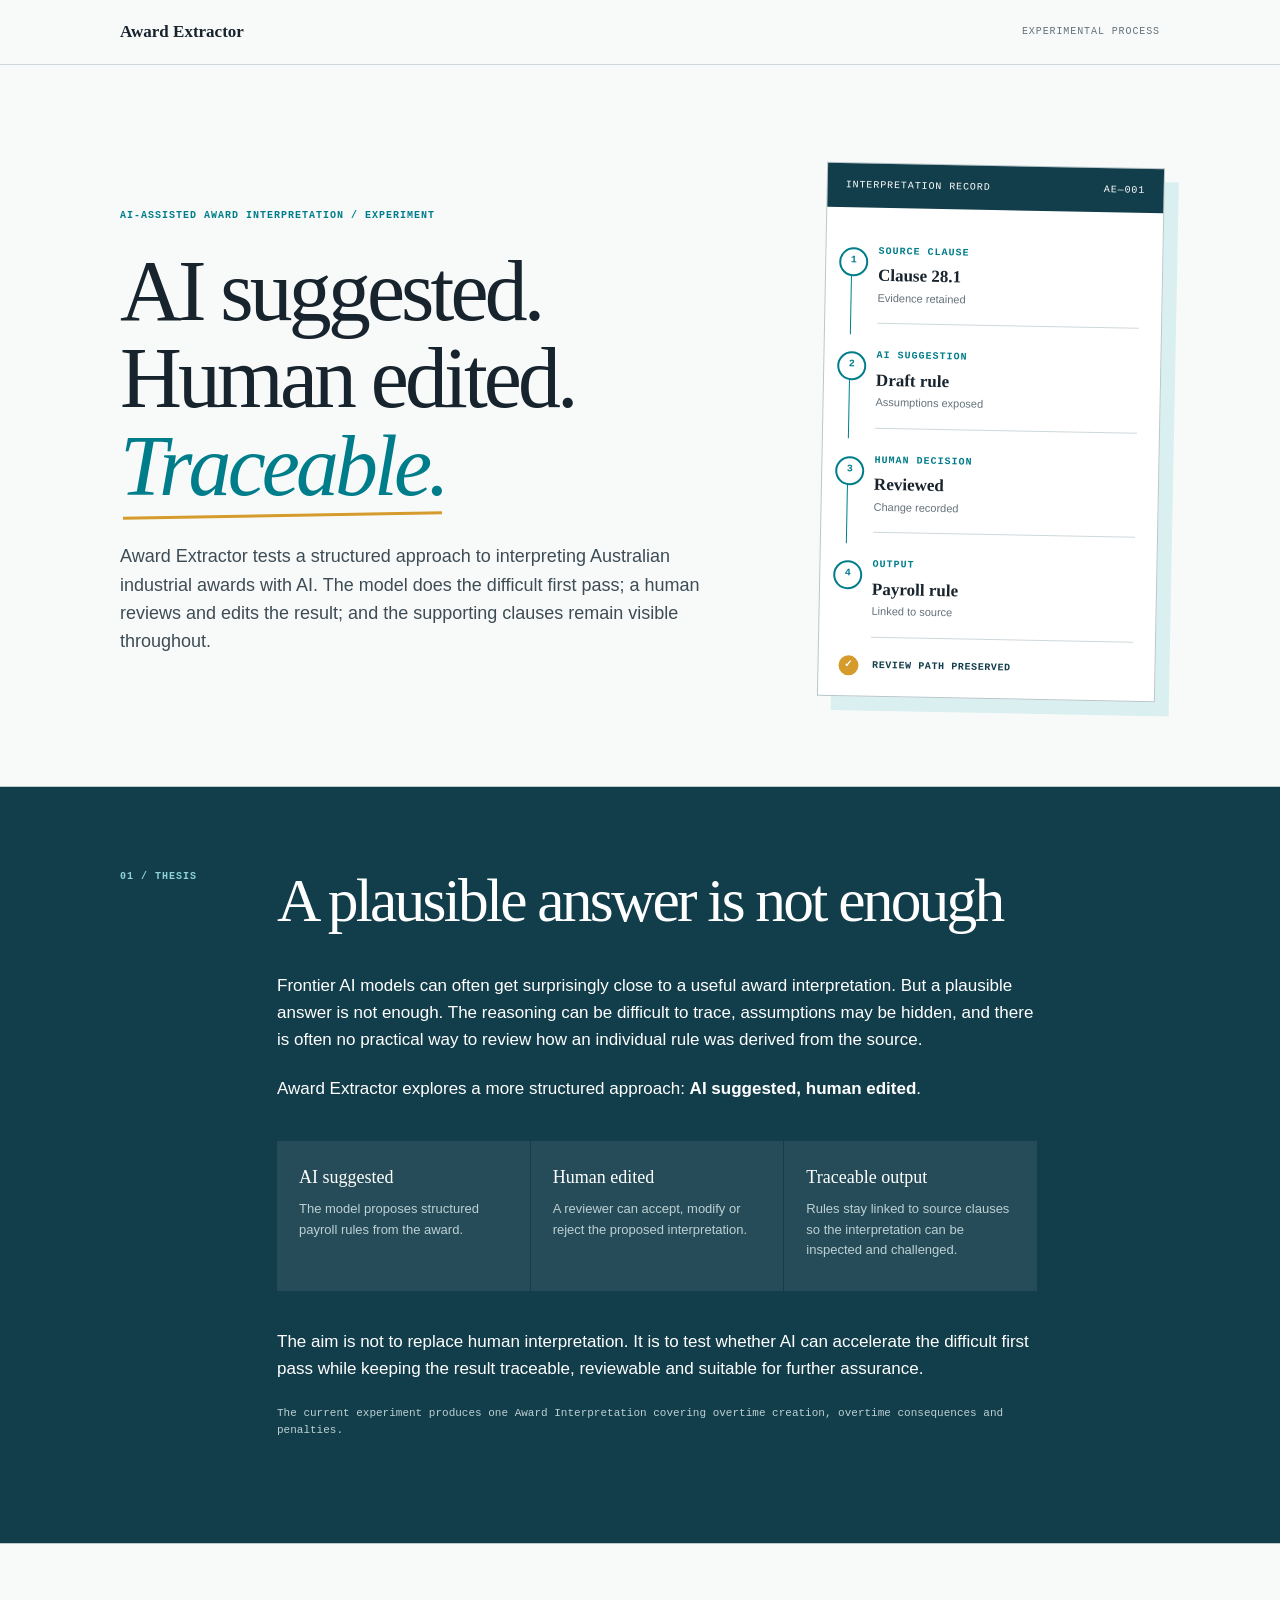
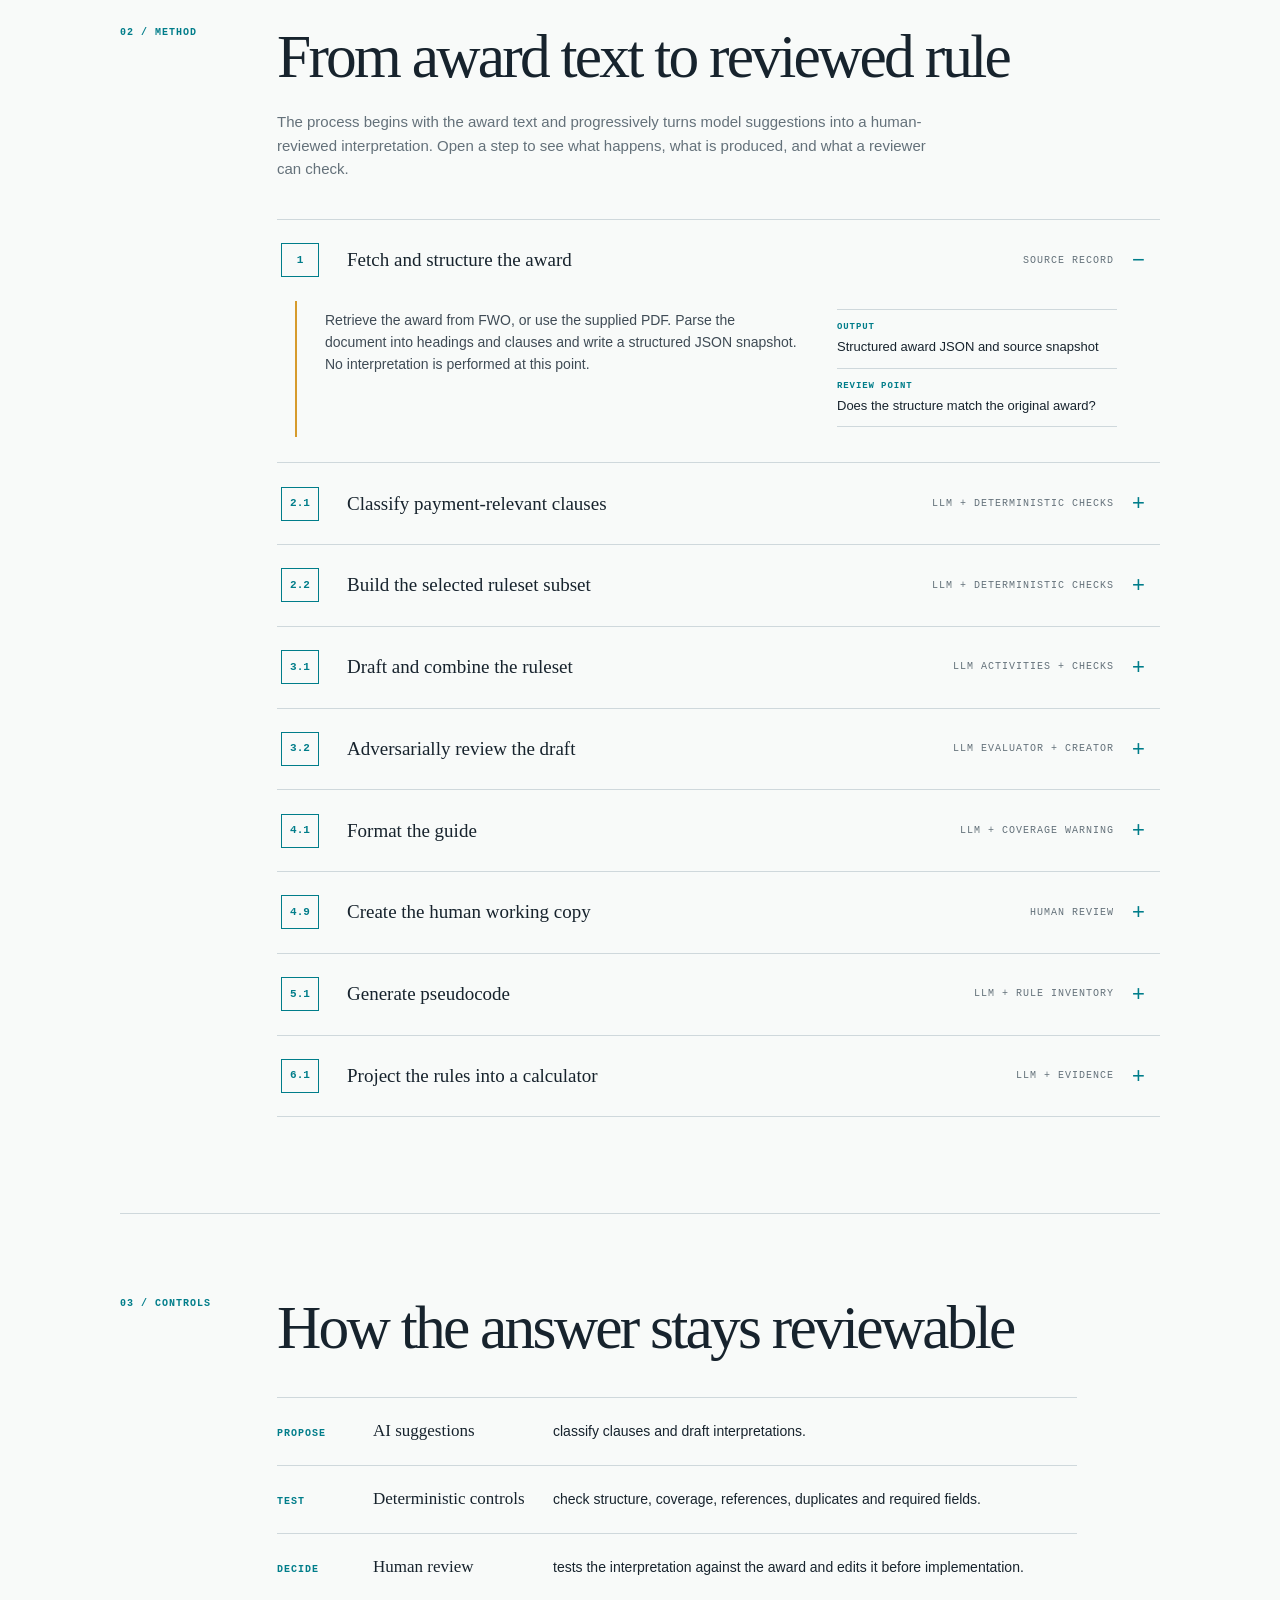
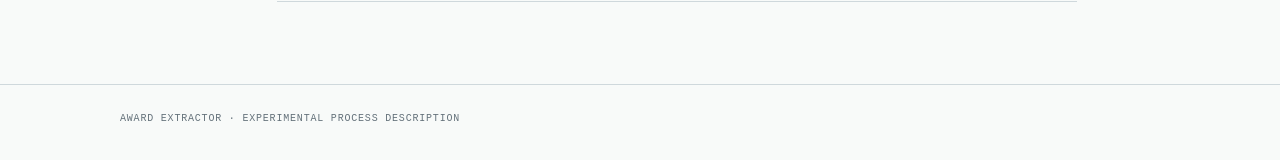
==== frontend/index.html @ 2abd6340 "tweak prompts" ====
<!doctype html>
<html lang="en">
<head>
  <meta charset="utf-8">
  <meta name="viewport" content="width=device-width, initial-scale=1">
  <meta name="description" content="An experimental, traceable approach to AI-assisted interpretation of Australian industrial awards.">
  <title>Award Extractor | AI suggested, human edited</title>
  <link rel="stylesheet" href="styles.css">
</head>
<body>
  <header class="site-header"><div class="page-width header-inner"><a class="wordmark" href="#top">Award Extractor</a><span class="header-note">Experimental process</span></div></header>
  <main id="top" class="page-width">
    <section class="intro" aria-labelledby="page-title">
      <div class="intro-copy">
        <p class="kicker">AI-assisted award interpretation / experiment</p>
        <h1 id="page-title"><span>AI suggested.</span><span>Human edited.</span><span class="trace-word">Traceable.</span></h1>
        <p class="lead">Award Extractor tests a structured approach to interpreting Australian industrial awards with AI. The model does the difficult first pass; a human reviews and edits the result; and the supporting clauses remain visible throughout.</p>
      </div>
      <aside class="trace-record" aria-label="Example of a rule traced from source to reviewed output">
        <div class="record-head"><span>Interpretation record</span><span>AE—001</span></div>
        <ol class="trace-flow">
          <li><span class="trace-label">Source clause</span><strong>Clause 28.1</strong><small>Evidence retained</small></li>
          <li><span class="trace-label">AI suggestion</span><strong>Draft rule</strong><small>Assumptions exposed</small></li>
          <li><span class="trace-label">Human decision</span><strong>Reviewed</strong><small>Change recorded</small></li>
          <li><span class="trace-label">Output</span><strong>Payroll rule</strong><small>Linked to source</small></li>
        </ol>
        <p class="record-status"><span aria-hidden="true">✓</span> Review path preserved</p>
      </aside>
    </section>
    <section class="summary" aria-labelledby="summary-title">
      <div class="section-heading"><span class="section-number">01 / Thesis</span><h2 id="summary-title">A plausible answer is not enough</h2></div>
      <div class="summary-content">
        <p>Frontier AI models can often get surprisingly close to a useful award interpretation. But a plausible answer is not enough. The reasoning can be difficult to trace, assumptions may be hidden, and there is often no practical way to review how an individual rule was derived from the source.</p>
        <p>Award Extractor explores a more structured approach: <strong>AI suggested, human edited</strong>.</p>
        <ul class="rulesets"><li><strong>AI suggested</strong><span>The model proposes structured payroll rules from the award.</span></li><li><strong>Human edited</strong><span>A reviewer can accept, modify or reject the proposed interpretation.</span></li><li><strong>Traceable output</strong><span>Rules stay linked to source clauses so the interpretation can be inspected and challenged.</span></li></ul>
        <p>The aim is not to replace human interpretation. It is to test whether AI can accelerate the difficult first pass while keeping the result traceable, reviewable and suitable for further assurance.</p>
        <p class="summary-close">The current experiment produces one Award Interpretation covering overtime creation, overtime consequences and penalties.</p>
      </div>
    </section>
    <section class="process" aria-labelledby="process-title">
      <div class="section-heading"><span class="section-number">02 / Method</span><h2 id="process-title">From award text to reviewed rule</h2></div>
      <p class="section-intro">The process begins with the award text and progressively turns model suggestions into a human-reviewed interpretation. Open a step to see what happens, what is produced, and what a reviewer can check.</p>
      <div class="steps">
        <details class="step" open><summary><span class="step-number">1</span><span class="step-name">Fetch and structure the award</span><span class="step-type">Source record</span></summary><div class="step-body"><p>Retrieve the award from FWO, or use the supplied PDF. Parse the document into headings and clauses and write a structured JSON snapshot. No interpretation is performed at this point.</p><dl><div><dt>Output</dt><dd>Structured award JSON and source snapshot</dd></div><div><dt>Review point</dt><dd>Does the structure match the original award?</dd></div></dl></div></details>
        <details class="step"><summary><span class="step-number">2.1</span><span class="step-name">Classify payment-relevant clauses</span><span class="step-type">LLM + deterministic checks</span></summary><div class="step-body"><p>Classify each top-level clause as payment-relevant, definition-relevant or not relevant. For relevant direct subclauses, identify the payment type, such as overtime, penalties, allowances, breaks or leave.</p><dl><div><dt>Output</dt><dd>Payment classification JSON</dd></div><div><dt>Review point</dt><dd>Are all clauses accounted for, including exclusions?</dd></div></dl></div></details>
        <details class="step"><summary><span class="step-number">2.2</span><span class="step-name">Build the selected ruleset subset</span><span class="step-type">LLM + deterministic checks</span></summary><div class="step-body"><p>Select clauses for the overtime and penalties rulesets. Within overtime, distinguish clauses that determine when time becomes overtime from clauses that apply after overtime has occurred. Identify the relevant employee cohort and work arrangement where the award supports it.</p><dl><div><dt>Output</dt><dd>Ruleset clause-classification JSON</dd></div><div><dt>Review point</dt><dd>Why is each clause in this ruleset, and for whom?</dd></div></dl></div></details>
        <details class="step"><summary><span class="step-number">3.1</span><span class="step-name">Draft and combine the ruleset</span><span class="step-type">LLM activities + checks</span></summary><div class="step-body"><p>Two independent LLM interpretations turn the shortlisted clauses into payroll rules. A comparison call proposes how differences should be reconciled. The drafts and comparison are combined into a draft ruleset.</p><dl><div><dt>Output</dt><dd>Expert drafts, comparison and combined ruleset files</dd></div><div><dt>Review point</dt><dd>Are disagreements, clause coverage and cohort differences visible?</dd></div></dl></div></details>
        <details class="step"><summary><span class="step-number">3.2</span><span class="step-name">Adversarially review the draft</span><span class="step-type">LLM evaluator + creator</span></summary><div class="step-body"><p>An evaluator reviews the combined ruleset against the clause evidence. A creator records whether each recommendation is kept, modified or removed, records additions, and rebuilds the revised ruleset.</p><dl><div><dt>Output</dt><dd>Evaluator findings, creator decisions and revised ruleset</dd></div><div><dt>Review point</dt><dd>Are silent removals and unsupported additions prevented?</dd></div></dl></div></details>
        <details class="step"><summary><span class="step-number">4.1</span><span class="step-name">Format the guide</span><span class="step-type">LLM + coverage warning</span></summary><div class="step-body"><p>Reorganise the reviewed ruleset into a guide that a payroll officer can read. Compare the source and formatted versions so that missing rules are flagged rather than silently lost.</p><dl><div><dt>Output</dt><dd>Formatted Markdown guide and coverage warnings</dd></div><div><dt>Review point</dt><dd>Are the key rules, thresholds, scope and citations still visible?</dd></div></dl></div></details>
        <details class="step"><summary><span class="step-number">4.9</span><span class="step-name">Create the human working copy</span><span class="step-type">Human review</span></summary><div class="step-body"><p>A reviewer can correct the guide in a Markdown working file. That reviewed file becomes the preferred source for the next stage, with the change kept visible.</p><dl><div><dt>Output</dt><dd>Human-reviewed ruleset Markdown</dd></div><div><dt>Review point</dt><dd>What did the reviewer change before implementation?</dd></div></dl></div></details>
        <details class="step"><summary><span class="step-number">5.1</span><span class="step-name">Generate pseudocode</span><span class="step-type">LLM + rule inventory</span></summary><div class="step-body"><p>Translate the latest reviewed source into pseudocode. Check that the source rules, required inputs, exclusions and clause references are represented in the implementation draft.</p><dl><div><dt>Output</dt><dd>Pseudocode and validation files</dd></div><div><dt>Review point</dt><dd>Which reviewed rule, if any, is missing from the logic?</dd></div></dl></div></details>
        <details class="step"><summary><span class="step-number">6.1</span><span class="step-name">Project the rules into a calculator</span><span class="step-type">LLM + evidence</span></summary><div class="step-body"><p>Load the three rulesets in the Award Interpretation and use them to answer a fixed calculator questionnaire and draft Python. This is a projection of the interpretation, not a replacement for it.</p><dl><div><dt>Output</dt><dd>Calculator questionnaire JSON and Python draft</dd></div><div><dt>Review point</dt><dd>What evidence supports each calculator answer?</dd></div></dl></div></details>
      </div>
    </section>
    <section class="controls" aria-labelledby="controls-title"><div class="section-heading"><span class="section-number">03 / Controls</span><h2 id="controls-title">How the answer stays reviewable</h2></div><div class="control-list"><p><span>Propose</span><strong>AI suggestions</strong> classify clauses and draft interpretations.</p><p><span>Test</span><strong>Deterministic controls</strong> check structure, coverage, references, duplicates and required fields.</p><p><span>Decide</span><strong>Human review</strong> tests the interpretation against the award and edits it before implementation.</p></div></section>
  </main>
  <footer class="site-footer"><div class="page-width">Award Extractor · experimental process description</div></footer>
</body>
</html>
---- frontend/styles.css ----
:root {
  --ink: #17232d;
  --muted: #64717a;
  --line: #cfd8dc;
  --paper: #f8faf9;
  --white: #ffffff;
  --wash: #eef3f3;
  --deep: #123d4a;
  --signal: #007d8a;
  --signal-soft: #d9eff0;
  --review: #d69b2d;
  --max-width: 1120px;
}

* { box-sizing: border-box; }
html { scroll-behavior: smooth; }
body { background: var(--paper); color: var(--ink); font-family: "Avenir Next", Avenir, "Segoe UI", sans-serif; line-height: 1.58; margin: 0; }
a { color: inherit; }
:focus-visible { outline: 3px solid var(--review); outline-offset: 4px; }
.page-width { margin: 0 auto; max-width: var(--max-width); padding-left: 40px; padding-right: 40px; }

.site-header { background: rgba(248,250,249,.94); border-bottom: 1px solid var(--line); position: sticky; top: 0; z-index: 10; }
.header-inner { align-items: center; display: flex; justify-content: space-between; min-height: 64px; }
.wordmark { font-family: Georgia, "Times New Roman", serif; font-size: 17px; font-weight: 700; text-decoration: none; }
.header-note { color: var(--muted); font-family: ui-monospace, SFMono-Regular, Menlo, monospace; font-size: 10px; letter-spacing: .09em; text-transform: uppercase; }

.intro { display: grid; gap: clamp(48px, 8vw, 104px); grid-template-columns: minmax(0, 1.28fr) minmax(300px, .72fr); padding: 100px 0 88px; }
.intro-copy { align-self: center; }
.kicker, .section-number, .step-type, dt, .trace-label, .control-list span { color: var(--signal); font-family: ui-monospace, SFMono-Regular, Menlo, monospace; font-size: 10px; font-weight: 700; letter-spacing: .1em; text-transform: uppercase; }
.kicker { margin: 0 0 24px; }
h1, h2 { font-family: Georgia, "Times New Roman", serif; font-weight: 400; letter-spacing: -.045em; line-height: 1.02; }
h1 { font-size: clamp(3.2rem, 6.7vw, 6.25rem); margin: 0 0 32px; }
h1 span { display: block; }
.trace-word { color: var(--signal); font-style: italic; position: relative; width: max-content; }
.trace-word::after { background: var(--review); bottom: -.08em; content: ""; height: 3px; left: .03em; position: absolute; transform: rotate(-1deg); width: 98%; }
.lead { color: #3d4c55; font-size: 18px; margin: 0; max-width: 650px; }

.trace-record { align-self: center; background: var(--white); border: 1px solid #b9c6ca; box-shadow: 14px 14px 0 var(--signal-soft); transform: rotate(1.1deg); }
.record-head { align-items: center; background: var(--deep); color: var(--white); display: flex; font-family: ui-monospace, SFMono-Regular, Menlo, monospace; font-size: 10px; justify-content: space-between; letter-spacing: .09em; padding: 14px 18px; text-transform: uppercase; }
.trace-flow { counter-reset: trace; list-style: none; margin: 0; padding: 12px 22px 2px 52px; }
.trace-flow li { border-bottom: 1px solid var(--line); min-height: 86px; padding: 16px 0; position: relative; }
.trace-flow li::before { background: var(--white); border: 2px solid var(--signal); border-radius: 50%; color: var(--signal); content: counter(trace); counter-increment: trace; font-family: ui-monospace, SFMono-Regular, Menlo, monospace; font-size: 10px; font-weight: 700; height: 25px; left: -39px; line-height: 21px; position: absolute; text-align: center; top: 28px; width: 25px; z-index: 2; }
.trace-flow li:not(:last-child)::after { background: var(--signal); content: ""; height: 63px; left: -27px; position: absolute; top: 52px; width: 1px; }
.trace-flow strong, .trace-flow small { display: block; }
.trace-flow strong { font-family: Georgia, "Times New Roman", serif; font-size: 17px; margin-top: 2px; }
.trace-flow small { color: var(--muted); font-size: 11px; }
.record-status { color: var(--deep); font-family: ui-monospace, SFMono-Regular, Menlo, monospace; font-size: 10px; font-weight: 700; letter-spacing: .06em; margin: 0; padding: 16px 20px 20px; text-transform: uppercase; }
.record-status span { background: var(--review); border-radius: 50%; color: var(--white); display: inline-block; height: 20px; line-height: 20px; margin-right: 7px; text-align: center; width: 20px; }

.summary, .process, .controls { padding: 82px 0; }
.summary { background: var(--deep); box-shadow: 0 0 0 100vmax var(--deep); clip-path: inset(0 -100vmax); color: var(--white); }
.section-heading { align-items: flex-start; display: grid; gap: 32px; grid-template-columns: 125px 1fr; }
h2 { font-size: clamp(2.2rem, 4.8vw, 4.25rem); margin: 0; max-width: 780px; }
.summary .section-number { color: #8fd3d7; }
.summary-content { font-size: 17px; margin-left: 157px; margin-top: 42px; max-width: 760px; }
.summary-content > p { margin: 0 0 22px; }
.rulesets { display: grid; gap: 1px; grid-template-columns: repeat(3, 1fr); list-style: none; margin: 38px 0; padding: 0; }
.rulesets li { background: rgba(255,255,255,.08); margin: 0; min-height: 150px; padding: 22px; }
.rulesets strong { display: block; font-family: Georgia, "Times New Roman", serif; font-size: 18px; font-weight: 400; margin-bottom: 8px; }
.rulesets span { color: #bdd0d4; display: block; font-size: 13px; }
.summary-close { color: #bdd0d4; font-family: ui-monospace, SFMono-Regular, Menlo, monospace; font-size: 11px; }

.process { padding-bottom: 96px; }
.section-intro { color: var(--muted); font-size: 15px; margin: 22px 0 38px 157px; max-width: 660px; }
.steps { border-top: 1px solid var(--line); margin-left: 157px; }
.step { border-bottom: 1px solid var(--line); }
.step summary { align-items: center; cursor: pointer; display: grid; gap: 18px; grid-template-columns: 48px 1fr auto 24px; list-style: none; padding: 23px 4px; }
.step summary::-webkit-details-marker { display: none; }
.step summary::after { color: var(--signal); content: "+"; font-size: 22px; font-weight: 300; grid-column: 4; }
.step[open] summary::after { content: "−"; }
.step-number { align-items: center; border: 1px solid var(--signal); color: var(--signal); display: flex; font-family: ui-monospace, SFMono-Regular, Menlo, monospace; font-size: 11px; font-weight: 700; height: 34px; justify-content: center; width: 38px; }
.step-name { font-family: Georgia, "Times New Roman", serif; font-size: 19px; }
.step-type { color: var(--muted); font-weight: 400; }
.step-body { border-left: 2px solid var(--review); display: grid; gap: 38px; grid-template-columns: 1fr 280px; margin: 0 43px 25px 18px; padding: 8px 0 10px 28px; }
.step-body p { color: #3f4b55; font-size: 14px; margin: 0; }
dl { margin: 0; }
dl > div { border-top: 1px solid var(--line); padding: 10px 0; }
dl > div:last-child { border-bottom: 1px solid var(--line); }
dt { font-size: 9px; margin-bottom: 3px; }
dd { font-size: 13px; margin: 0; }

.controls { border-top: 1px solid var(--line); }
.control-list { border-top: 1px solid var(--line); margin: 38px 0 0 157px; max-width: 800px; }
.control-list p { align-items: baseline; border-bottom: 1px solid var(--line); display: grid; font-size: 14px; gap: 20px; grid-template-columns: 76px 160px 1fr; margin: 0; padding: 20px 0; }
.control-list strong { font-family: Georgia, "Times New Roman", serif; font-size: 17px; font-weight: 400; }
.site-footer { border-top: 1px solid var(--line); color: var(--muted); font-family: ui-monospace, SFMono-Regular, Menlo, monospace; font-size: 10px; letter-spacing: .08em; padding: 26px 0 34px; text-transform: uppercase; }

@media (max-width: 820px) {
  .page-width { padding-left: 24px; padding-right: 24px; }
  .intro { grid-template-columns: 1fr; padding: 70px 0; }
  .trace-record { max-width: 430px; transform: rotate(.5deg); }
  .section-heading { gap: 18px; grid-template-columns: 1fr; }
  .summary-content, .section-intro, .steps, .control-list { margin-left: 0; }
}

@media (max-width: 620px) {
  .page-width { padding-left: 18px; padding-right: 18px; }
  .header-note { display: none; }
  .intro { gap: 48px; padding: 54px 0 62px; }
  h1 { font-size: clamp(2.8rem, 14vw, 4.1rem); }
  .lead { font-size: 16px; }
  .summary, .process, .controls { padding-bottom: 62px; padding-top: 62px; }
  .summary-content { font-size: 15px; }
  .rulesets { grid-template-columns: 1fr; }
  .rulesets li { min-height: 0; }
  .step summary { gap: 11px; grid-template-columns: 42px 1fr 18px; }
  .step-type { grid-column: 2; grid-row: 2; }
  .step summary::after { grid-column: 3; grid-row: 1; }
  .step-body { display: block; margin-left: 10px; margin-right: 10px; padding-left: 17px; }
  .step-body dl { margin-top: 20px; }
  .control-list p { gap: 6px; grid-template-columns: 1fr; }
}

@media (prefers-reduced-motion: reduce) { html { scroll-behavior: auto; } }
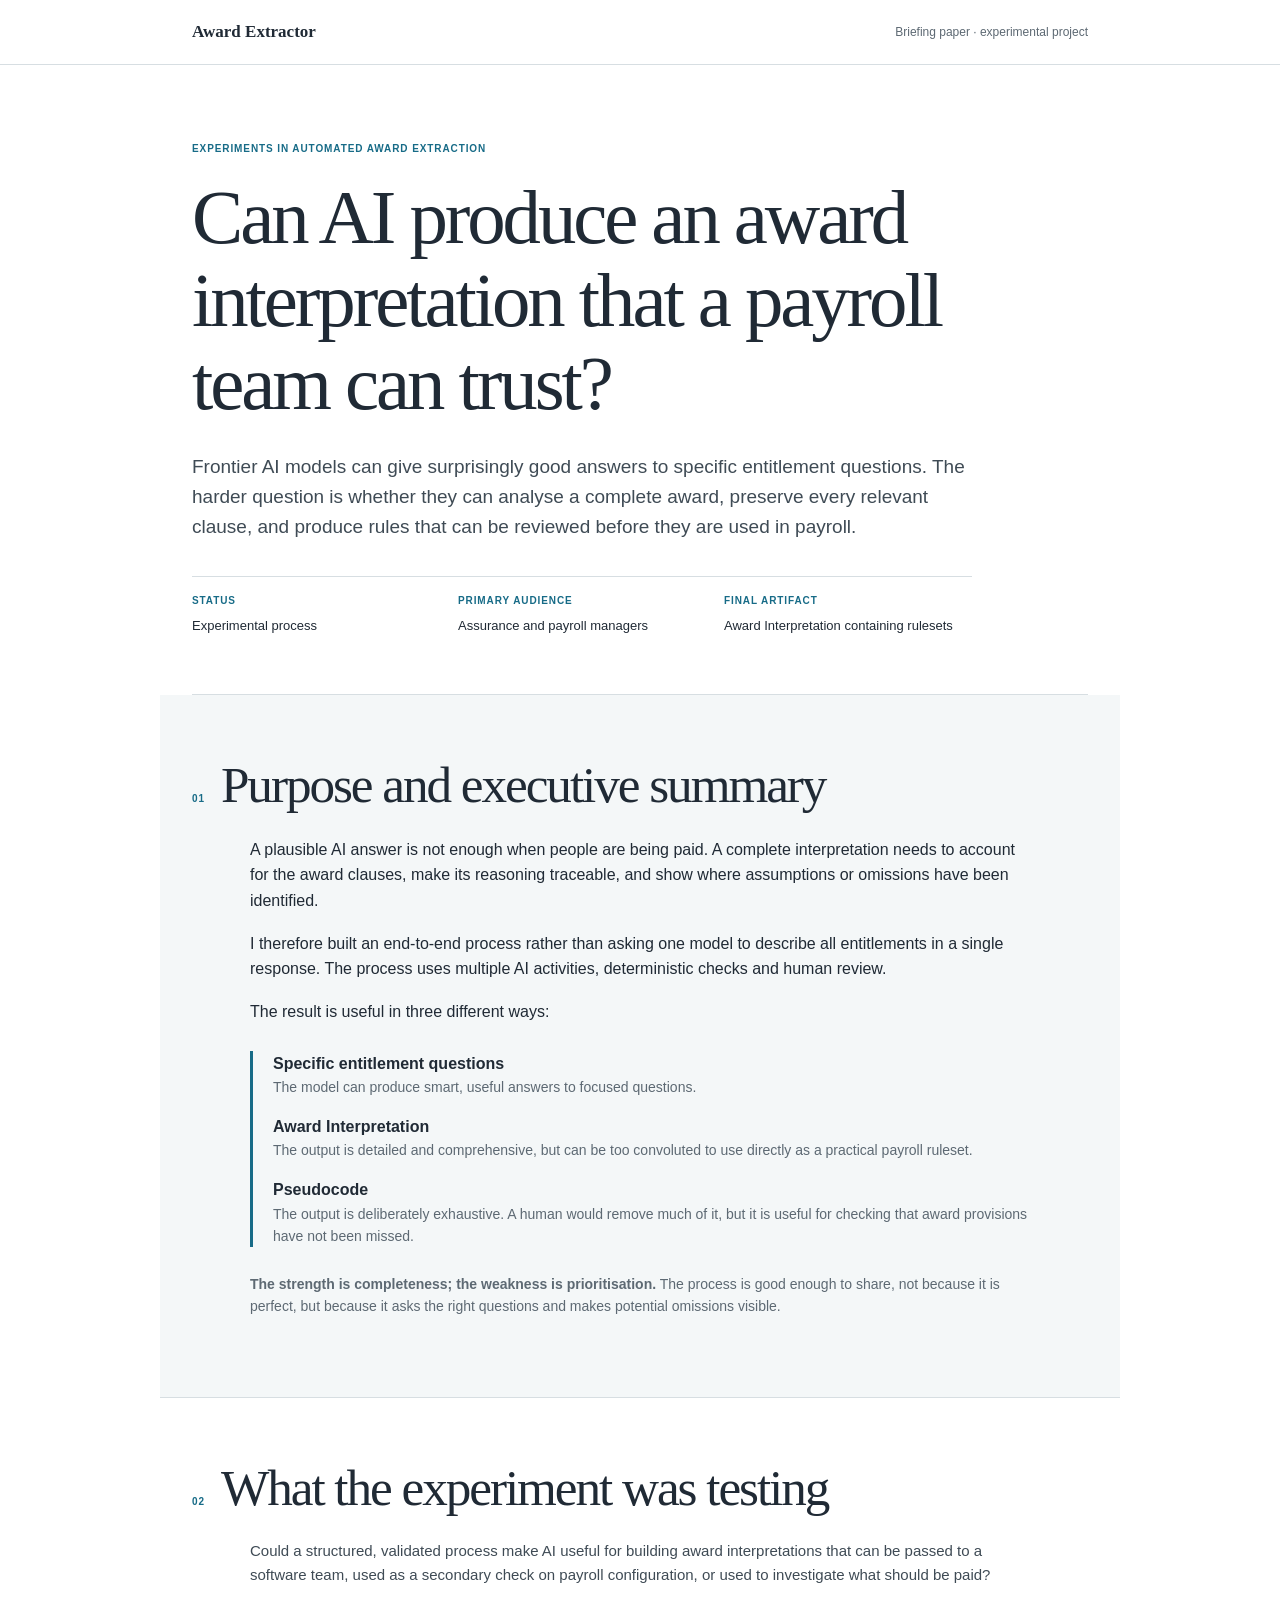
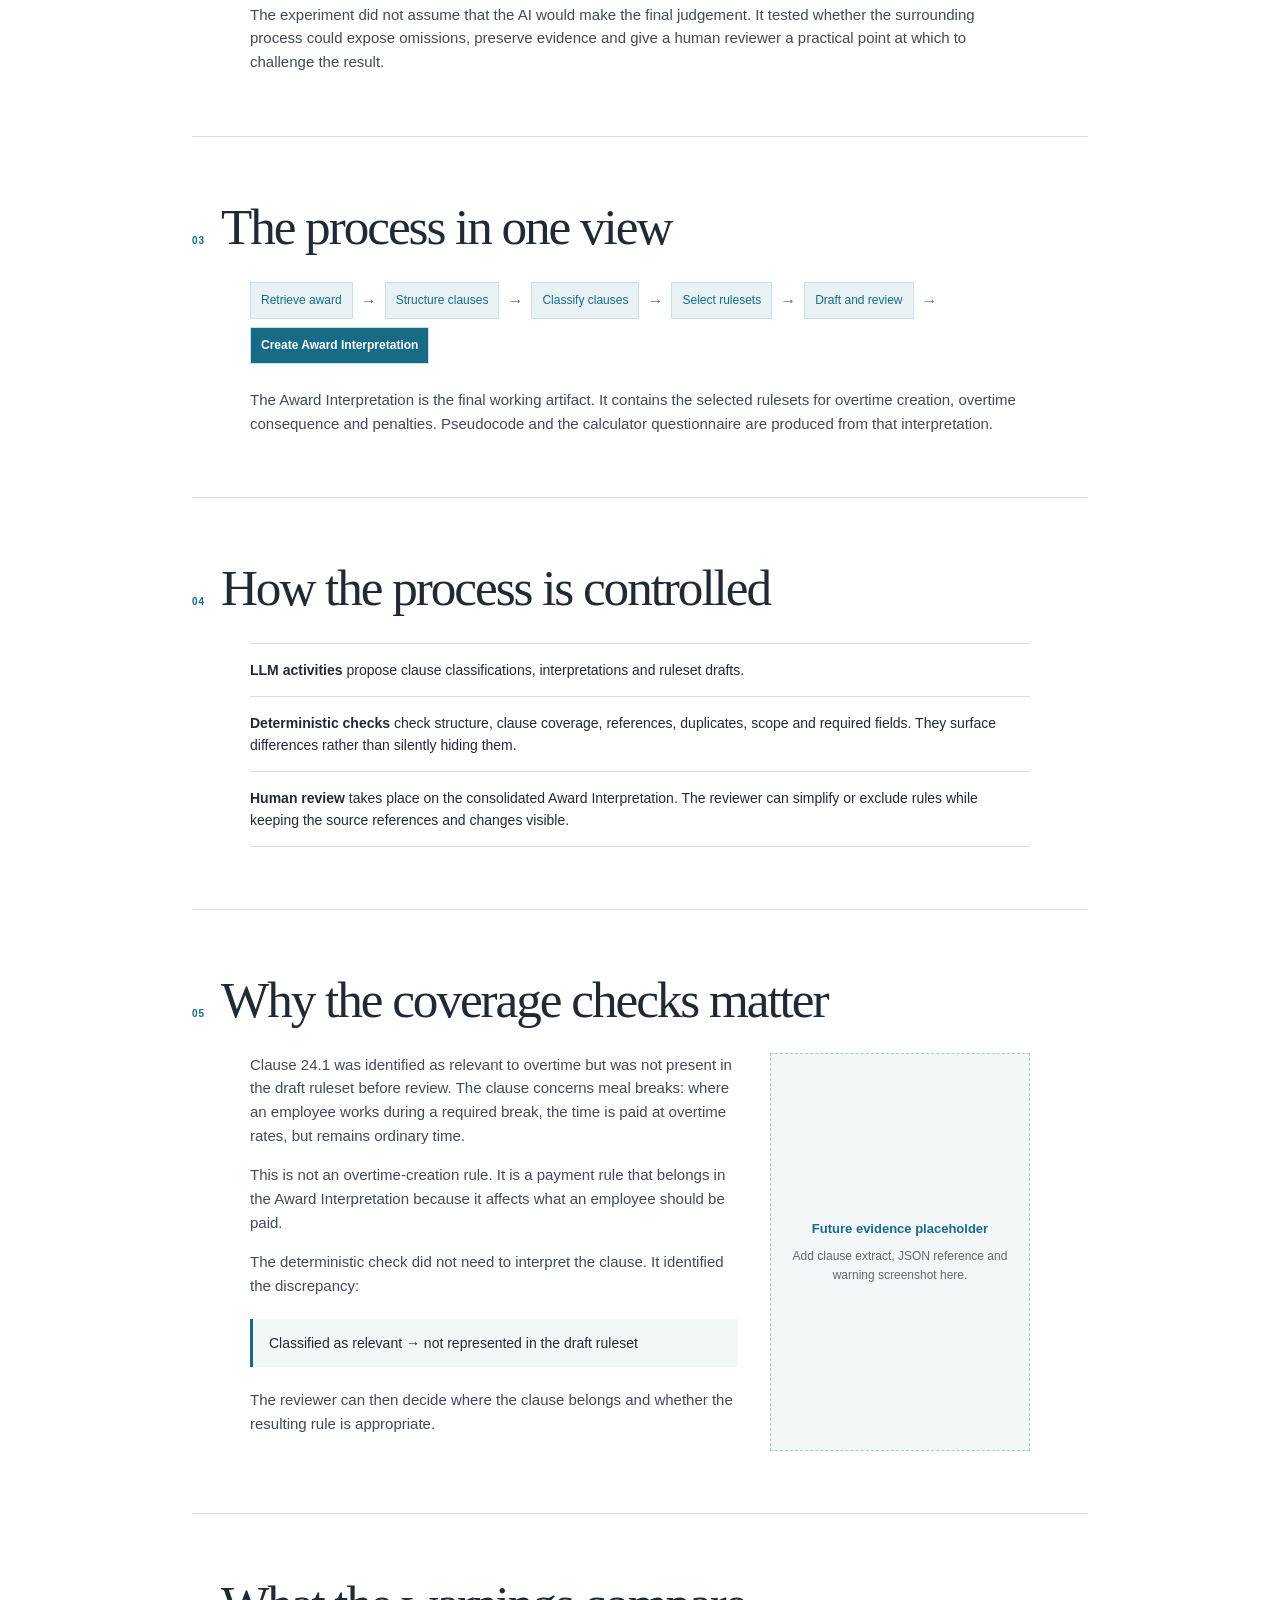
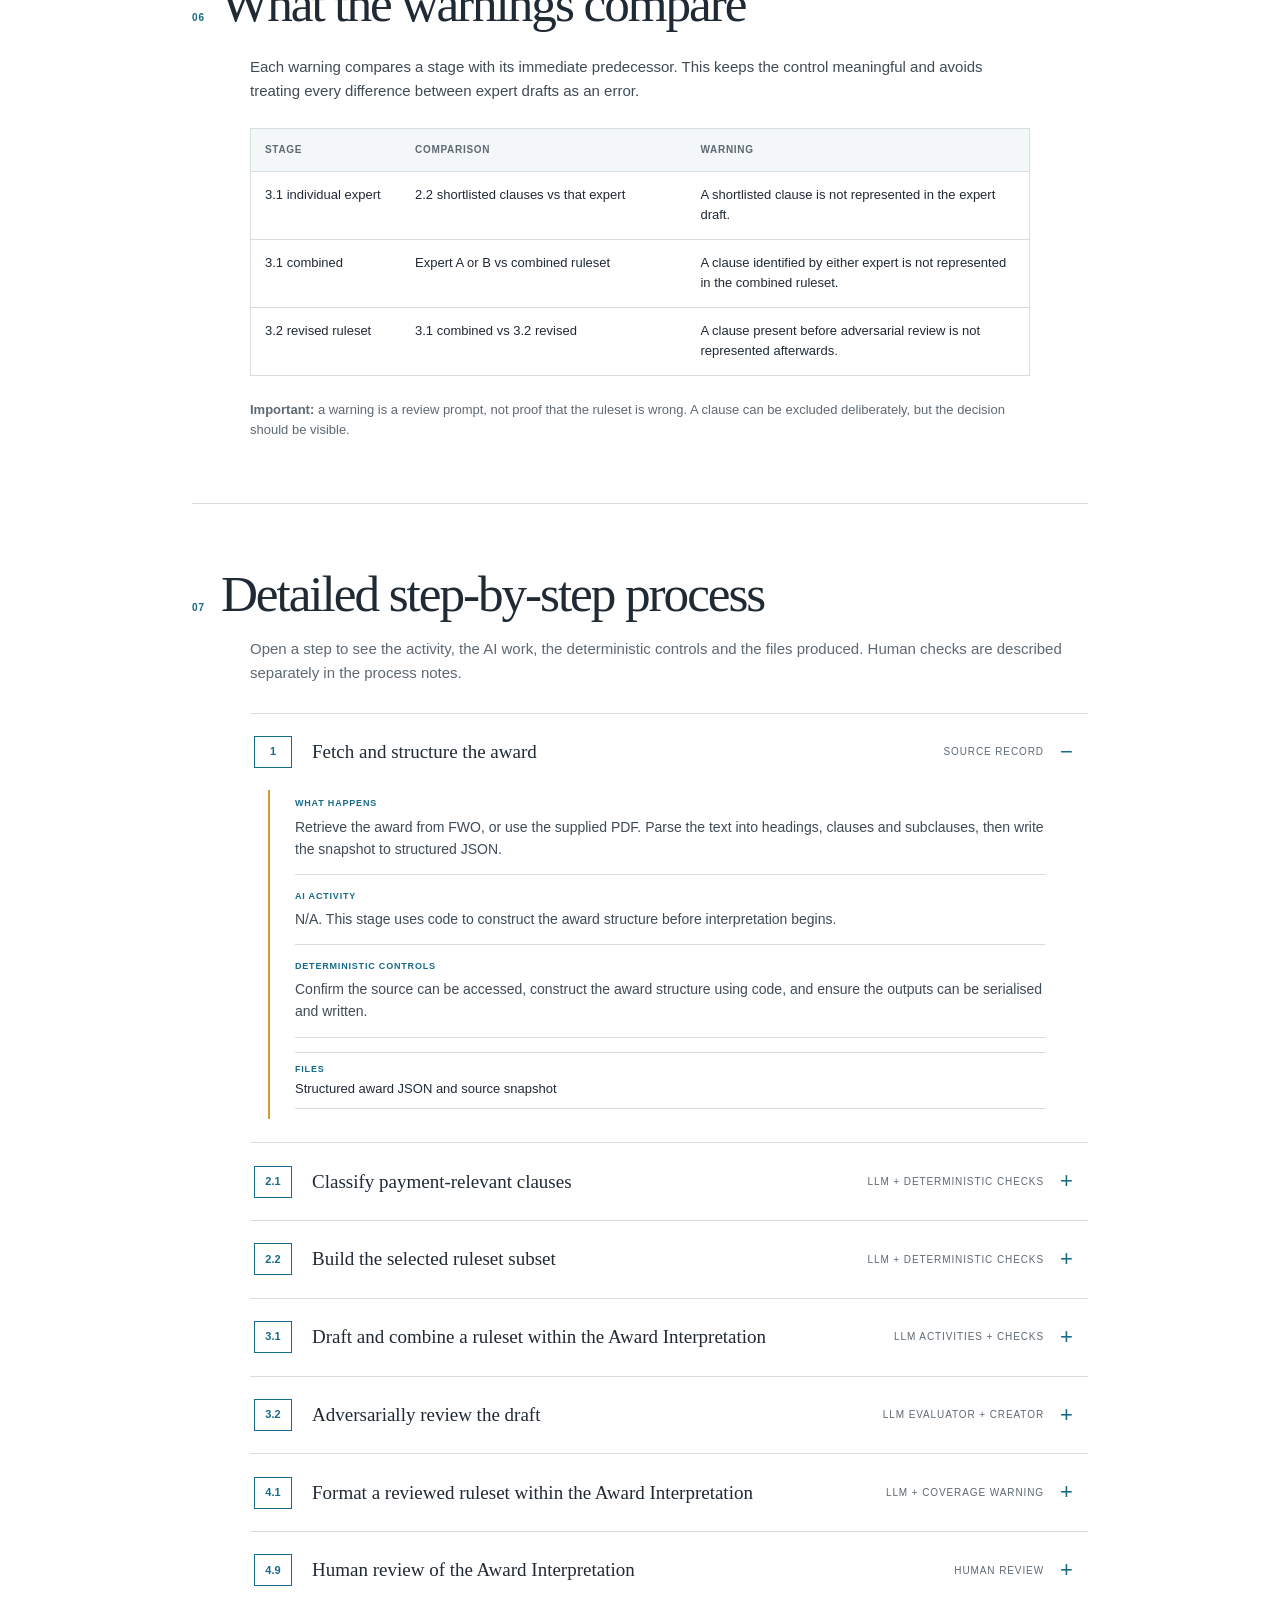
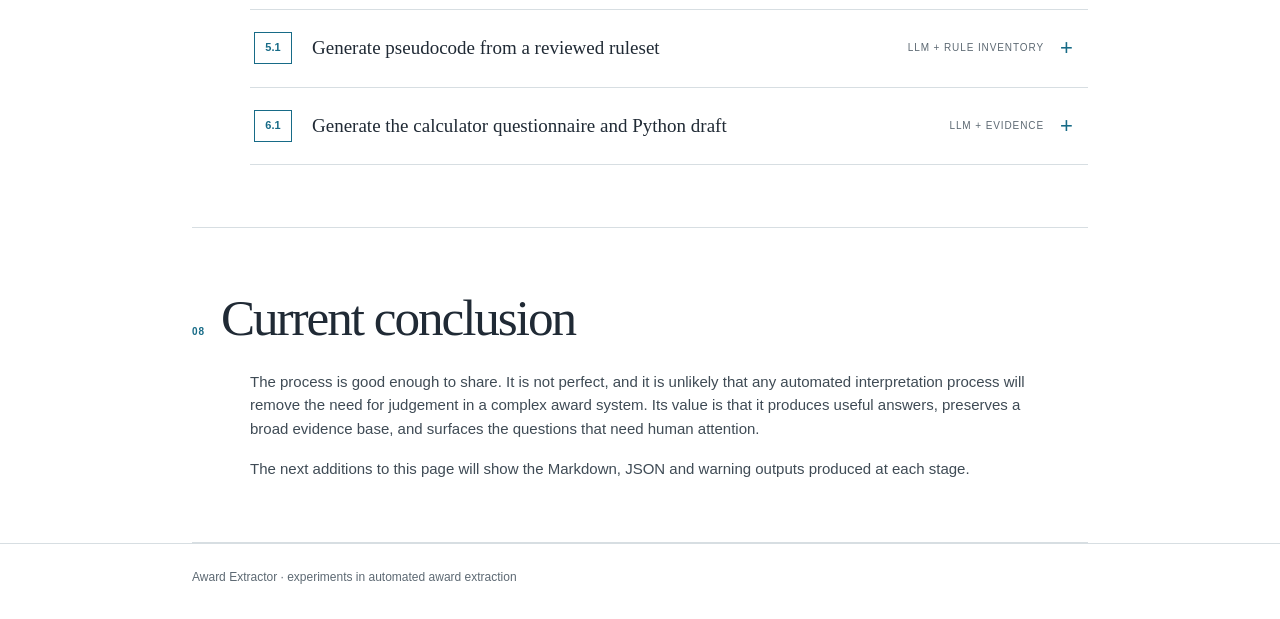
==== commit 829154ff: "update warnings" ====
--- a/frontend/index.html
+++ b/frontend/index.html
@@ -3,57 +3,78 @@
 <head>
   <meta charset="utf-8">
   <meta name="viewport" content="width=device-width, initial-scale=1">
-  <meta name="description" content="An experimental, traceable approach to AI-assisted interpretation of Australian industrial awards.">
-  <title>Award Extractor | AI suggested, human edited</title>
+  <meta name="description" content="A briefing paper on experiments in automated award extraction.">
+  <title>Experiments in automated award extraction | Award Extractor</title>
   <link rel="stylesheet" href="styles.css">
 </head>
 <body>
-  <header class="site-header"><div class="page-width header-inner"><a class="wordmark" href="#top">Award Extractor</a><span class="header-note">Experimental process</span></div></header>
+  <header class="site-header"><div class="page-width header-inner"><a class="wordmark" href="#top">Award Extractor</a><span class="header-note">Briefing paper · experimental project</span></div></header>
+
   <main id="top" class="page-width">
     <section class="intro" aria-labelledby="page-title">
-      <div class="intro-copy">
-        <p class="kicker">AI-assisted award interpretation / experiment</p>
-        <h1 id="page-title"><span>AI suggested.</span><span>Human edited.</span><span class="trace-word">Traceable.</span></h1>
-        <p class="lead">Award Extractor tests a structured approach to interpreting Australian industrial awards with AI. The model does the difficult first pass; a human reviews and edits the result; and the supporting clauses remain visible throughout.</p>
-      </div>
-      <aside class="trace-record" aria-label="Example of a rule traced from source to reviewed output">
-        <div class="record-head"><span>Interpretation record</span><span>AE—001</span></div>
-        <ol class="trace-flow">
-          <li><span class="trace-label">Source clause</span><strong>Clause 28.1</strong><small>Evidence retained</small></li>
-          <li><span class="trace-label">AI suggestion</span><strong>Draft rule</strong><small>Assumptions exposed</small></li>
-          <li><span class="trace-label">Human decision</span><strong>Reviewed</strong><small>Change recorded</small></li>
-          <li><span class="trace-label">Output</span><strong>Payroll rule</strong><small>Linked to source</small></li>
-        </ol>
-        <p class="record-status"><span aria-hidden="true">✓</span> Review path preserved</p>
-      </aside>
+      <p class="kicker">Experiments in automated award extraction</p>
+      <h1 id="page-title">Can AI produce an award interpretation that a payroll team can trust?</h1>
+      <p class="lead">Frontier AI models can give surprisingly good answers to specific entitlement questions. The harder question is whether they can analyse a complete award, preserve every relevant clause, and produce rules that can be reviewed before they are used in payroll.</p>
+      <div class="briefing-meta"><div><span class="meta-label">Status</span><span>Experimental process</span></div><div><span class="meta-label">Primary audience</span><span>Assurance and payroll managers</span></div><div><span class="meta-label">Final artifact</span><span>Award Interpretation containing rulesets</span></div></div>
     </section>
+
     <section class="summary" aria-labelledby="summary-title">
-      <div class="section-heading"><span class="section-number">01 / Thesis</span><h2 id="summary-title">A plausible answer is not enough</h2></div>
+      <div class="section-heading"><span class="section-number">01</span><h2 id="summary-title">Purpose and executive summary</h2></div>
       <div class="summary-content">
-        <p>Frontier AI models can often get surprisingly close to a useful award interpretation. But a plausible answer is not enough. The reasoning can be difficult to trace, assumptions may be hidden, and there is often no practical way to review how an individual rule was derived from the source.</p>
-        <p>Award Extractor explores a more structured approach: <strong>AI suggested, human edited</strong>.</p>
-        <ul class="rulesets"><li><strong>AI suggested</strong><span>The model proposes structured payroll rules from the award.</span></li><li><strong>Human edited</strong><span>A reviewer can accept, modify or reject the proposed interpretation.</span></li><li><strong>Traceable output</strong><span>Rules stay linked to source clauses so the interpretation can be inspected and challenged.</span></li></ul>
-        <p>The aim is not to replace human interpretation. It is to test whether AI can accelerate the difficult first pass while keeping the result traceable, reviewable and suitable for further assurance.</p>
-        <p class="summary-close">The current experiment produces one Award Interpretation covering overtime creation, overtime consequences and penalties.</p>
+        <p>A plausible AI answer is not enough when people are being paid. A complete interpretation needs to account for the award clauses, make its reasoning traceable, and show where assumptions or omissions have been identified.</p>
+        <p>I therefore built an end-to-end process rather than asking one model to describe all entitlements in a single response. The process uses multiple AI activities, deterministic checks and human review.</p>
+        <p>The result is useful in three different ways:</p>
+        <ul class="rulesets"><li><strong>Specific entitlement questions</strong><span>The model can produce smart, useful answers to focused questions.</span></li><li><strong>Award Interpretation</strong><span>The output is detailed and comprehensive, but can be too convoluted to use directly as a practical payroll ruleset.</span></li><li><strong>Pseudocode</strong><span>The output is deliberately exhaustive. A human would remove much of it, but it is useful for checking that award provisions have not been missed.</span></li></ul>
+        <p class="summary-close"><strong>The strength is completeness; the weakness is prioritisation.</strong> The process is good enough to share, not because it is perfect, but because it asks the right questions and makes potential omissions visible.</p>
       </div>
     </section>
+
+    <section class="section-block" aria-labelledby="question-title">
+      <div class="section-heading"><span class="section-number">02</span><h2 id="question-title">What the experiment was testing</h2></div>
+      <div class="section-copy"><p>Could a structured, validated process make AI useful for building award interpretations that can be passed to a software team, used as a secondary check on payroll configuration, or used to investigate what should be paid?</p><p>The experiment did not assume that the AI would make the final judgement. It tested whether the surrounding process could expose omissions, preserve evidence and give a human reviewer a practical point at which to challenge the result.</p></div>
+    </section>
+
+    <section class="section-block" aria-labelledby="flow-title">
+      <div class="section-heading"><span class="section-number">03</span><h2 id="flow-title">The process in one view</h2></div>
+      <div class="process-line" aria-label="Award process sequence"><span>Retrieve award</span><i>→</i><span>Structure clauses</span><i>→</i><span>Classify clauses</span><i>→</i><span>Select rulesets</span><i>→</i><span>Draft and review</span><i>→</i><strong>Create Award Interpretation</strong></div>
+      <p class="section-copy">The Award Interpretation is the final working artifact. It contains the selected rulesets for overtime creation, overtime consequence and penalties. Pseudocode and the calculator questionnaire are produced from that interpretation.</p>
+    </section>
+
+    <section class="section-block" aria-labelledby="controls-title">
+      <div class="section-heading"><span class="section-number">04</span><h2 id="controls-title">How the process is controlled</h2></div>
+      <div class="control-list"><p><strong>LLM activities</strong> propose clause classifications, interpretations and ruleset drafts.</p><p><strong>Deterministic checks</strong> check structure, clause coverage, references, duplicates, scope and required fields. They surface differences rather than silently hiding them.</p><p><strong>Human review</strong> takes place on the consolidated Award Interpretation. The reviewer can simplify or exclude rules while keeping the source references and changes visible.</p></div>
+    </section>
+
+    <section class="section-block" aria-labelledby="example-title">
+      <div class="section-heading"><span class="section-number">05</span><h2 id="example-title">Why the coverage checks matter</h2></div>
+      <div class="example-grid"><div class="example-copy"><p>Clause 24.1 was identified as relevant to overtime but was not present in the draft ruleset before review. The clause concerns meal breaks: where an employee works during a required break, the time is paid at overtime rates, but remains ordinary time.</p><p>This is not an overtime-creation rule. It is a payment rule that belongs in the Award Interpretation because it affects what an employee should be paid.</p><p>The deterministic check did not need to interpret the clause. It identified the discrepancy:</p><blockquote>Classified as relevant → not represented in the draft ruleset</blockquote><p>The reviewer can then decide where the clause belongs and whether the resulting rule is appropriate.</p></div><div class="placeholder" aria-label="Placeholder for future clause evidence screenshot"><span>Future evidence placeholder</span><small>Add clause extract, JSON reference and warning screenshot here.</small></div></div>
+    </section>
+
+    <section class="section-block" aria-labelledby="warnings-title">
+      <div class="section-heading"><span class="section-number">06</span><h2 id="warnings-title">What the warnings compare</h2></div>
+      <p class="section-copy">Each warning compares a stage with its immediate predecessor. This keeps the control meaningful and avoids treating every difference between expert drafts as an error.</p>
+      <div class="comparison-table" role="table" aria-label="Coverage warning comparisons"><div class="comparison-row comparison-head" role="row"><span role="columnheader">Stage</span><span role="columnheader">Comparison</span><span role="columnheader">Warning</span></div><div class="comparison-row" role="row"><span role="cell">3.1 individual expert</span><span role="cell">2.2 shortlisted clauses vs that expert</span><span role="cell">A shortlisted clause is not represented in the expert draft.</span></div><div class="comparison-row" role="row"><span role="cell">3.1 combined</span><span role="cell">Expert A or B vs combined ruleset</span><span role="cell">A clause identified by either expert is not represented in the combined ruleset.</span></div><div class="comparison-row" role="row"><span role="cell">3.2 revised ruleset</span><span role="cell">3.1 combined vs 3.2 revised</span><span role="cell">A clause present before adversarial review is not represented afterwards.</span></div></div>
+      <p class="section-copy note"><strong>Important:</strong> a warning is a review prompt, not proof that the ruleset is wrong. A clause can be excluded deliberately, but the decision should be visible.</p>
+    </section>
+
     <section class="process" aria-labelledby="process-title">
-      <div class="section-heading"><span class="section-number">02 / Method</span><h2 id="process-title">From award text to reviewed rule</h2></div>
-      <p class="section-intro">The process begins with the award text and progressively turns model suggestions into a human-reviewed interpretation. Open a step to see what happens, what is produced, and what a reviewer can check.</p>
+      <div class="section-heading"><span class="section-number">07</span><h2 id="process-title">Detailed step-by-step process</h2></div>
+      <p class="section-intro">Open a step to see the activity, the AI work, the deterministic controls and the files produced. Human checks are described separately in the process notes.</p>
       <div class="steps">
-        <details class="step" open><summary><span class="step-number">1</span><span class="step-name">Fetch and structure the award</span><span class="step-type">Source record</span></summary><div class="step-body"><p>Retrieve the award from FWO, or use the supplied PDF. Parse the document into headings and clauses and write a structured JSON snapshot. No interpretation is performed at this point.</p><dl><div><dt>Output</dt><dd>Structured award JSON and source snapshot</dd></div><div><dt>Review point</dt><dd>Does the structure match the original award?</dd></div></dl></div></details>
-        <details class="step"><summary><span class="step-number">2.1</span><span class="step-name">Classify payment-relevant clauses</span><span class="step-type">LLM + deterministic checks</span></summary><div class="step-body"><p>Classify each top-level clause as payment-relevant, definition-relevant or not relevant. For relevant direct subclauses, identify the payment type, such as overtime, penalties, allowances, breaks or leave.</p><dl><div><dt>Output</dt><dd>Payment classification JSON</dd></div><div><dt>Review point</dt><dd>Are all clauses accounted for, including exclusions?</dd></div></dl></div></details>
-        <details class="step"><summary><span class="step-number">2.2</span><span class="step-name">Build the selected ruleset subset</span><span class="step-type">LLM + deterministic checks</span></summary><div class="step-body"><p>Select clauses for the overtime and penalties rulesets. Within overtime, distinguish clauses that determine when time becomes overtime from clauses that apply after overtime has occurred. Identify the relevant employee cohort and work arrangement where the award supports it.</p><dl><div><dt>Output</dt><dd>Ruleset clause-classification JSON</dd></div><div><dt>Review point</dt><dd>Why is each clause in this ruleset, and for whom?</dd></div></dl></div></details>
-        <details class="step"><summary><span class="step-number">3.1</span><span class="step-name">Draft and combine the ruleset</span><span class="step-type">LLM activities + checks</span></summary><div class="step-body"><p>Two independent LLM interpretations turn the shortlisted clauses into payroll rules. A comparison call proposes how differences should be reconciled. The drafts and comparison are combined into a draft ruleset.</p><dl><div><dt>Output</dt><dd>Expert drafts, comparison and combined ruleset files</dd></div><div><dt>Review point</dt><dd>Are disagreements, clause coverage and cohort differences visible?</dd></div></dl></div></details>
-        <details class="step"><summary><span class="step-number">3.2</span><span class="step-name">Adversarially review the draft</span><span class="step-type">LLM evaluator + creator</span></summary><div class="step-body"><p>An evaluator reviews the combined ruleset against the clause evidence. A creator records whether each recommendation is kept, modified or removed, records additions, and rebuilds the revised ruleset.</p><dl><div><dt>Output</dt><dd>Evaluator findings, creator decisions and revised ruleset</dd></div><div><dt>Review point</dt><dd>Are silent removals and unsupported additions prevented?</dd></div></dl></div></details>
-        <details class="step"><summary><span class="step-number">4.1</span><span class="step-name">Format the guide</span><span class="step-type">LLM + coverage warning</span></summary><div class="step-body"><p>Reorganise the reviewed ruleset into a guide that a payroll officer can read. Compare the source and formatted versions so that missing rules are flagged rather than silently lost.</p><dl><div><dt>Output</dt><dd>Formatted Markdown guide and coverage warnings</dd></div><div><dt>Review point</dt><dd>Are the key rules, thresholds, scope and citations still visible?</dd></div></dl></div></details>
-        <details class="step"><summary><span class="step-number">4.9</span><span class="step-name">Create the human working copy</span><span class="step-type">Human review</span></summary><div class="step-body"><p>A reviewer can correct the guide in a Markdown working file. That reviewed file becomes the preferred source for the next stage, with the change kept visible.</p><dl><div><dt>Output</dt><dd>Human-reviewed ruleset Markdown</dd></div><div><dt>Review point</dt><dd>What did the reviewer change before implementation?</dd></div></dl></div></details>
-        <details class="step"><summary><span class="step-number">5.1</span><span class="step-name">Generate pseudocode</span><span class="step-type">LLM + rule inventory</span></summary><div class="step-body"><p>Translate the latest reviewed source into pseudocode. Check that the source rules, required inputs, exclusions and clause references are represented in the implementation draft.</p><dl><div><dt>Output</dt><dd>Pseudocode and validation files</dd></div><div><dt>Review point</dt><dd>Which reviewed rule, if any, is missing from the logic?</dd></div></dl></div></details>
-        <details class="step"><summary><span class="step-number">6.1</span><span class="step-name">Project the rules into a calculator</span><span class="step-type">LLM + evidence</span></summary><div class="step-body"><p>Load the three rulesets in the Award Interpretation and use them to answer a fixed calculator questionnaire and draft Python. This is a projection of the interpretation, not a replacement for it.</p><dl><div><dt>Output</dt><dd>Calculator questionnaire JSON and Python draft</dd></div><div><dt>Review point</dt><dd>What evidence supports each calculator answer?</dd></div></dl></div></details>
+        <details class="step" open><summary><span class="step-number">1</span><span class="step-name">Fetch and structure the award</span><span class="step-type">Source record</span></summary><div class="step-body"><div class="detail-block"><dt>What happens</dt><p>Retrieve the award from FWO, or use the supplied PDF. Parse the text into headings, clauses and subclauses, then write the snapshot to structured JSON.</p></div><div class="detail-block"><dt>AI activity</dt><p>N/A. This stage uses code to construct the award structure before interpretation begins.</p></div><div class="detail-block"><dt>Deterministic controls</dt><p>Confirm the source can be accessed, construct the award structure using code, and ensure the outputs can be serialised and written.</p></div><dl><div><dt>Files</dt><dd>Structured award JSON and source snapshot</dd></div></dl></div></details>
+        <details class="step"><summary><span class="step-number">2.1</span><span class="step-name">Classify payment-relevant clauses</span><span class="step-type">LLM + deterministic checks</span></summary><div class="step-body"><div class="detail-block"><dt>What happens</dt><p>Segment the award into top-level clause groups and direct subclauses. Classify each clause as payment-relevant, definition-relevant or not relevant. For relevant payment clauses, identify categories including overtime, penalties, allowances, breaks and leave. Omit subclauses that are not relevant from the classified results.</p></div><div class="detail-block"><dt>AI activity</dt><p>An LLM reviews each top-level clause and records whether it is payment- and/or definition-relevant. It reviews each direct subclause to classify the payment type.</p></div><div class="detail-block"><dt>Deterministic controls</dt><p>Check that every top-level clause group supplied to the classifier appears in the output. Check that each direct subclause is classified, marked not relevant or excluded by a documented filtering rule. Reclassify clear missed wording, detect duplicates, and record classifications, exclusions, corrections and edits.</p></div><dl><div><dt>Files</dt><dd>Payment classification JSON</dd></div></dl></div></details>
+        <details class="step"><summary><span class="step-number">2.2</span><span class="step-name">Build the selected ruleset subset</span><span class="step-type">LLM + deterministic checks</span></summary><div class="step-body"><div class="detail-block"><dt>What happens</dt><p>Review each clause for the selected ruleset: overtime or penalties. Within overtime, distinguish clauses that determine when worked time becomes overtime from clauses that apply after overtime has occurred. Identify the employee cohort and work arrangement where the award text supports it.</p></div><div class="detail-block"><dt>AI activity</dt><p>For overtime clauses, an LLM classifies each shortlisted clause by its overtime role and proposes the relevant employee cohort and work arrangement.</p></div><div class="detail-block"><dt>Deterministic controls</dt><p>Confirm every shortlisted clause is classified into an applicable category. Reject duplicate or invented references, validate classification and scope fields, check that cohort and work arrangement are supported by the clause text, and normalise unsupported scope to all. For penalties, apply predefined code rules to select clauses, assign the penalty classification and set the scope.</p></div><dl><div><dt>Files</dt><dd>Ruleset clause-classification JSON</dd></div></dl></div></details>
+        <details class="step"><summary><span class="step-number">3.1</span><span class="step-name">Draft and combine a ruleset within the Award Interpretation</span><span class="step-type">LLM activities + checks</span></summary><div class="step-body"><div class="detail-block"><dt>What happens</dt><p>Convert selected clauses into explicit payroll rules designed to be read by a payroll officer. Prepare two independent drafts, compare them and combine them into one draft ruleset component within the Award Interpretation.</p></div><div class="detail-block"><dt>AI activity</dt><p>An LLM runs two independent expert interpretations. Expert A and Expert B each produce a structured ruleset from Step 2.2. A further LLM comparison call proposes how the drafts should be reconciled.</p></div><div class="detail-block"><dt>Deterministic controls</dt><p>Validate both expert rule lists and the comparison output. Confirm that every rule from either expert is accounted for in the comparison and combined ruleset, allowing for similar rules to be combined. Confirm shortlisted clauses remain represented and identify employee-cohort mismatches.</p></div><dl><div><dt>Files</dt><dd>Expert A and B drafts, comparison output and combined ruleset component</dd></div></dl></div></details>
+        <details class="step"><summary><span class="step-number">3.2</span><span class="step-name">Adversarially review the draft</span><span class="step-type">LLM evaluator + creator</span></summary><div class="step-body"><div class="detail-block"><dt>What happens</dt><p>Review the Step 3.1 combined ruleset against the clause evidence and classifications from Steps 2.1 and 2.2. The evaluator records rule-by-rule recommendations, including proposed new rules. The creator records decisions and rebuilds the revised ruleset component.</p></div><div class="detail-block"><dt>AI activity</dt><p>An LLM evaluator reviews the combined ruleset against clause evidence. A separate LLM creator records keep, modify, remove and add decisions and produces the revised ruleset.</p></div><div class="detail-block"><dt>Deterministic controls</dt><p>Require every original rule to be addressed. Prevent silent removals and additions, require tracked evaluator and creator records for additions, rebuild from structured decisions, and surface reductions in clause coverage.</p></div><dl><div><dt>Files</dt><dd>Evaluator feedback, creator response, revised ruleset and clause-coverage warnings</dd></div></dl></div></details>
+        <details class="step"><summary><span class="step-number">4.1</span><span class="step-name">Format a reviewed ruleset within the Award Interpretation</span><span class="step-type">LLM + coverage warning</span></summary><div class="step-body"><div class="detail-block"><dt>What happens</dt><p>Select the revised ruleset component and transform it into a cleaner, reviewer-facing guide using the appropriate headings and formatting template.</p></div><div class="detail-block"><dt>AI activity</dt><p>An LLM reorganises and rewrites the reviewed component into the required presentation format. This is a formatting activity, not a new interpretation.</p></div><div class="detail-block"><dt>Deterministic controls</dt><p>Compare the reviewed component with the formatted output and flag rules that appear to have been omitted during formatting. Produce warnings rather than automatic repairs.</p></div><dl><div><dt>Files</dt><dd>Formatted ruleset guide and coverage-warning output</dd></div></dl></div></details>
+        <details class="step"><summary><span class="step-number">4.9</span><span class="step-name">Human review of the Award Interpretation</span><span class="step-type">Human review</span></summary><div class="step-body"><div class="detail-block"><dt>What happens</dt><p>Optionally edit the formatted ruleset component and save a separate human-reviewed working copy. The reviewed file becomes the preferred source for Step 5.1.</p></div><dl><div><dt>Files</dt><dd>Human-reviewed Markdown ruleset working file</dd></div></dl></div></details>
+        <details class="step"><summary><span class="step-number">5.1</span><span class="step-name">Generate pseudocode from a reviewed ruleset</span><span class="step-type">LLM + rule inventory</span></summary><div class="step-body"><div class="detail-block"><dt>What happens</dt><p>Select the best available reviewed ruleset component, build an inventory of its rules, and generate implementation-oriented pseudocode for technical teams.</p></div><div class="detail-block"><dt>AI activity</dt><p>An LLM translates the reviewed ruleset and rule inventory into pseudocode, required inputs, decision logic and outputs.</p></div><div class="detail-block"><dt>Deterministic controls</dt><p>Compare the pseudocode against the source-rule inventory. Identify missing rule coverage and check required inputs, exclusions, reasons and clause references. Write validation JSON and Markdown reports.</p></div><dl><div><dt>Files</dt><dd>Pseudocode Markdown and validation JSON/Markdown</dd></div></dl></div></details>
+        <details class="step"><summary><span class="step-number">6.1</span><span class="step-name">Generate the calculator questionnaire and Python draft</span><span class="step-type">LLM + evidence</span></summary><div class="step-body"><div class="detail-block"><dt>What happens</dt><p>Load the three reviewed rulesets contained in the Award Interpretation—overtime creation, overtime consequence and penalties. Answer a fixed calculator questionnaire and generate a Python draft for the PayGuide calculator.</p></div><div class="detail-block"><dt>AI activity</dt><p>An LLM interprets the three reviewed rulesets to answer the structured questionnaire with supporting evidence, then generates a Python draft from that questionnaire.</p></div><div class="detail-block"><dt>Deterministic controls</dt><p>Validate questionnaire values, normalise the response, retain evidence, identify unsupported or missing fields, and generate Python from the structured questionnaire.</p></div><dl><div><dt>Files</dt><dd>Calculator questionnaire JSON and calculator Python draft</dd></div></dl></div></details>
       </div>
     </section>
-    <section class="controls" aria-labelledby="controls-title"><div class="section-heading"><span class="section-number">03 / Controls</span><h2 id="controls-title">How the answer stays reviewable</h2></div><div class="control-list"><p><span>Propose</span><strong>AI suggestions</strong> classify clauses and draft interpretations.</p><p><span>Test</span><strong>Deterministic controls</strong> check structure, coverage, references, duplicates and required fields.</p><p><span>Decide</span><strong>Human review</strong> tests the interpretation against the award and edits it before implementation.</p></div></section>
+
+    <section class="section-block" aria-labelledby="conclusion-title"><div class="section-heading"><span class="section-number">08</span><h2 id="conclusion-title">Current conclusion</h2></div><div class="section-copy"><p>The process is good enough to share. It is not perfect, and it is unlikely that any automated interpretation process will remove the need for judgement in a complex award system. Its value is that it produces useful answers, preserves a broad evidence base, and surfaces the questions that need human attention.</p><p>The next additions to this page will show the Markdown, JSON and warning outputs produced at each stage.</p></div></section>
   </main>
-  <footer class="site-footer"><div class="page-width">Award Extractor · experimental process description</div></footer>
+  <footer class="site-footer"><div class="page-width">Award Extractor · experiments in automated award extraction</div></footer>
 </body>
 </html>
--- a/frontend/styles.css
+++ b/frontend/styles.css
@@ -1,114 +1,98 @@
-:root {
-  --ink: #17232d;
-  --muted: #64717a;
-  --line: #cfd8dc;
-  --paper: #f8faf9;
-  --white: #ffffff;
-  --wash: #eef3f3;
-  --deep: #123d4a;
-  --signal: #007d8a;
-  --signal-soft: #d9eff0;
-  --review: #d69b2d;
-  --max-width: 1120px;
+:root { --ink:#202a35; --muted:#5d6973; --line:#d7dee2; --paper:#fff; --wash:#f4f7f8; --accent:#176b87; --accent-light:#e8f2f5; --review:#d69b2d; --max-width:960px; }
+* { box-sizing:border-box; }
+html { scroll-behavior:smooth; }
+body { background:var(--paper); color:var(--ink); font-family:Arial,Helvetica,sans-serif; line-height:1.58; margin:0; }
+a { color:inherit; }
+:focus-visible { outline:3px solid var(--review); outline-offset:3px; }
+.page-width { margin:0 auto; max-width:var(--max-width); padding-left:32px; padding-right:32px; }
+.site-header { border-bottom:1px solid var(--line); }
+.header-inner { align-items:center; display:flex; justify-content:space-between; min-height:64px; }
+.wordmark { font-family:Georgia,"Times New Roman",serif; font-size:17px; font-weight:700; text-decoration:none; }
+.header-note { color:var(--muted); font-size:12px; }
+.intro { border-bottom:1px solid var(--line); padding:76px 0 56px; }
+.kicker,.section-number,.step-type,dt { color:var(--accent); font-size:10px; font-weight:700; letter-spacing:.09em; text-transform:uppercase; }
+.kicker { margin:0 0 20px; }
+h1,h2 { font-family:Georgia,"Times New Roman",serif; letter-spacing:-.04em; line-height:1.08; }
+h1 { font-size:clamp(2.8rem,6vw,5.2rem); font-weight:400; margin:0 0 26px; max-width:780px; }
+h2 { font-size:clamp(2rem,4vw,3.2rem); font-weight:400; margin:0; }
+.lead { color:#3f4b55; font-size:19px; margin:0; max-width:780px; }
+.briefing-meta { border-top:1px solid var(--line); display:grid; gap:18px; grid-template-columns:repeat(3,1fr); margin-top:34px; max-width:780px; padding-top:16px; }
+.briefing-meta .meta-label { color:var(--accent); display:block; font-size:10px; font-weight:700; letter-spacing:.09em; margin-bottom:4px; text-transform:uppercase; }
+.briefing-meta>div>span:last-child { font-size:13px; }
+.summary,.section-block,.process { border-bottom:1px solid var(--line); padding:62px 0; }
+.summary { background:var(--wash); margin-left:-32px; margin-right:-32px; padding-left:32px; padding-right:32px; }
+.section-heading { align-items:baseline; display:flex; gap:16px; }
+.section-number { flex:0 0 auto; }
+.summary-content { margin:25px 0 0 58px; max-width:780px; }
+.summary-content>p { margin:0 0 18px; }
+.rulesets { border-left:3px solid var(--accent); list-style:none; margin:26px 0; padding:0 0 0 20px; }
+.rulesets li { margin:0 0 16px; }
+.rulesets li:last-child { margin-bottom:0; }
+.rulesets strong { display:block; font-size:16px; }
+.rulesets span { color:var(--muted); display:block; font-size:14px; }
+.summary-close { color:var(--muted); font-size:14px; }
+.section-copy { color:#3f4b55; font-size:15px; margin:24px 0 0 58px; max-width:780px; }
+.section-copy p { margin:0 0 16px; }
+.section-copy p:last-child { margin-bottom:0; }
+.process-line { align-items:center; display:flex; flex-wrap:wrap; gap:8px; margin:28px 0 0 58px; max-width:800px; }
+.process-line span,.process-line strong { background:var(--accent-light); border:1px solid #c8e0e7; color:var(--accent); font-size:12px; padding:8px 10px; }
+.process-line strong { background:var(--accent); color:#fff; }
+.process-line i { color:var(--muted); font-style:normal; }
+.control-list { border-top:1px solid var(--line); margin:27px 0 0 58px; max-width:780px; }
+.control-list p { border-bottom:1px solid var(--line); font-size:14px; margin:0; padding:15px 0; }
+.example-grid { display:grid; gap:32px; grid-template-columns:1fr 260px; margin:25px 0 0 58px; max-width:780px; }
+.example-copy { color:#3f4b55; font-size:15px; }
+.example-copy p { margin:0 0 16px; }
+blockquote { background:var(--wash); border-left:3px solid var(--accent); color:var(--ink); font-size:14px; margin:21px 0; padding:13px 16px; }
+.placeholder { align-items:center; background:var(--wash); border:1px dashed #aacbd4; color:var(--accent); display:flex; flex-direction:column; justify-content:center; min-height:210px; padding:18px; text-align:center; }
+.placeholder span { font-size:13px; font-weight:700; }
+.placeholder small { color:var(--muted); font-size:12px; margin-top:8px; }
+.comparison-table { border:1px solid var(--line); margin:25px 0 0 58px; max-width:780px; }
+.comparison-row { display:grid; grid-template-columns:150px 1fr 1.2fr; }
+.comparison-row span { border-bottom:1px solid var(--line); font-size:13px; padding:13px 14px; }
+.comparison-row:last-child span { border-bottom:0; }
+.comparison-head { background:var(--wash); }
+.comparison-head span { color:var(--muted); font-size:10px; font-weight:700; letter-spacing:.07em; text-transform:uppercase; }
+.note { color:var(--muted); font-size:13px; }
+.section-intro { color:var(--muted); font-size:15px; margin:16px 0 28px 58px; }
+.steps { border-top:1px solid var(--line); margin-left:58px; }
+.step { border-bottom:1px solid var(--line); }
+.step summary { align-items:center; cursor:pointer; display:grid; gap:16px; grid-template-columns:42px 1fr auto 24px; list-style:none; padding:21px 4px; }
+.step summary::-webkit-details-marker { display:none; }
+.step summary::after { color:var(--accent); content:"+"; font-size:22px; grid-column:4; }
+.step[open] summary::after { content:"−"; }
+.step-number { align-items:center; border:1px solid var(--accent); color:var(--accent); display:flex; font-size:11px; font-weight:700; height:32px; justify-content:center; width:38px; }
+.step-name { font-family:Georgia,"Times New Roman",serif; font-size:19px; }
+.step-type { color:var(--muted); font-size:10px; font-weight:400; }
+.step-body { border-left:2px solid var(--review); margin:0 43px 23px 18px; padding:6px 0 10px 25px; }
+.step-body p { color:#3f4b55; font-size:14px; margin:0; }
+.detail-block { border-bottom:1px solid var(--line); padding:0 0 14px; margin:0 0 14px; }
+.detail-block dt { margin-bottom:5px; }
+dl { margin:0; }
+dl>div { border-top:1px solid var(--line); padding:9px 0; }
+dl>div:last-child { border-bottom:1px solid var(--line); }
+dt { font-size:9px; margin-bottom:3px; }
+dd { font-size:13px; margin:0; }
+.site-footer { border-top:1px solid var(--line); color:var(--muted); font-size:12px; padding:24px 0 32px; }
+@media (max-width:760px) {
+  .page-width { padding-left:20px; padding-right:20px; }
+  .summary { margin-left:-20px; margin-right:-20px; padding-left:20px; padding-right:20px; }
+  .summary-content,.section-copy,.process-line,.control-list,.example-grid,.comparison-table,.section-intro,.steps { margin-left:0; }
+  .briefing-meta { grid-template-columns:1fr; gap:12px; }
+  .example-grid { grid-template-columns:1fr; }
+  .comparison-row { display:block; }
+  .comparison-row span { display:block; }
+  .comparison-head { display:none; }
 }
-
-* { box-sizing: border-box; }
-html { scroll-behavior: smooth; }
-body { background: var(--paper); color: var(--ink); font-family: "Avenir Next", Avenir, "Segoe UI", sans-serif; line-height: 1.58; margin: 0; }
-a { color: inherit; }
-:focus-visible { outline: 3px solid var(--review); outline-offset: 4px; }
-.page-width { margin: 0 auto; max-width: var(--max-width); padding-left: 40px; padding-right: 40px; }
-
-.site-header { background: rgba(248,250,249,.94); border-bottom: 1px solid var(--line); position: sticky; top: 0; z-index: 10; }
-.header-inner { align-items: center; display: flex; justify-content: space-between; min-height: 64px; }
-.wordmark { font-family: Georgia, "Times New Roman", serif; font-size: 17px; font-weight: 700; text-decoration: none; }
-.header-note { color: var(--muted); font-family: ui-monospace, SFMono-Regular, Menlo, monospace; font-size: 10px; letter-spacing: .09em; text-transform: uppercase; }
-
-.intro { display: grid; gap: clamp(48px, 8vw, 104px); grid-template-columns: minmax(0, 1.28fr) minmax(300px, .72fr); padding: 100px 0 88px; }
-.intro-copy { align-self: center; }
-.kicker, .section-number, .step-type, dt, .trace-label, .control-list span { color: var(--signal); font-family: ui-monospace, SFMono-Regular, Menlo, monospace; font-size: 10px; font-weight: 700; letter-spacing: .1em; text-transform: uppercase; }
-.kicker { margin: 0 0 24px; }
-h1, h2 { font-family: Georgia, "Times New Roman", serif; font-weight: 400; letter-spacing: -.045em; line-height: 1.02; }
-h1 { font-size: clamp(3.2rem, 6.7vw, 6.25rem); margin: 0 0 32px; }
-h1 span { display: block; }
-.trace-word { color: var(--signal); font-style: italic; position: relative; width: max-content; }
-.trace-word::after { background: var(--review); bottom: -.08em; content: ""; height: 3px; left: .03em; position: absolute; transform: rotate(-1deg); width: 98%; }
-.lead { color: #3d4c55; font-size: 18px; margin: 0; max-width: 650px; }
-
-.trace-record { align-self: center; background: var(--white); border: 1px solid #b9c6ca; box-shadow: 14px 14px 0 var(--signal-soft); transform: rotate(1.1deg); }
-.record-head { align-items: center; background: var(--deep); color: var(--white); display: flex; font-family: ui-monospace, SFMono-Regular, Menlo, monospace; font-size: 10px; justify-content: space-between; letter-spacing: .09em; padding: 14px 18px; text-transform: uppercase; }
-.trace-flow { counter-reset: trace; list-style: none; margin: 0; padding: 12px 22px 2px 52px; }
-.trace-flow li { border-bottom: 1px solid var(--line); min-height: 86px; padding: 16px 0; position: relative; }
-.trace-flow li::before { background: var(--white); border: 2px solid var(--signal); border-radius: 50%; color: var(--signal); content: counter(trace); counter-increment: trace; font-family: ui-monospace, SFMono-Regular, Menlo, monospace; font-size: 10px; font-weight: 700; height: 25px; left: -39px; line-height: 21px; position: absolute; text-align: center; top: 28px; width: 25px; z-index: 2; }
-.trace-flow li:not(:last-child)::after { background: var(--signal); content: ""; height: 63px; left: -27px; position: absolute; top: 52px; width: 1px; }
-.trace-flow strong, .trace-flow small { display: block; }
-.trace-flow strong { font-family: Georgia, "Times New Roman", serif; font-size: 17px; margin-top: 2px; }
-.trace-flow small { color: var(--muted); font-size: 11px; }
-.record-status { color: var(--deep); font-family: ui-monospace, SFMono-Regular, Menlo, monospace; font-size: 10px; font-weight: 700; letter-spacing: .06em; margin: 0; padding: 16px 20px 20px; text-transform: uppercase; }
-.record-status span { background: var(--review); border-radius: 50%; color: var(--white); display: inline-block; height: 20px; line-height: 20px; margin-right: 7px; text-align: center; width: 20px; }
-
-.summary, .process, .controls { padding: 82px 0; }
-.summary { background: var(--deep); box-shadow: 0 0 0 100vmax var(--deep); clip-path: inset(0 -100vmax); color: var(--white); }
-.section-heading { align-items: flex-start; display: grid; gap: 32px; grid-template-columns: 125px 1fr; }
-h2 { font-size: clamp(2.2rem, 4.8vw, 4.25rem); margin: 0; max-width: 780px; }
-.summary .section-number { color: #8fd3d7; }
-.summary-content { font-size: 17px; margin-left: 157px; margin-top: 42px; max-width: 760px; }
-.summary-content > p { margin: 0 0 22px; }
-.rulesets { display: grid; gap: 1px; grid-template-columns: repeat(3, 1fr); list-style: none; margin: 38px 0; padding: 0; }
-.rulesets li { background: rgba(255,255,255,.08); margin: 0; min-height: 150px; padding: 22px; }
-.rulesets strong { display: block; font-family: Georgia, "Times New Roman", serif; font-size: 18px; font-weight: 400; margin-bottom: 8px; }
-.rulesets span { color: #bdd0d4; display: block; font-size: 13px; }
-.summary-close { color: #bdd0d4; font-family: ui-monospace, SFMono-Regular, Menlo, monospace; font-size: 11px; }
-
-.process { padding-bottom: 96px; }
-.section-intro { color: var(--muted); font-size: 15px; margin: 22px 0 38px 157px; max-width: 660px; }
-.steps { border-top: 1px solid var(--line); margin-left: 157px; }
-.step { border-bottom: 1px solid var(--line); }
-.step summary { align-items: center; cursor: pointer; display: grid; gap: 18px; grid-template-columns: 48px 1fr auto 24px; list-style: none; padding: 23px 4px; }
-.step summary::-webkit-details-marker { display: none; }
-.step summary::after { color: var(--signal); content: "+"; font-size: 22px; font-weight: 300; grid-column: 4; }
-.step[open] summary::after { content: "−"; }
-.step-number { align-items: center; border: 1px solid var(--signal); color: var(--signal); display: flex; font-family: ui-monospace, SFMono-Regular, Menlo, monospace; font-size: 11px; font-weight: 700; height: 34px; justify-content: center; width: 38px; }
-.step-name { font-family: Georgia, "Times New Roman", serif; font-size: 19px; }
-.step-type { color: var(--muted); font-weight: 400; }
-.step-body { border-left: 2px solid var(--review); display: grid; gap: 38px; grid-template-columns: 1fr 280px; margin: 0 43px 25px 18px; padding: 8px 0 10px 28px; }
-.step-body p { color: #3f4b55; font-size: 14px; margin: 0; }
-dl { margin: 0; }
-dl > div { border-top: 1px solid var(--line); padding: 10px 0; }
-dl > div:last-child { border-bottom: 1px solid var(--line); }
-dt { font-size: 9px; margin-bottom: 3px; }
-dd { font-size: 13px; margin: 0; }
-
-.controls { border-top: 1px solid var(--line); }
-.control-list { border-top: 1px solid var(--line); margin: 38px 0 0 157px; max-width: 800px; }
-.control-list p { align-items: baseline; border-bottom: 1px solid var(--line); display: grid; font-size: 14px; gap: 20px; grid-template-columns: 76px 160px 1fr; margin: 0; padding: 20px 0; }
-.control-list strong { font-family: Georgia, "Times New Roman", serif; font-size: 17px; font-weight: 400; }
-.site-footer { border-top: 1px solid var(--line); color: var(--muted); font-family: ui-monospace, SFMono-Regular, Menlo, monospace; font-size: 10px; letter-spacing: .08em; padding: 26px 0 34px; text-transform: uppercase; }
-
-@media (max-width: 820px) {
-  .page-width { padding-left: 24px; padding-right: 24px; }
-  .intro { grid-template-columns: 1fr; padding: 70px 0; }
-  .trace-record { max-width: 430px; transform: rotate(.5deg); }
-  .section-heading { gap: 18px; grid-template-columns: 1fr; }
-  .summary-content, .section-intro, .steps, .control-list { margin-left: 0; }
+@media (max-width:560px) {
+  .header-note { display:none; }
+  .intro { padding:54px 0 46px; }
+  .lead { font-size:16px; }
+  .summary,.section-block,.process { padding-bottom:50px; padding-top:50px; }
+  .step summary { gap:11px; grid-template-columns:42px 1fr 18px; }
+  .step-type { grid-column:2; grid-row:2; }
+  .step summary::after { grid-column:3; grid-row:1; }
+  .step-body { margin-left:10px; margin-right:10px; padding-left:17px; }
+  .step-body dl { margin-top:20px; }
 }
-
-@media (max-width: 620px) {
-  .page-width { padding-left: 18px; padding-right: 18px; }
-  .header-note { display: none; }
-  .intro { gap: 48px; padding: 54px 0 62px; }
-  h1 { font-size: clamp(2.8rem, 14vw, 4.1rem); }
-  .lead { font-size: 16px; }
-  .summary, .process, .controls { padding-bottom: 62px; padding-top: 62px; }
-  .summary-content { font-size: 15px; }
-  .rulesets { grid-template-columns: 1fr; }
-  .rulesets li { min-height: 0; }
-  .step summary { gap: 11px; grid-template-columns: 42px 1fr 18px; }
-  .step-type { grid-column: 2; grid-row: 2; }
-  .step summary::after { grid-column: 3; grid-row: 1; }
-  .step-body { display: block; margin-left: 10px; margin-right: 10px; padding-left: 17px; }
-  .step-body dl { margin-top: 20px; }
-  .control-list p { gap: 6px; grid-template-columns: 1fr; }
-}
-
-@media (prefers-reduced-motion: reduce) { html { scroll-behavior: auto; } }
+@media (prefers-reduced-motion:reduce) { html { scroll-behavior:auto; } }
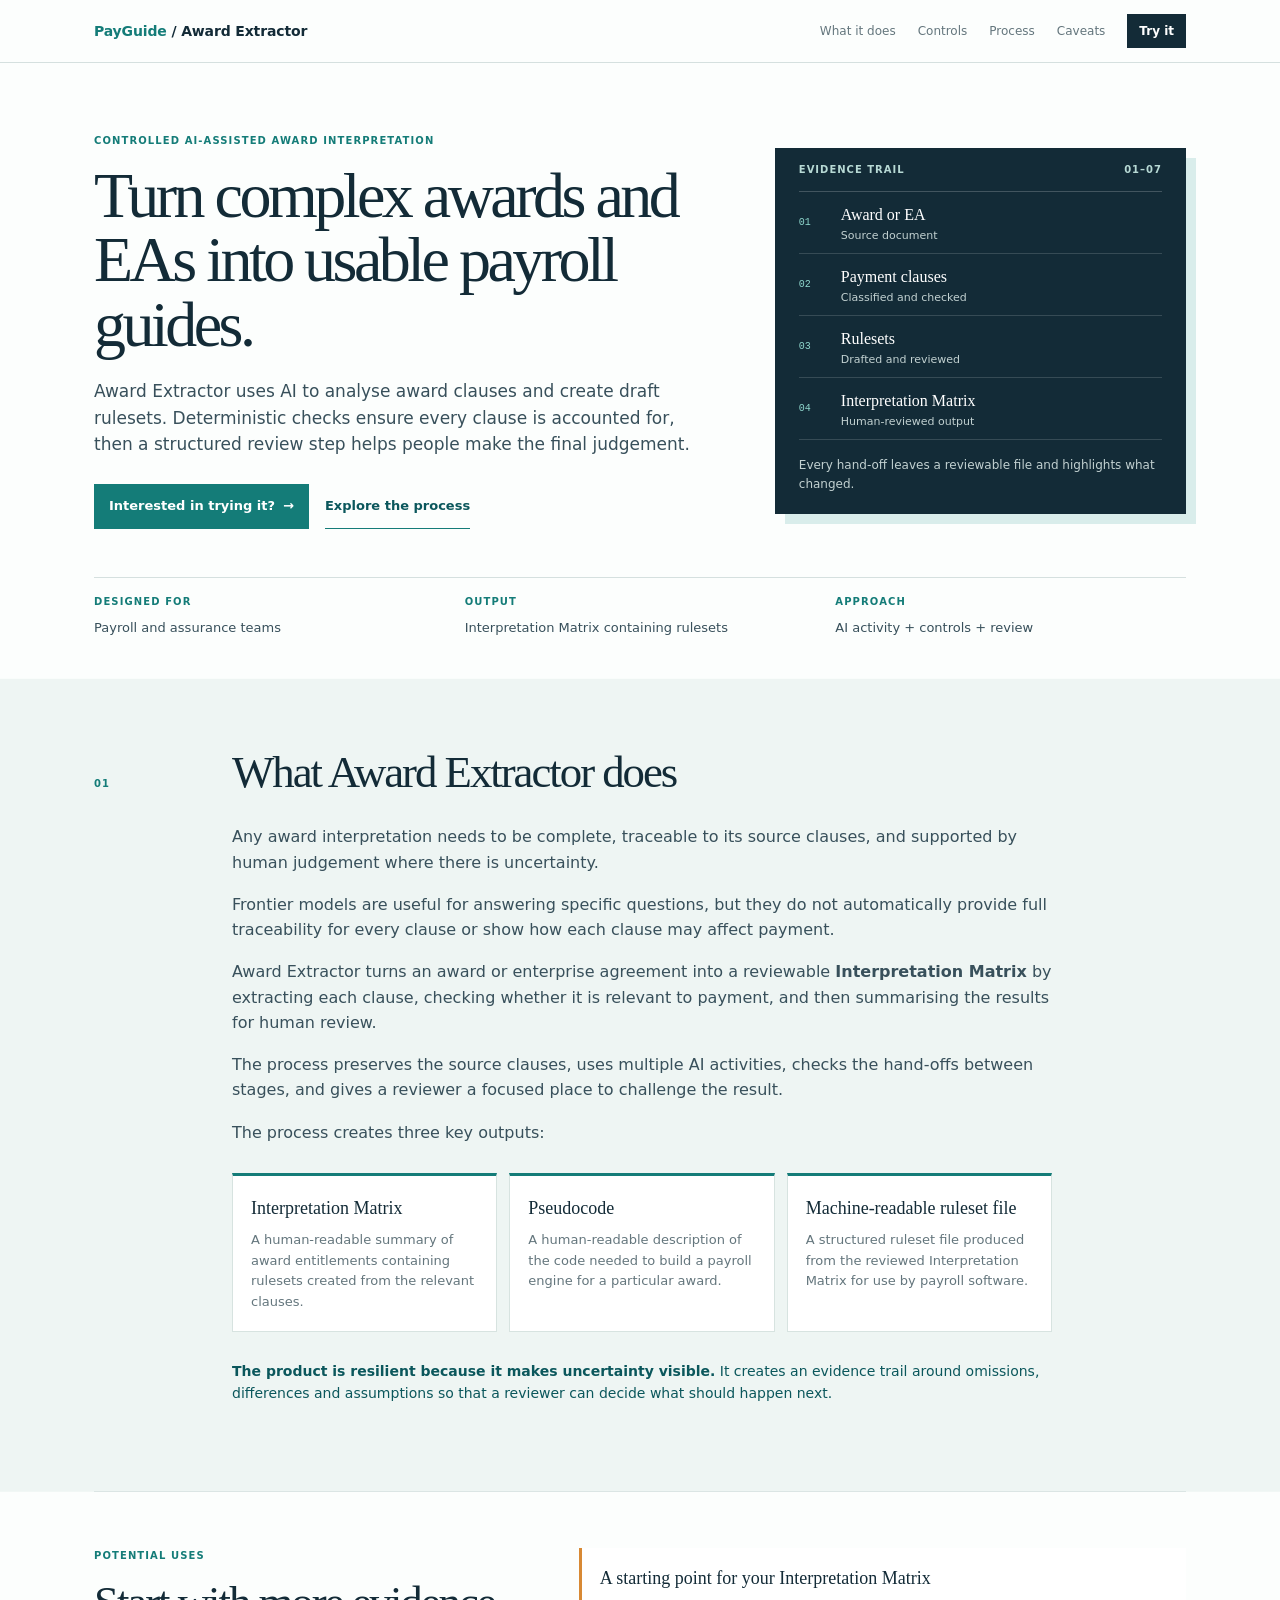
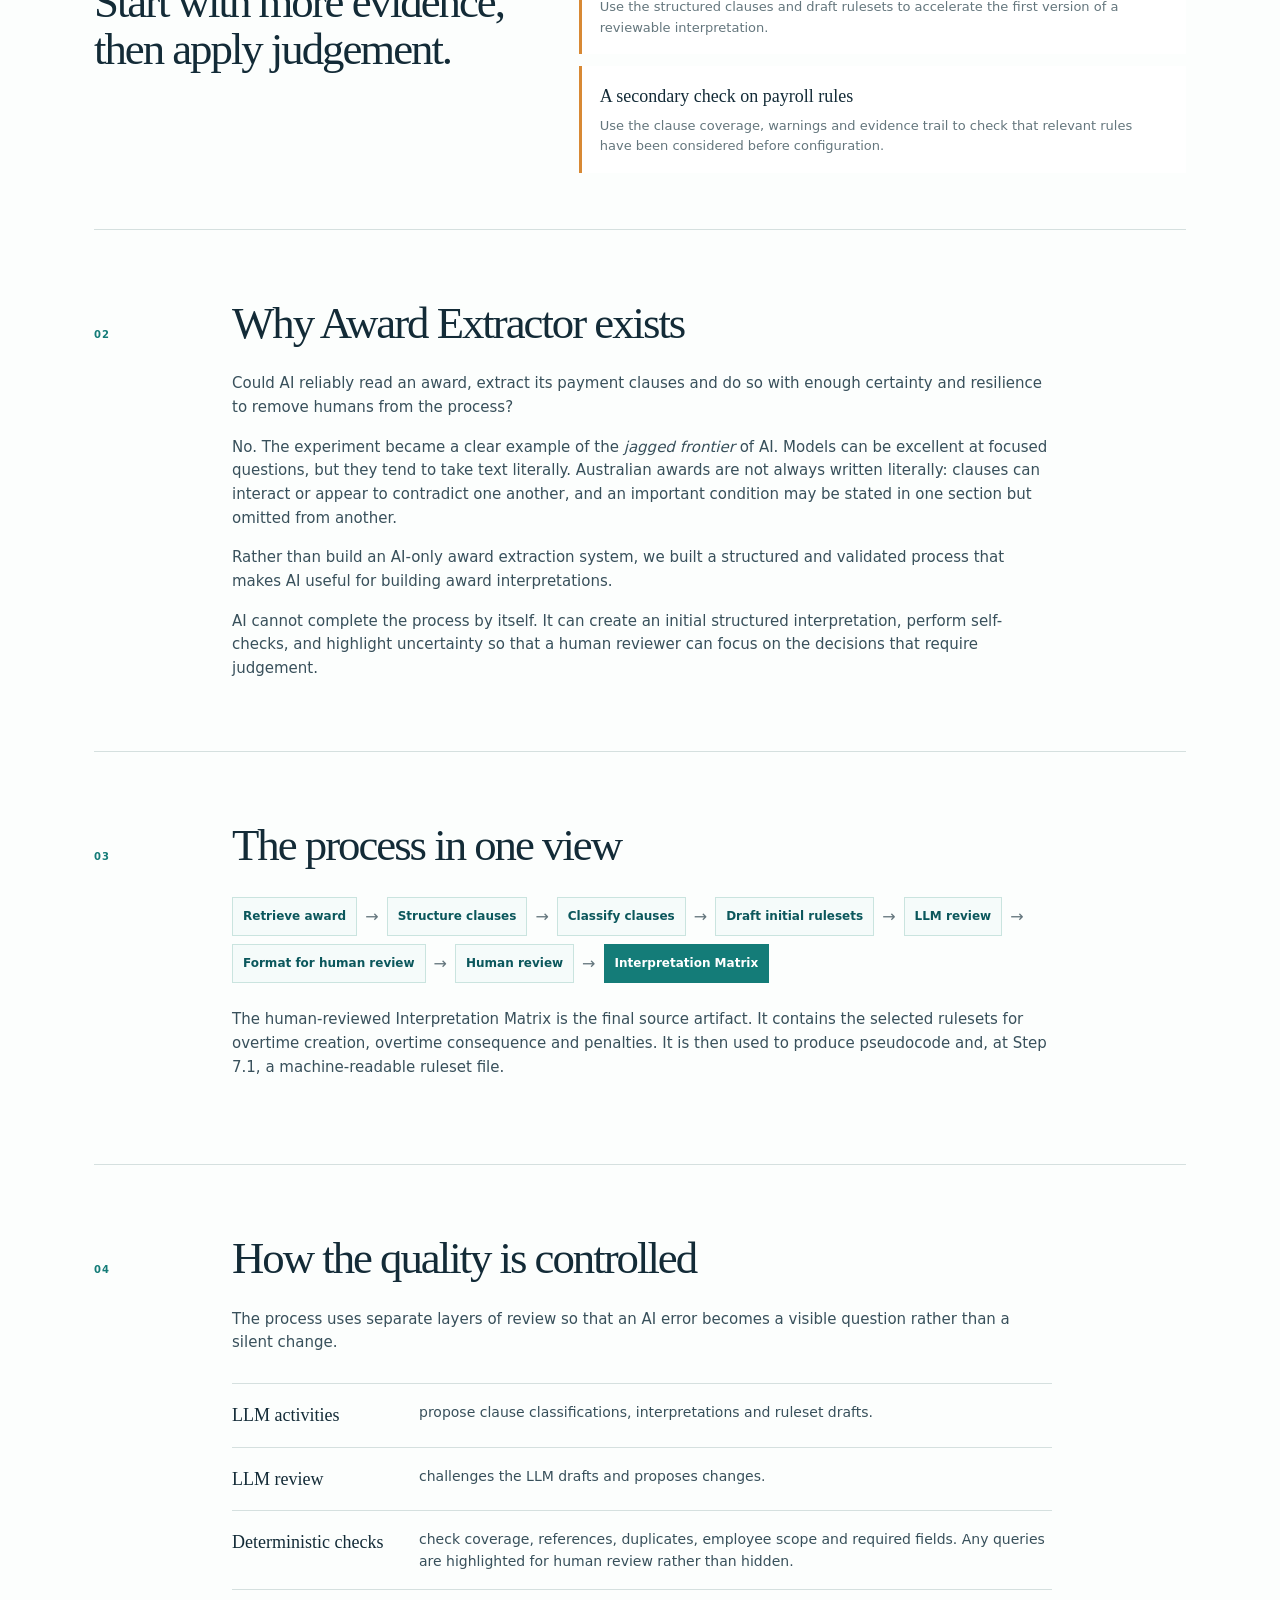
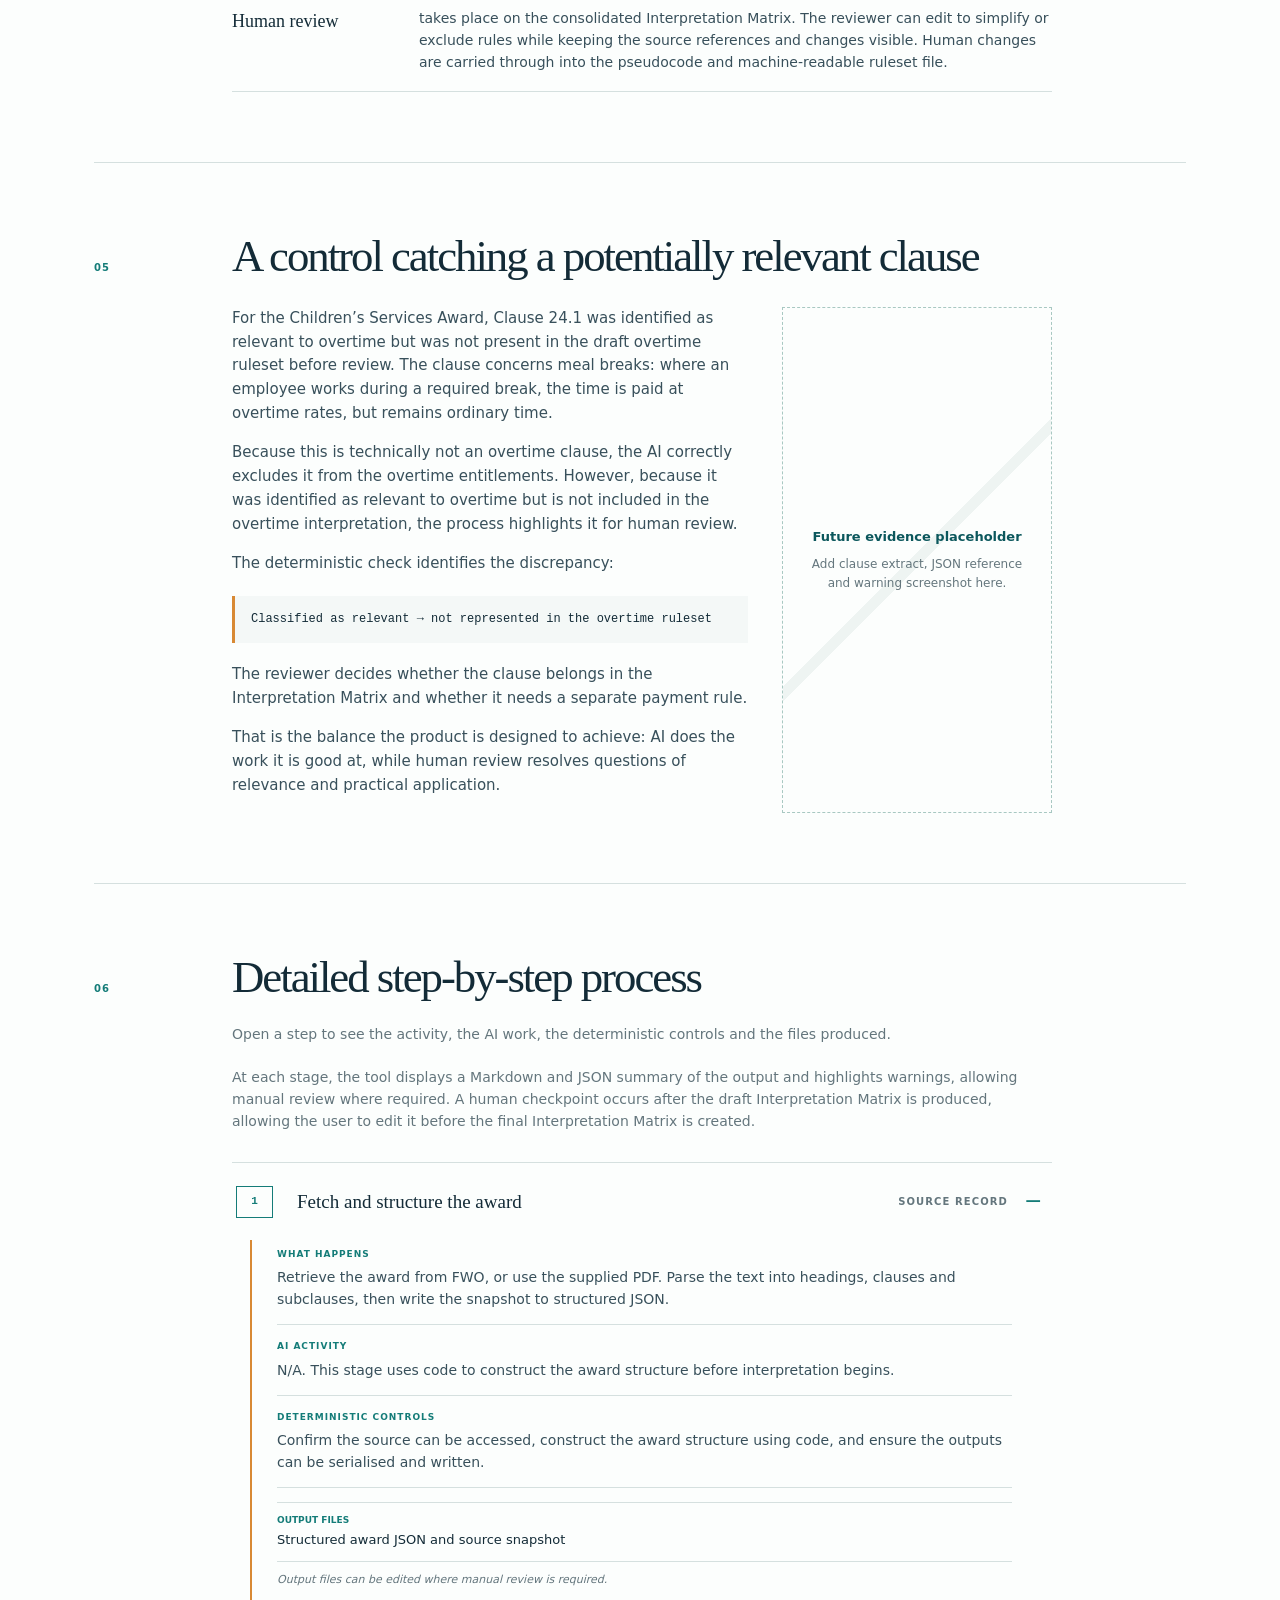
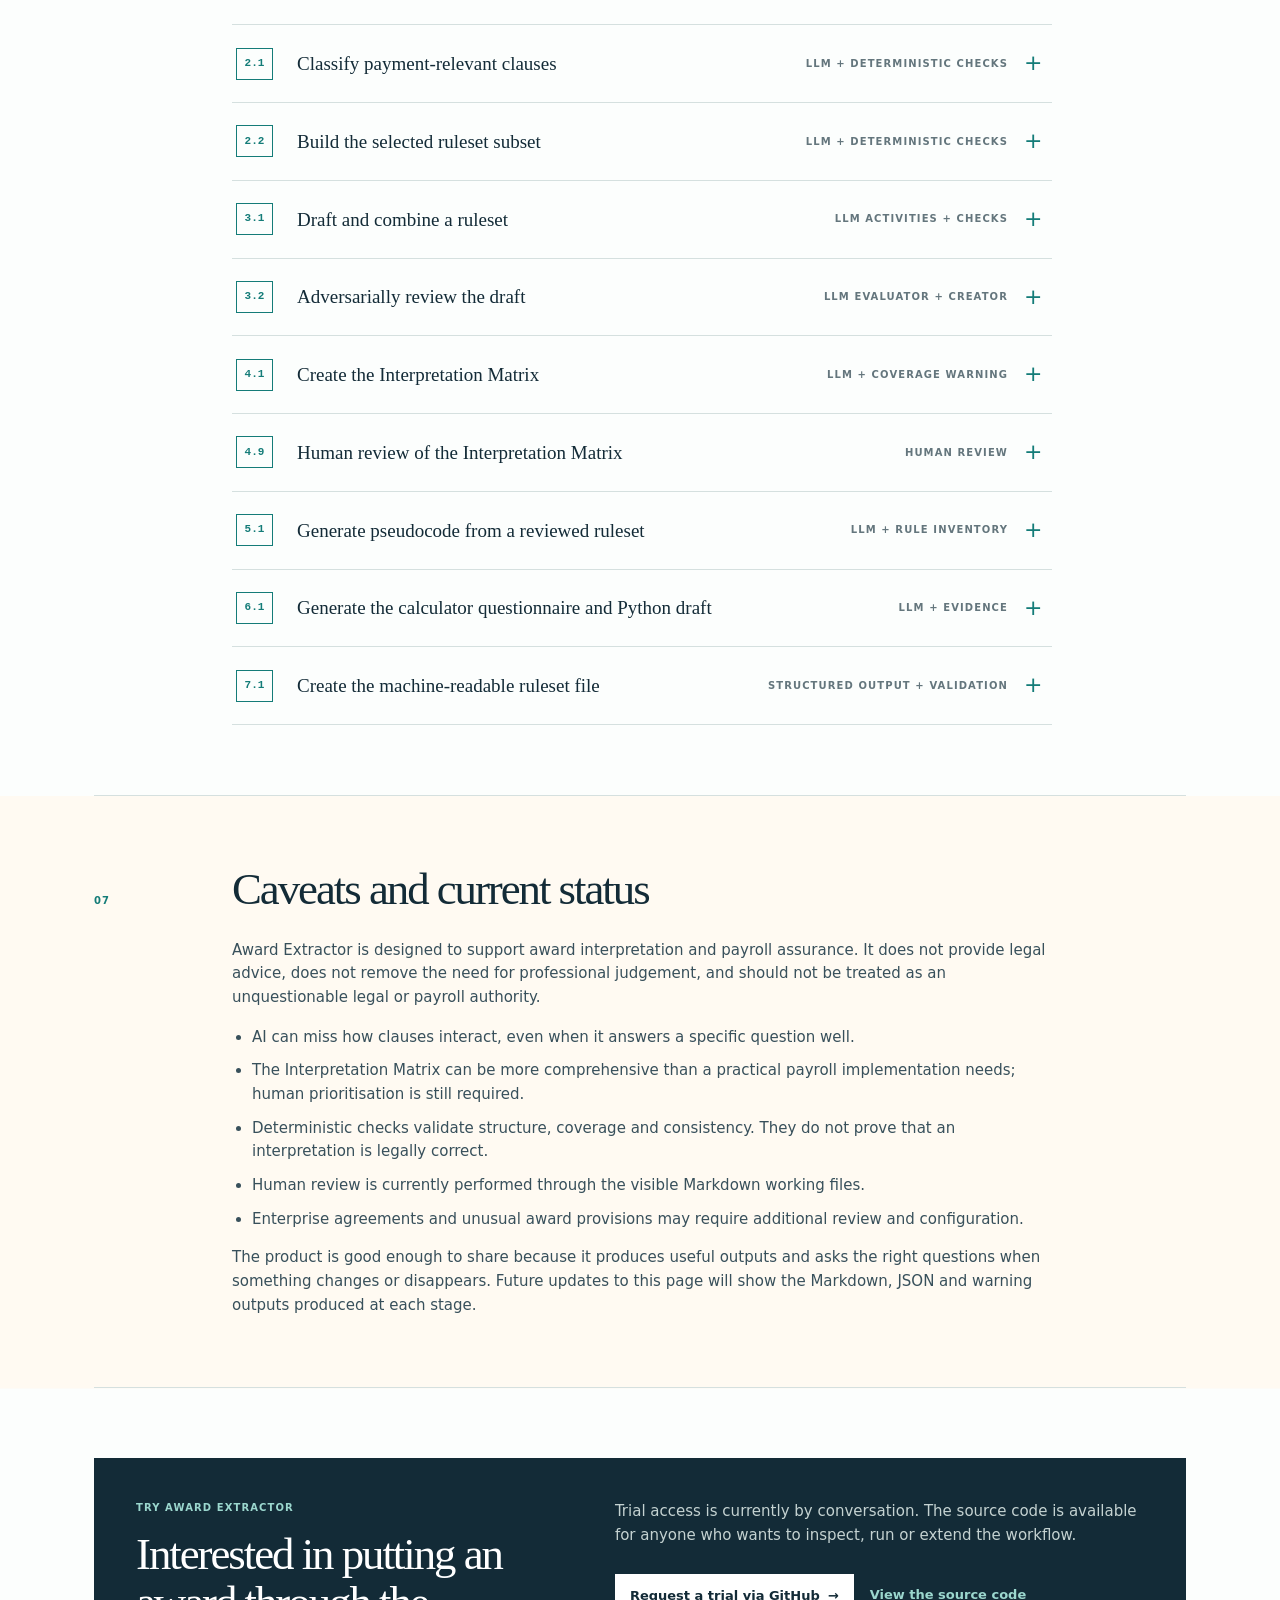
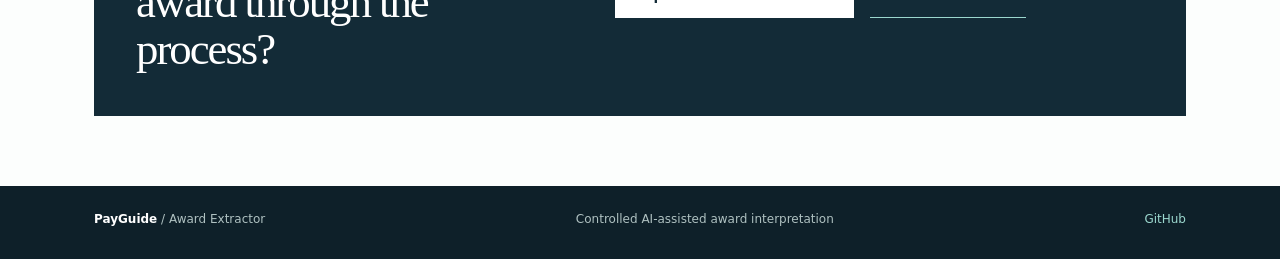
==== commit 8ad44a27: "tidy up" ====
--- a/frontend/index.html
+++ b/frontend/index.html
@@ -1,80 +1,506 @@
 <!doctype html>
 <html lang="en">
+
 <head>
   <meta charset="utf-8">
   <meta name="viewport" content="width=device-width, initial-scale=1">
-  <meta name="description" content="A briefing paper on experiments in automated award extraction.">
-  <title>Experiments in automated award extraction | Award Extractor</title>
+  <meta name="description"
+    content="Award Extractor turns complex awards into reviewable payroll rules with evidence and controls.">
+  <title>Award Extractor | Reviewable payroll rules from complex awards</title>
   <link rel="stylesheet" href="styles.css">
 </head>
+
 <body>
-  <header class="site-header"><div class="page-width header-inner"><a class="wordmark" href="#top">Award Extractor</a><span class="header-note">Briefing paper · experimental project</span></div></header>
+  <header class="site-header">
+    <div class="page-width header-inner"><a class="wordmark" href="#top"><span>PayGuide</span> / Award Extractor</a>
+      <nav class="product-nav" aria-label="Page navigation"><a href="#summary">What it does</a><a
+          href="#controls">Controls</a><a href="#process-title">Process</a><a href="#caveats-title">Caveats</a><a
+          class="nav-cta" href="#try">Try it</a></nav>
+    </div>
+  </header>
 
   <main id="top" class="page-width">
     <section class="intro" aria-labelledby="page-title">
-      <p class="kicker">Experiments in automated award extraction</p>
-      <h1 id="page-title">Can AI produce an award interpretation that a payroll team can trust?</h1>
-      <p class="lead">Frontier AI models can give surprisingly good answers to specific entitlement questions. The harder question is whether they can analyse a complete award, preserve every relevant clause, and produce rules that can be reviewed before they are used in payroll.</p>
-      <div class="briefing-meta"><div><span class="meta-label">Status</span><span>Experimental process</span></div><div><span class="meta-label">Primary audience</span><span>Assurance and payroll managers</span></div><div><span class="meta-label">Final artifact</span><span>Award Interpretation containing rulesets</span></div></div>
-    </section>
-
-    <section class="summary" aria-labelledby="summary-title">
-      <div class="section-heading"><span class="section-number">01</span><h2 id="summary-title">Purpose and executive summary</h2></div>
+      <div class="hero-copy">
+        <p class="kicker">Controlled AI-assisted award interpretation</p>
+        <h1 id="page-title">Turn complex awards and EAs into usable payroll guides.</h1>
+        <p class="lead">Award Extractor uses AI to analyse award clauses and create draft rulesets. Deterministic
+          checks ensure every clause is accounted for, then a structured review step helps people make the final
+          judgement.</p>
+        <div class="hero-actions"><a class="primary-link" href="#try">Interested in trying it? <span
+              aria-hidden="true">→</span></a><a class="secondary-link" href="#process-title">Explore the process</a></div>
+      </div>
+      <aside class="trace-card" aria-label="Award Extractor evidence trail">
+        <div class="trace-card-head"><span>Evidence trail</span><span>01–07</span></div>
+        <ol class="trace-list">
+          <li><span>01</span><div><strong>Award or EA</strong><small>Source document</small></div></li>
+          <li><span>02</span><div><strong>Payment clauses</strong><small>Classified and checked</small></div></li>
+          <li><span>03</span><div><strong>Rulesets</strong><small>Drafted and reviewed</small></div></li>
+          <li><span>04</span><div><strong>Interpretation Matrix</strong><small>Human-reviewed output</small></div></li>
+        </ol>
+        <p>Every hand-off leaves a reviewable file and highlights what changed.</p>
+      </aside>
+      <div class="briefing-meta">
+        <div><span class="meta-label">Designed for</span><span>Payroll and assurance teams</span></div>
+        <div><span class="meta-label">Output</span><span>Interpretation Matrix containing rulesets</span></div>
+        <div><span class="meta-label">Approach</span><span>AI activity + controls + review</span></div>
+      </div>
+    </section>
+
+    <section id="summary" class="summary" aria-labelledby="summary-title">
+      <div class="section-heading"><span class="section-number">01</span>
+        <h2 id="summary-title">What Award Extractor does</h2>
+      </div>
       <div class="summary-content">
-        <p>A plausible AI answer is not enough when people are being paid. A complete interpretation needs to account for the award clauses, make its reasoning traceable, and show where assumptions or omissions have been identified.</p>
-        <p>I therefore built an end-to-end process rather than asking one model to describe all entitlements in a single response. The process uses multiple AI activities, deterministic checks and human review.</p>
-        <p>The result is useful in three different ways:</p>
-        <ul class="rulesets"><li><strong>Specific entitlement questions</strong><span>The model can produce smart, useful answers to focused questions.</span></li><li><strong>Award Interpretation</strong><span>The output is detailed and comprehensive, but can be too convoluted to use directly as a practical payroll ruleset.</span></li><li><strong>Pseudocode</strong><span>The output is deliberately exhaustive. A human would remove much of it, but it is useful for checking that award provisions have not been missed.</span></li></ul>
-        <p class="summary-close"><strong>The strength is completeness; the weakness is prioritisation.</strong> The process is good enough to share, not because it is perfect, but because it asks the right questions and makes potential omissions visible.</p>
-      </div>
+        <p>Any award interpretation needs to be complete, traceable to its source clauses, and supported by human
+          judgement where there is uncertainty.</p>
+        <p>Frontier models are useful for answering specific questions, but they do not automatically provide full
+          traceability for every clause or show how each clause may affect payment.</p>
+        <p>Award Extractor turns an award or enterprise agreement into a reviewable <strong>Interpretation
+            Matrix</strong> by extracting each clause, checking whether it is relevant to payment, and then
+          summarising the results for human review.</p>
+        <p>The process preserves the source clauses, uses multiple AI activities, checks the hand-offs between stages,
+          and gives a reviewer a focused place to challenge the result.</p>
+        <p>The process creates three key outputs:</p>
+        <ul class="rulesets">
+          <li><strong>Interpretation Matrix</strong><span>A human-readable summary of award entitlements containing rulesets created from the relevant clauses.</span></li>
+          <li><strong>Pseudocode</strong><span>A human-readable description of the code needed to build a payroll engine
+              for a particular award.</span></li>
+          <li><strong>Machine-readable ruleset file</strong><span>A structured ruleset file produced from the reviewed
+              Interpretation Matrix for use by payroll software.</span></li>
+        </ul>
+        <p class="summary-close"><strong>The product is resilient because it makes uncertainty visible.</strong> It
+          creates an evidence trail around omissions, differences and assumptions so that a reviewer can decide what
+          should happen next.</p>
+      </div>
+    </section>
+
+    <section class="uses" aria-labelledby="uses-title">
+      <div>
+        <p class="kicker">Potential uses</p>
+        <h2 id="uses-title">Start with more evidence, then apply judgement.</h2>
+      </div>
+      <ul class="use-list">
+        <li><strong>A starting point for your Interpretation Matrix</strong><span>Use the structured clauses and draft rulesets to accelerate the first version of a reviewable interpretation.</span></li>
+        <li><strong>A secondary check on payroll rules</strong><span>Use the clause coverage, warnings and evidence trail to check that relevant rules have been considered before configuration.</span></li>
+      </ul>
     </section>
 
     <section class="section-block" aria-labelledby="question-title">
-      <div class="section-heading"><span class="section-number">02</span><h2 id="question-title">What the experiment was testing</h2></div>
-      <div class="section-copy"><p>Could a structured, validated process make AI useful for building award interpretations that can be passed to a software team, used as a secondary check on payroll configuration, or used to investigate what should be paid?</p><p>The experiment did not assume that the AI would make the final judgement. It tested whether the surrounding process could expose omissions, preserve evidence and give a human reviewer a practical point at which to challenge the result.</p></div>
+      <div class="section-heading"><span class="section-number">02</span>
+        <h2 id="question-title">Why Award Extractor exists</h2>
+      </div>
+      <div class="section-copy">
+        <p>Could AI reliably read an award, extract its payment clauses and do so with enough certainty and resilience
+          to remove humans from the process?</p>
+        <p>No. The experiment became a clear example of the <em>jagged frontier</em> of AI. Models can be excellent at
+          focused questions, but they tend to take text literally. Australian awards are not always written literally:
+          clauses can interact or appear to contradict one another, and an important condition may be stated in one
+          section but omitted from another.</p>
+        <p>Rather than build an AI-only award extraction system, we built a structured and validated process that makes
+          AI useful for building award interpretations.</p>
+        <p>AI cannot complete the process by itself. It can create an initial structured interpretation, perform
+          self-checks, and highlight uncertainty so that a human reviewer can focus on the decisions that require
+          judgement.</p>
+      </div>
     </section>
 
     <section class="section-block" aria-labelledby="flow-title">
-      <div class="section-heading"><span class="section-number">03</span><h2 id="flow-title">The process in one view</h2></div>
-      <div class="process-line" aria-label="Award process sequence"><span>Retrieve award</span><i>→</i><span>Structure clauses</span><i>→</i><span>Classify clauses</span><i>→</i><span>Select rulesets</span><i>→</i><span>Draft and review</span><i>→</i><strong>Create Award Interpretation</strong></div>
-      <p class="section-copy">The Award Interpretation is the final working artifact. It contains the selected rulesets for overtime creation, overtime consequence and penalties. Pseudocode and the calculator questionnaire are produced from that interpretation.</p>
-    </section>
-
-    <section class="section-block" aria-labelledby="controls-title">
-      <div class="section-heading"><span class="section-number">04</span><h2 id="controls-title">How the process is controlled</h2></div>
-      <div class="control-list"><p><strong>LLM activities</strong> propose clause classifications, interpretations and ruleset drafts.</p><p><strong>Deterministic checks</strong> check structure, clause coverage, references, duplicates, scope and required fields. They surface differences rather than silently hiding them.</p><p><strong>Human review</strong> takes place on the consolidated Award Interpretation. The reviewer can simplify or exclude rules while keeping the source references and changes visible.</p></div>
+      <div class="section-heading"><span class="section-number">03</span>
+        <h2 id="flow-title">The process in one view</h2>
+      </div>
+      <div class="process-line" aria-label="Award process sequence"><span>Retrieve award</span><i>→</i><span>Structure
+          clauses</span><i>→</i><span>Classify clauses</span><i>→</i><span>Draft initial
+          rulesets</span><i>→</i><span>LLM review</span><i>→</i><span>Format for human
+          review</span><i>→</i><span>Human review</span><i>→</i><strong>Interpretation Matrix</strong></div>
+      <p class="section-copy">The human-reviewed Interpretation Matrix is the final source artifact. It contains the
+        selected rulesets for overtime creation, overtime consequence and penalties. It is then used to produce
+        pseudocode and, at Step 7.1, a machine-readable ruleset file.</p>
+    </section>
+
+    <section id="controls" class="section-block" aria-labelledby="controls-title">
+      <div class="section-heading"><span class="section-number">04</span>
+        <h2 id="controls-title">How the quality is controlled</h2>
+      </div>
+      <div class="section-copy">
+        <p>The process uses separate layers of review so that an AI error becomes a visible question rather than a
+          silent change.</p>
+      </div>
+      <div class="control-list">
+        <p><strong>LLM activities</strong> propose clause classifications, interpretations and ruleset drafts.</p>
+        <p><strong>LLM review</strong> challenges the LLM drafts and proposes changes.</p>
+        <p><strong>Deterministic checks</strong> check coverage, references, duplicates, employee scope and required
+          fields. Any queries are highlighted for human review rather than hidden.</p>
+        <p><strong>Human review</strong> takes place on the consolidated Interpretation Matrix. The reviewer can edit
+          to simplify or exclude rules while keeping the source references and changes visible. Human changes are
+          carried through into the pseudocode and machine-readable ruleset file.</p>
+      </div>
     </section>
 
     <section class="section-block" aria-labelledby="example-title">
-      <div class="section-heading"><span class="section-number">05</span><h2 id="example-title">Why the coverage checks matter</h2></div>
-      <div class="example-grid"><div class="example-copy"><p>Clause 24.1 was identified as relevant to overtime but was not present in the draft ruleset before review. The clause concerns meal breaks: where an employee works during a required break, the time is paid at overtime rates, but remains ordinary time.</p><p>This is not an overtime-creation rule. It is a payment rule that belongs in the Award Interpretation because it affects what an employee should be paid.</p><p>The deterministic check did not need to interpret the clause. It identified the discrepancy:</p><blockquote>Classified as relevant → not represented in the draft ruleset</blockquote><p>The reviewer can then decide where the clause belongs and whether the resulting rule is appropriate.</p></div><div class="placeholder" aria-label="Placeholder for future clause evidence screenshot"><span>Future evidence placeholder</span><small>Add clause extract, JSON reference and warning screenshot here.</small></div></div>
-    </section>
-
-    <section class="section-block" aria-labelledby="warnings-title">
-      <div class="section-heading"><span class="section-number">06</span><h2 id="warnings-title">What the warnings compare</h2></div>
-      <p class="section-copy">Each warning compares a stage with its immediate predecessor. This keeps the control meaningful and avoids treating every difference between expert drafts as an error.</p>
-      <div class="comparison-table" role="table" aria-label="Coverage warning comparisons"><div class="comparison-row comparison-head" role="row"><span role="columnheader">Stage</span><span role="columnheader">Comparison</span><span role="columnheader">Warning</span></div><div class="comparison-row" role="row"><span role="cell">3.1 individual expert</span><span role="cell">2.2 shortlisted clauses vs that expert</span><span role="cell">A shortlisted clause is not represented in the expert draft.</span></div><div class="comparison-row" role="row"><span role="cell">3.1 combined</span><span role="cell">Expert A or B vs combined ruleset</span><span role="cell">A clause identified by either expert is not represented in the combined ruleset.</span></div><div class="comparison-row" role="row"><span role="cell">3.2 revised ruleset</span><span role="cell">3.1 combined vs 3.2 revised</span><span role="cell">A clause present before adversarial review is not represented afterwards.</span></div></div>
-      <p class="section-copy note"><strong>Important:</strong> a warning is a review prompt, not proof that the ruleset is wrong. A clause can be excluded deliberately, but the decision should be visible.</p>
+      <div class="section-heading"><span class="section-number">05</span>
+        <h2 id="example-title">A control catching a potentially relevant clause</h2>
+      </div>
+      <div class="example-grid">
+        <div class="example-copy">
+          <p>For the Children’s Services Award, Clause 24.1 was identified as relevant to overtime but was not present
+            in the draft overtime ruleset before review. The clause concerns meal breaks: where an employee works during
+            a required break, the time is paid at overtime rates, but remains ordinary time.</p>
+          <p>Because this is technically not an overtime clause, the AI correctly excludes it from the overtime
+            entitlements. However, because it was identified as relevant to overtime but is not included in the overtime
+            interpretation, the process highlights it for human review.</p>
+          <p>The deterministic check identifies the discrepancy:</p>
+          <blockquote>Classified as relevant → not represented in the overtime ruleset</blockquote>
+          <p>The reviewer decides whether the clause belongs in the Interpretation Matrix and whether it needs a separate
+            payment rule.</p>
+          <p>That is the balance the product is designed to achieve: AI does the work it is good at, while human review
+            resolves questions of relevance and practical application.</p>
+        </div>
+        <div class="placeholder" aria-label="Placeholder for future clause evidence screenshot"><span>Future evidence
+            placeholder</span><small>Add clause extract, JSON reference and warning screenshot here.</small></div>
+      </div>
     </section>
 
     <section class="process" aria-labelledby="process-title">
-      <div class="section-heading"><span class="section-number">07</span><h2 id="process-title">Detailed step-by-step process</h2></div>
-      <p class="section-intro">Open a step to see the activity, the AI work, the deterministic controls and the files produced. Human checks are described separately in the process notes.</p>
+      <div class="section-heading"><span class="section-number">06</span>
+        <h2 id="process-title">Detailed step-by-step process</h2>
+      </div>
+      <p class="section-intro">Open a step to see the activity, the AI work, the deterministic controls and the files
+        produced.</p>
+      <p class="section-intro">At each stage, the tool displays a Markdown and JSON summary of the output and highlights
+        warnings, allowing manual review where required. A human checkpoint occurs after the draft Interpretation Matrix
+        is produced, allowing the user to edit it before the final Interpretation Matrix is created.</p>
       <div class="steps">
-        <details class="step" open><summary><span class="step-number">1</span><span class="step-name">Fetch and structure the award</span><span class="step-type">Source record</span></summary><div class="step-body"><div class="detail-block"><dt>What happens</dt><p>Retrieve the award from FWO, or use the supplied PDF. Parse the text into headings, clauses and subclauses, then write the snapshot to structured JSON.</p></div><div class="detail-block"><dt>AI activity</dt><p>N/A. This stage uses code to construct the award structure before interpretation begins.</p></div><div class="detail-block"><dt>Deterministic controls</dt><p>Confirm the source can be accessed, construct the award structure using code, and ensure the outputs can be serialised and written.</p></div><dl><div><dt>Files</dt><dd>Structured award JSON and source snapshot</dd></div></dl></div></details>
-        <details class="step"><summary><span class="step-number">2.1</span><span class="step-name">Classify payment-relevant clauses</span><span class="step-type">LLM + deterministic checks</span></summary><div class="step-body"><div class="detail-block"><dt>What happens</dt><p>Segment the award into top-level clause groups and direct subclauses. Classify each clause as payment-relevant, definition-relevant or not relevant. For relevant payment clauses, identify categories including overtime, penalties, allowances, breaks and leave. Omit subclauses that are not relevant from the classified results.</p></div><div class="detail-block"><dt>AI activity</dt><p>An LLM reviews each top-level clause and records whether it is payment- and/or definition-relevant. It reviews each direct subclause to classify the payment type.</p></div><div class="detail-block"><dt>Deterministic controls</dt><p>Check that every top-level clause group supplied to the classifier appears in the output. Check that each direct subclause is classified, marked not relevant or excluded by a documented filtering rule. Reclassify clear missed wording, detect duplicates, and record classifications, exclusions, corrections and edits.</p></div><dl><div><dt>Files</dt><dd>Payment classification JSON</dd></div></dl></div></details>
-        <details class="step"><summary><span class="step-number">2.2</span><span class="step-name">Build the selected ruleset subset</span><span class="step-type">LLM + deterministic checks</span></summary><div class="step-body"><div class="detail-block"><dt>What happens</dt><p>Review each clause for the selected ruleset: overtime or penalties. Within overtime, distinguish clauses that determine when worked time becomes overtime from clauses that apply after overtime has occurred. Identify the employee cohort and work arrangement where the award text supports it.</p></div><div class="detail-block"><dt>AI activity</dt><p>For overtime clauses, an LLM classifies each shortlisted clause by its overtime role and proposes the relevant employee cohort and work arrangement.</p></div><div class="detail-block"><dt>Deterministic controls</dt><p>Confirm every shortlisted clause is classified into an applicable category. Reject duplicate or invented references, validate classification and scope fields, check that cohort and work arrangement are supported by the clause text, and normalise unsupported scope to all. For penalties, apply predefined code rules to select clauses, assign the penalty classification and set the scope.</p></div><dl><div><dt>Files</dt><dd>Ruleset clause-classification JSON</dd></div></dl></div></details>
-        <details class="step"><summary><span class="step-number">3.1</span><span class="step-name">Draft and combine a ruleset within the Award Interpretation</span><span class="step-type">LLM activities + checks</span></summary><div class="step-body"><div class="detail-block"><dt>What happens</dt><p>Convert selected clauses into explicit payroll rules designed to be read by a payroll officer. Prepare two independent drafts, compare them and combine them into one draft ruleset component within the Award Interpretation.</p></div><div class="detail-block"><dt>AI activity</dt><p>An LLM runs two independent expert interpretations. Expert A and Expert B each produce a structured ruleset from Step 2.2. A further LLM comparison call proposes how the drafts should be reconciled.</p></div><div class="detail-block"><dt>Deterministic controls</dt><p>Validate both expert rule lists and the comparison output. Confirm that every rule from either expert is accounted for in the comparison and combined ruleset, allowing for similar rules to be combined. Confirm shortlisted clauses remain represented and identify employee-cohort mismatches.</p></div><dl><div><dt>Files</dt><dd>Expert A and B drafts, comparison output and combined ruleset component</dd></div></dl></div></details>
-        <details class="step"><summary><span class="step-number">3.2</span><span class="step-name">Adversarially review the draft</span><span class="step-type">LLM evaluator + creator</span></summary><div class="step-body"><div class="detail-block"><dt>What happens</dt><p>Review the Step 3.1 combined ruleset against the clause evidence and classifications from Steps 2.1 and 2.2. The evaluator records rule-by-rule recommendations, including proposed new rules. The creator records decisions and rebuilds the revised ruleset component.</p></div><div class="detail-block"><dt>AI activity</dt><p>An LLM evaluator reviews the combined ruleset against clause evidence. A separate LLM creator records keep, modify, remove and add decisions and produces the revised ruleset.</p></div><div class="detail-block"><dt>Deterministic controls</dt><p>Require every original rule to be addressed. Prevent silent removals and additions, require tracked evaluator and creator records for additions, rebuild from structured decisions, and surface reductions in clause coverage.</p></div><dl><div><dt>Files</dt><dd>Evaluator feedback, creator response, revised ruleset and clause-coverage warnings</dd></div></dl></div></details>
-        <details class="step"><summary><span class="step-number">4.1</span><span class="step-name">Format a reviewed ruleset within the Award Interpretation</span><span class="step-type">LLM + coverage warning</span></summary><div class="step-body"><div class="detail-block"><dt>What happens</dt><p>Select the revised ruleset component and transform it into a cleaner, reviewer-facing guide using the appropriate headings and formatting template.</p></div><div class="detail-block"><dt>AI activity</dt><p>An LLM reorganises and rewrites the reviewed component into the required presentation format. This is a formatting activity, not a new interpretation.</p></div><div class="detail-block"><dt>Deterministic controls</dt><p>Compare the reviewed component with the formatted output and flag rules that appear to have been omitted during formatting. Produce warnings rather than automatic repairs.</p></div><dl><div><dt>Files</dt><dd>Formatted ruleset guide and coverage-warning output</dd></div></dl></div></details>
-        <details class="step"><summary><span class="step-number">4.9</span><span class="step-name">Human review of the Award Interpretation</span><span class="step-type">Human review</span></summary><div class="step-body"><div class="detail-block"><dt>What happens</dt><p>Optionally edit the formatted ruleset component and save a separate human-reviewed working copy. The reviewed file becomes the preferred source for Step 5.1.</p></div><dl><div><dt>Files</dt><dd>Human-reviewed Markdown ruleset working file</dd></div></dl></div></details>
-        <details class="step"><summary><span class="step-number">5.1</span><span class="step-name">Generate pseudocode from a reviewed ruleset</span><span class="step-type">LLM + rule inventory</span></summary><div class="step-body"><div class="detail-block"><dt>What happens</dt><p>Select the best available reviewed ruleset component, build an inventory of its rules, and generate implementation-oriented pseudocode for technical teams.</p></div><div class="detail-block"><dt>AI activity</dt><p>An LLM translates the reviewed ruleset and rule inventory into pseudocode, required inputs, decision logic and outputs.</p></div><div class="detail-block"><dt>Deterministic controls</dt><p>Compare the pseudocode against the source-rule inventory. Identify missing rule coverage and check required inputs, exclusions, reasons and clause references. Write validation JSON and Markdown reports.</p></div><dl><div><dt>Files</dt><dd>Pseudocode Markdown and validation JSON/Markdown</dd></div></dl></div></details>
-        <details class="step"><summary><span class="step-number">6.1</span><span class="step-name">Generate the calculator questionnaire and Python draft</span><span class="step-type">LLM + evidence</span></summary><div class="step-body"><div class="detail-block"><dt>What happens</dt><p>Load the three reviewed rulesets contained in the Award Interpretation—overtime creation, overtime consequence and penalties. Answer a fixed calculator questionnaire and generate a Python draft for the PayGuide calculator.</p></div><div class="detail-block"><dt>AI activity</dt><p>An LLM interprets the three reviewed rulesets to answer the structured questionnaire with supporting evidence, then generates a Python draft from that questionnaire.</p></div><div class="detail-block"><dt>Deterministic controls</dt><p>Validate questionnaire values, normalise the response, retain evidence, identify unsupported or missing fields, and generate Python from the structured questionnaire.</p></div><dl><div><dt>Files</dt><dd>Calculator questionnaire JSON and calculator Python draft</dd></div></dl></div></details>
-      </div>
-    </section>
-
-    <section class="section-block" aria-labelledby="conclusion-title"><div class="section-heading"><span class="section-number">08</span><h2 id="conclusion-title">Current conclusion</h2></div><div class="section-copy"><p>The process is good enough to share. It is not perfect, and it is unlikely that any automated interpretation process will remove the need for judgement in a complex award system. Its value is that it produces useful answers, preserves a broad evidence base, and surfaces the questions that need human attention.</p><p>The next additions to this page will show the Markdown, JSON and warning outputs produced at each stage.</p></div></section>
+        <details class="step" open>
+          <summary><span class="step-number">1</span><span class="step-name">Fetch and structure the award</span><span
+              class="step-type">Source record</span></summary>
+          <div class="step-body">
+            <div class="detail-block">
+              <dt>What happens</dt>
+              <p>Retrieve the award from FWO, or use the supplied PDF. Parse the text into headings, clauses and
+                subclauses, then write the snapshot to structured JSON.</p>
+            </div>
+            <div class="detail-block">
+              <dt>AI activity</dt>
+              <p>N/A. This stage uses code to construct the award structure before interpretation begins.</p>
+            </div>
+            <div class="detail-block">
+              <dt>Deterministic controls</dt>
+              <p>Confirm the source can be accessed, construct the award structure using code, and ensure the outputs
+                can be serialised and written.</p>
+            </div>
+            <dl>
+              <div>
+                <dt>Output Files</dt>
+                <dd>Structured award JSON and source snapshot</dd>
+              </div>
+            </dl>
+          </div>
+        </details>
+        <details class="step">
+          <summary><span class="step-number">2.1</span><span class="step-name">Classify payment-relevant
+              clauses</span><span class="step-type">LLM + deterministic checks</span></summary>
+          <div class="step-body">
+            <div class="detail-block">
+              <dt>What happens</dt>
+              <p>Only payment-related clauses are relevant for this interpretation. Each clause is therefore classified
+                as payment-relevant, definition-relevant or not relevant. Clauses that are not related to payment are
+                omitted, with the classification and reason available for review. Relevant payment clauses are
+                classified by payment type, including overtime, penalties, allowances, breaks and leave. Subclauses
+                that are not relevant for payment purposes are excluded from downstream calculations.</p>
+            </div>
+            <div class="detail-block">
+              <dt>AI activity</dt>
+              <p>An LLM reviews each top-level clause and records whether it is payment- and/or definition-relevant. It
+                reviews each top-level subclause to classify the type of payment.</p>
+            </div>
+            <div class="detail-block">
+              <dt>Deterministic controls</dt>
+              <p>Check that every top-level clause group supplied to the classifier appears in the output. Check that
+                each direct subclause is classified, marked not relevant or excluded by a documented filtering rule
+                (i.e. nothing is silently excluded). Perform a deterministic sweep to identify clauses with wording
+                that may make them relevant but were excluded by the AI. Detect duplicates, and record classifications,
+                exclusions, corrections and edits.</p>
+            </div>
+            <dl>
+              <div>
+                <dt>Files</dt>
+                <dd>Payment classification JSON</dd>
+              </div>
+            </dl>
+          </div>
+        </details>
+        <details class="step">
+          <summary><span class="step-number">2.2</span><span class="step-name">Build the selected ruleset
+              subset</span><span class="step-type">LLM + deterministic checks</span></summary>
+          <div class="step-body">
+            <div class="detail-block">
+              <dt>What happens</dt>
+              <p>The model currently creates rulesets for hours worked and therefore focuses on overtime and penalties.
+                Clauses that are not related to overtime or penalties are omitted. For each overtime clause, distinguish
+                clauses that create overtime (i.e. determine when worked time becomes overtime) from clauses that
+                describe what happens when overtime is worked (overtime consequences). Identify the employee cohort and
+                work arrangement where the award text supports it.</p>
+            </div>
+            <div class="detail-block">
+              <dt>AI activity</dt>
+              <p>For overtime clauses, an LLM classifies each shortlisted clause into Overtime Creation or Overtime
+                Consequence. All penalty clauses are kept together and classified as penalties. For each clause, the
+                LLM proposes the relevant employee cohort (FT/PT/Casual/All) and work arrangement (day/shift workers or
+                all).</p>
+            </div>
+            <div class="detail-block">
+              <dt>Deterministic controls</dt>
+              <p>Confirm every shortlisted clause is classified into an applicable category. Reject duplicate or
+                invented references, validate classification and scope fields, check that cohort and work arrangement
+                are supported by the clause text, and normalise unsupported scope to all. For penalties, apply
+                predefined code rules to select clauses, assign the penalty classification and set the scope.</p>
+            </div>
+            <dl>
+              <div>
+                <dt>Files</dt>
+                <dd>Ruleset clause-classification JSON</dd>
+              </div>
+            </dl>
+          </div>
+        </details>
+        <details class="step">
+          <summary><span class="step-number">3.1</span><span class="step-name">Draft and combine a
+              ruleset</span><span class="step-type">LLM activities + checks</span></summary>
+          <div class="step-body">
+            <div class="detail-block">
+              <dt>What happens</dt>
+              <p>Convert selected clauses into explicit payroll rules designed to be read by a payroll officer. For
+                accuracy, two independent drafts are prepared by two separate LLM calls, then compared and combined
+                into one combined draft ruleset.</p>
+            </div>
+            <div class="detail-block">
+              <dt>AI activity</dt>
+              <p>An LLM runs two independent expert interpretations. Expert A and Expert B each produce a structured
+                ruleset from Step 2.2. A further LLM comparison call proposes how the drafts should be reconciled.</p>
+            </div>
+            <div class="detail-block">
+              <dt>Deterministic controls</dt>
+              <p>Validate both expert rule lists and the comparison output. Confirm that every rule from either expert
+                is accounted for in the comparison and combined ruleset. Highlight any clauses in the Step 2.2 output
+                that are not in either expert ruleset, along with any employee-cohort mismatches.</p>
+            </div>
+            <dl>
+              <div>
+                <dt>Files</dt>
+                <dd>Expert A and B drafts, comparison output and combined ruleset component</dd>
+              </div>
+            </dl>
+          </div>
+        </details>
+        <details class="step">
+          <summary><span class="step-number">3.2</span><span class="step-name">Adversarially review the
+              draft</span><span class="step-type">LLM evaluator + creator</span></summary>
+          <div class="step-body">
+            <div class="detail-block">
+              <dt>What happens</dt>
+              <p>Review the Step 3.1 combined ruleset against the clause evidence and classifications from Steps 2.1 and
+                2.2. The evaluator records rule-by-rule recommendations, including proposed new rules. The creator
+                records decisions and rebuilds the revised ruleset component.</p>
+            </div>
+            <div class="detail-block">
+              <dt>AI activity</dt>
+              <p>An LLM evaluator reviews the combined ruleset against clause evidence. A separate LLM creator records
+                keep, modify, remove and add decisions and produces the revised ruleset.</p>
+            </div>
+            <div class="detail-block">
+              <dt>Deterministic controls</dt>
+              <p>Require every original rule to be addressed. Prevent silent removals and additions (any excluded rules
+                are highlighted for human review), require tracked evaluator and creator records for additions, rebuild
+                from structured decisions, and surface reductions in clause coverage. Any rules in the combined Step
+                3.1 ruleset that are not in the revised Step 3.2 ruleset are highlighted for user review.</p>
+              <blockquote>We want the expert review to add or remove rules as applicable, but we do not want rules
+                removed without the creator being aware of and agreeing to the removal.</blockquote>
+            </div>
+            <dl>
+              <div>
+                <dt>Files</dt>
+                <dd>Evaluator feedback, creator response, revised ruleset and clause-coverage warnings</dd>
+              </div>
+            </dl>
+          </div>
+        </details>
+        <details class="step">
+          <summary><span class="step-number">4.1</span><span class="step-name">Create the Interpretation Matrix</span><span
+              class="step-type">LLM + coverage warning</span></summary>
+          <div class="step-body">
+            <div class="detail-block">
+              <dt>What happens</dt>
+              <p>Select the revised ruleset component and transform it into a cleaner, reviewer-facing Interpretation
+                Matrix using the appropriate ruleset headings and formatting template.</p>
+            </div>
+            <div class="detail-block">
+              <dt>AI activity</dt>
+              <p>An LLM reorganises and rewrites the reviewed component into the required Interpretation Matrix format.
+                This is a formatting activity, not a new interpretation.</p>
+            </div>
+            <div class="detail-block">
+              <dt>Deterministic controls</dt>
+              <p>Compare the reviewed component with the formatted output and highlight rules that appear to have been
+                omitted during formatting. Produce warnings for human review rather than proceeding with automatic
+                repairs.</p>
+            </div>
+            <dl>
+              <div>
+                <dt>Files</dt>
+                <dd>Interpretation Matrix and coverage-warning output</dd>
+              </div>
+            </dl>
+          </div>
+        </details>
+        <details class="step">
+          <summary><span class="step-number">4.9</span><span class="step-name">Human review of the Interpretation
+              Matrix</span><span class="step-type">Human review</span></summary>
+          <div class="step-body">
+            <div class="detail-block">
+              <dt>What happens</dt>
+              <p>Provide the formatted Interpretation Matrix for human review, allowing the reviewer to make any
+                required changes. This can be read alongside the evolving drafts and any warnings produced through the
+                process. Save a final human-reviewed Interpretation Matrix. It becomes the preferred source for the
+                pseudocode and machine-readable ruleset file.</p>
+            </div>
+            <dl>
+              <div>
+                <dt>Files</dt>
+                <dd>Human-reviewed Interpretation Matrix Markdown working file</dd>
+              </div>
+            </dl>
+          </div>
+        </details>
+        <details class="step">
+          <summary><span class="step-number">5.1</span><span class="step-name">Generate pseudocode from a reviewed
+              ruleset</span><span class="step-type">LLM + rule inventory</span></summary>
+          <div class="step-body">
+            <div class="detail-block">
+              <dt>What happens</dt>
+              <p>Select the best available reviewed Interpretation Matrix, build an inventory of its rulesets, and
+                generate implementation-oriented pseudocode for technical teams.</p>
+            </div>
+            <div class="detail-block">
+              <dt>AI activity</dt>
+              <p>An LLM translates the reviewed Interpretation Matrix and ruleset inventory into pseudocode, required inputs, decision
+                logic and outputs.</p>
+            </div>
+            <div class="detail-block">
+              <dt>Deterministic controls</dt>
+              <p>Compare the pseudocode against the source-rule inventory. Identify missing rule coverage and check
+                required inputs, exclusions, reasons and clause references. Write validation JSON and Markdown reports.
+              </p>
+            </div>
+            <dl>
+              <div>
+                <dt>Files</dt>
+                <dd>Pseudocode Markdown and validation JSON/Markdown</dd>
+              </div>
+            </dl>
+          </div>
+        </details>
+        <details class="step">
+          <summary><span class="step-number">6.1</span><span class="step-name">Generate the calculator questionnaire and
+              Python draft</span><span class="step-type">LLM + evidence</span></summary>
+          <div class="step-body">
+            <div class="detail-block">
+              <dt>What happens</dt>
+              <p>Load the three reviewed rulesets contained in the Interpretation Matrix—overtime creation, overtime
+                consequence and penalties. Answer a fixed calculator questionnaire and generate a Python draft for the
+                PayGuide calculator.</p>
+            </div>
+            <div class="detail-block">
+              <dt>AI activity</dt>
+              <p>An LLM interprets the three reviewed rulesets to answer the structured questionnaire with supporting
+                evidence, then generates a Python draft from that questionnaire.</p>
+            </div>
+            <div class="detail-block">
+              <dt>Deterministic controls</dt>
+              <p>Validate questionnaire values, normalise the response, retain evidence, identify unsupported or missing
+                fields, and generate Python from the structured questionnaire.</p>
+            </div>
+            <dl>
+              <div>
+                <dt>Files</dt>
+                <dd>Calculator questionnaire JSON and calculator Python draft</dd>
+              </div>
+            </dl>
+          </div>
+        </details>
+        <details class="step">
+          <summary><span class="step-number">7.1</span><span class="step-name">Create the machine-readable ruleset file</span><span
+              class="step-type">Structured output + validation</span></summary>
+          <div class="step-body">
+            <div class="detail-block">
+              <dt>What happens</dt>
+              <p>Convert the human-reviewed Interpretation Matrix and its rulesets into the machine-readable schema
+                required by payroll software.</p>
+            </div>
+            <div class="detail-block">
+              <dt>AI activity</dt>
+              <p>The reviewed ruleset data is structured into the required machine-readable format. This output is
+                generated from the reviewed Interpretation Matrix rather than from an earlier draft.</p>
+            </div>
+            <div class="detail-block">
+              <dt>Deterministic controls</dt>
+              <p>Validate the schema, required fields, rule references, employee scope and supported input values before
+                the file is made available to downstream payroll software.</p>
+            </div>
+            <dl>
+              <div>
+                <dt>Files</dt>
+                <dd>Machine-readable ruleset file</dd>
+              </div>
+            </dl>
+          </div>
+        </details>
+      </div>
+    </section>
+
+    <section class="section-block caveats" aria-labelledby="caveats-title">
+      <div class="section-heading"><span class="section-number">07</span>
+        <h2 id="caveats-title">Caveats and current status</h2>
+      </div>
+      <div class="section-copy">
+        <p>Award Extractor is designed to support award interpretation and payroll assurance. It does not provide legal
+          advice, does not remove the need for professional judgement, and should not be treated as an unquestionable
+          legal or payroll authority.</p>
+        <ul>
+          <li>AI can miss how clauses interact, even when it answers a specific question well.</li>
+          <li>The Interpretation Matrix can be more comprehensive than a practical payroll implementation needs; human
+            prioritisation is still required.</li>
+          <li>Deterministic checks validate structure, coverage and consistency. They do not prove that an
+            interpretation is legally correct.</li>
+          <li>Human review is currently performed through the visible Markdown working files.</li>
+          <li>Enterprise agreements and unusual award provisions may require additional review and configuration.</li>
+        </ul>
+        <p>The product is good enough to share because it produces useful outputs and asks the right questions when
+          something changes or disappears. Future updates to this page will show the Markdown, JSON and warning outputs
+          produced at each stage.</p>
+      </div>
+    </section>
+
+    <section id="try" class="trial" aria-labelledby="trial-title">
+      <div>
+        <p class="kicker">Try Award Extractor</p>
+        <h2 id="trial-title">Interested in putting an award through the process?</h2>
+      </div>
+      <div class="trial-copy">
+        <p>Trial access is currently by conversation. The source code is available for anyone who wants to inspect,
+          run or extend the workflow.</p>
+        <div class="trial-actions"><a class="primary-link" href="https://github.com/caineosborne/award-extractor/issues/new"
+            target="_blank" rel="noreferrer">Request a trial via GitHub <span aria-hidden="true">→</span></a><a
+            class="secondary-link" href="https://github.com/caineosborne/award-extractor" target="_blank"
+            rel="noreferrer">View the source code</a></div>
+      </div>
+    </section>
   </main>
-  <footer class="site-footer"><div class="page-width">Award Extractor · experiments in automated award extraction</div></footer>
+  <footer class="site-footer">
+    <div class="page-width footer-inner"><span><strong>PayGuide</strong> / Award Extractor</span><span>Controlled
+        AI-assisted award interpretation</span><a href="https://github.com/caineosborne/award-extractor" target="_blank"
+        rel="noreferrer">GitHub</a></div>
+  </footer>
 </body>
+
 </html>
--- a/frontend/styles.css
+++ b/frontend/styles.css
@@ -1,98 +1,166 @@
-:root { --ink:#202a35; --muted:#5d6973; --line:#d7dee2; --paper:#fff; --wash:#f4f7f8; --accent:#176b87; --accent-light:#e8f2f5; --review:#d69b2d; --max-width:960px; }
-* { box-sizing:border-box; }
-html { scroll-behavior:smooth; }
-body { background:var(--paper); color:var(--ink); font-family:Arial,Helvetica,sans-serif; line-height:1.58; margin:0; }
-a { color:inherit; }
-:focus-visible { outline:3px solid var(--review); outline-offset:3px; }
-.page-width { margin:0 auto; max-width:var(--max-width); padding-left:32px; padding-right:32px; }
-.site-header { border-bottom:1px solid var(--line); }
-.header-inner { align-items:center; display:flex; justify-content:space-between; min-height:64px; }
-.wordmark { font-family:Georgia,"Times New Roman",serif; font-size:17px; font-weight:700; text-decoration:none; }
-.header-note { color:var(--muted); font-size:12px; }
-.intro { border-bottom:1px solid var(--line); padding:76px 0 56px; }
-.kicker,.section-number,.step-type,dt { color:var(--accent); font-size:10px; font-weight:700; letter-spacing:.09em; text-transform:uppercase; }
-.kicker { margin:0 0 20px; }
-h1,h2 { font-family:Georgia,"Times New Roman",serif; letter-spacing:-.04em; line-height:1.08; }
-h1 { font-size:clamp(2.8rem,6vw,5.2rem); font-weight:400; margin:0 0 26px; max-width:780px; }
-h2 { font-size:clamp(2rem,4vw,3.2rem); font-weight:400; margin:0; }
-.lead { color:#3f4b55; font-size:19px; margin:0; max-width:780px; }
-.briefing-meta { border-top:1px solid var(--line); display:grid; gap:18px; grid-template-columns:repeat(3,1fr); margin-top:34px; max-width:780px; padding-top:16px; }
-.briefing-meta .meta-label { color:var(--accent); display:block; font-size:10px; font-weight:700; letter-spacing:.09em; margin-bottom:4px; text-transform:uppercase; }
-.briefing-meta>div>span:last-child { font-size:13px; }
-.summary,.section-block,.process { border-bottom:1px solid var(--line); padding:62px 0; }
-.summary { background:var(--wash); margin-left:-32px; margin-right:-32px; padding-left:32px; padding-right:32px; }
-.section-heading { align-items:baseline; display:flex; gap:16px; }
-.section-number { flex:0 0 auto; }
-.summary-content { margin:25px 0 0 58px; max-width:780px; }
-.summary-content>p { margin:0 0 18px; }
-.rulesets { border-left:3px solid var(--accent); list-style:none; margin:26px 0; padding:0 0 0 20px; }
-.rulesets li { margin:0 0 16px; }
-.rulesets li:last-child { margin-bottom:0; }
-.rulesets strong { display:block; font-size:16px; }
-.rulesets span { color:var(--muted); display:block; font-size:14px; }
-.summary-close { color:var(--muted); font-size:14px; }
-.section-copy { color:#3f4b55; font-size:15px; margin:24px 0 0 58px; max-width:780px; }
-.section-copy p { margin:0 0 16px; }
-.section-copy p:last-child { margin-bottom:0; }
-.process-line { align-items:center; display:flex; flex-wrap:wrap; gap:8px; margin:28px 0 0 58px; max-width:800px; }
-.process-line span,.process-line strong { background:var(--accent-light); border:1px solid #c8e0e7; color:var(--accent); font-size:12px; padding:8px 10px; }
-.process-line strong { background:var(--accent); color:#fff; }
-.process-line i { color:var(--muted); font-style:normal; }
-.control-list { border-top:1px solid var(--line); margin:27px 0 0 58px; max-width:780px; }
-.control-list p { border-bottom:1px solid var(--line); font-size:14px; margin:0; padding:15px 0; }
-.example-grid { display:grid; gap:32px; grid-template-columns:1fr 260px; margin:25px 0 0 58px; max-width:780px; }
-.example-copy { color:#3f4b55; font-size:15px; }
-.example-copy p { margin:0 0 16px; }
-blockquote { background:var(--wash); border-left:3px solid var(--accent); color:var(--ink); font-size:14px; margin:21px 0; padding:13px 16px; }
-.placeholder { align-items:center; background:var(--wash); border:1px dashed #aacbd4; color:var(--accent); display:flex; flex-direction:column; justify-content:center; min-height:210px; padding:18px; text-align:center; }
-.placeholder span { font-size:13px; font-weight:700; }
-.placeholder small { color:var(--muted); font-size:12px; margin-top:8px; }
-.comparison-table { border:1px solid var(--line); margin:25px 0 0 58px; max-width:780px; }
-.comparison-row { display:grid; grid-template-columns:150px 1fr 1.2fr; }
-.comparison-row span { border-bottom:1px solid var(--line); font-size:13px; padding:13px 14px; }
-.comparison-row:last-child span { border-bottom:0; }
-.comparison-head { background:var(--wash); }
-.comparison-head span { color:var(--muted); font-size:10px; font-weight:700; letter-spacing:.07em; text-transform:uppercase; }
-.note { color:var(--muted); font-size:13px; }
-.section-intro { color:var(--muted); font-size:15px; margin:16px 0 28px 58px; }
-.steps { border-top:1px solid var(--line); margin-left:58px; }
-.step { border-bottom:1px solid var(--line); }
-.step summary { align-items:center; cursor:pointer; display:grid; gap:16px; grid-template-columns:42px 1fr auto 24px; list-style:none; padding:21px 4px; }
-.step summary::-webkit-details-marker { display:none; }
-.step summary::after { color:var(--accent); content:"+"; font-size:22px; grid-column:4; }
-.step[open] summary::after { content:"−"; }
-.step-number { align-items:center; border:1px solid var(--accent); color:var(--accent); display:flex; font-size:11px; font-weight:700; height:32px; justify-content:center; width:38px; }
-.step-name { font-family:Georgia,"Times New Roman",serif; font-size:19px; }
-.step-type { color:var(--muted); font-size:10px; font-weight:400; }
-.step-body { border-left:2px solid var(--review); margin:0 43px 23px 18px; padding:6px 0 10px 25px; }
-.step-body p { color:#3f4b55; font-size:14px; margin:0; }
-.detail-block { border-bottom:1px solid var(--line); padding:0 0 14px; margin:0 0 14px; }
-.detail-block dt { margin-bottom:5px; }
-dl { margin:0; }
-dl>div { border-top:1px solid var(--line); padding:9px 0; }
-dl>div:last-child { border-bottom:1px solid var(--line); }
-dt { font-size:9px; margin-bottom:3px; }
-dd { font-size:13px; margin:0; }
-.site-footer { border-top:1px solid var(--line); color:var(--muted); font-size:12px; padding:24px 0 32px; }
-@media (max-width:760px) {
-  .page-width { padding-left:20px; padding-right:20px; }
-  .summary { margin-left:-20px; margin-right:-20px; padding-left:20px; padding-right:20px; }
-  .summary-content,.section-copy,.process-line,.control-list,.example-grid,.comparison-table,.section-intro,.steps { margin-left:0; }
-  .briefing-meta { grid-template-columns:1fr; gap:12px; }
-  .example-grid { grid-template-columns:1fr; }
-  .comparison-row { display:block; }
-  .comparison-row span { display:block; }
-  .comparison-head { display:none; }
+:root {
+  --ink: #132b37;
+  --ink-soft: #38505b;
+  --muted: #64767d;
+  --line: #d5e0df;
+  --paper: #fcfefd;
+  --wash: #eef5f3;
+  --teal: #147c78;
+  --teal-deep: #0b575c;
+  --teal-soft: #d9edeb;
+  --review: #d88934;
+  --max-width: 1160px;
 }
-@media (max-width:560px) {
-  .header-note { display:none; }
-  .intro { padding:54px 0 46px; }
-  .lead { font-size:16px; }
-  .summary,.section-block,.process { padding-bottom:50px; padding-top:50px; }
-  .step summary { gap:11px; grid-template-columns:42px 1fr 18px; }
-  .step-type { grid-column:2; grid-row:2; }
-  .step summary::after { grid-column:3; grid-row:1; }
-  .step-body { margin-left:10px; margin-right:10px; padding-left:17px; }
-  .step-body dl { margin-top:20px; }
+
+* { box-sizing: border-box; }
+html { scroll-behavior: smooth; }
+body { background: var(--paper); color: var(--ink); font-family: Inter, ui-sans-serif, system-ui, -apple-system, BlinkMacSystemFont, "Segoe UI", sans-serif; line-height: 1.58; margin: 0; }
+a { color: inherit; }
+:focus-visible { outline: 3px solid var(--review); outline-offset: 4px; }
+.page-width { margin: 0 auto; max-width: var(--max-width); padding-left: 34px; padding-right: 34px; }
+
+.site-header { background: rgba(252, 254, 253, .95); border-bottom: 1px solid var(--line); position: sticky; top: 0; z-index: 10; }
+.header-inner { align-items: center; display: flex; gap: 28px; justify-content: space-between; min-height: 62px; }
+.wordmark { color: var(--ink); font-size: 14px; font-weight: 700; letter-spacing: -.01em; text-decoration: none; white-space: nowrap; }
+.wordmark span { color: var(--teal); }
+.product-nav { align-items: center; display: flex; gap: 22px; }
+.product-nav a { color: var(--muted); font-size: 12px; text-decoration: none; }
+.product-nav a:hover { color: var(--teal); }
+.product-nav .nav-cta { background: var(--ink); color: #fff; font-weight: 700; padding: 8px 12px; }
+
+.intro { display: grid; gap: 46px 64px; grid-template-columns: minmax(0, 1.08fr) minmax(300px, .72fr); padding: 70px 0 40px; }
+.hero-copy { align-self: center; }
+.kicker, .section-number, .step-type, dt, .meta-label { color: var(--teal); font-size: 10px; font-weight: 750; letter-spacing: .11em; text-transform: uppercase; }
+.kicker { margin: 0 0 15px; }
+h1, h2, .step-name { font-family: Georgia, "Times New Roman", serif; }
+h1 { font-size: clamp(2.75rem, 5vw, 4.4rem); font-weight: 400; letter-spacing: -.055em; line-height: 1.01; margin: 0 0 20px; max-width: 690px; }
+h2 { font-size: clamp(2rem, 3.5vw, 3.25rem); font-weight: 400; letter-spacing: -.045em; line-height: 1.06; margin: 0; max-width: 760px; }
+.lead { color: var(--ink-soft); font-size: 17px; margin: 0; max-width: 680px; }
+.hero-actions, .trial-actions { display: flex; flex-wrap: wrap; gap: 16px; margin-top: 26px; }
+.primary-link, .secondary-link { align-items: center; display: inline-flex; font-size: 13px; font-weight: 700; text-decoration: none; }
+.primary-link { background: var(--teal); color: #fff; padding: 12px 15px; }
+.primary-link:hover { background: var(--teal-deep); }
+.primary-link span { margin-left: 8px; }
+.secondary-link { border-bottom: 1px solid var(--teal); color: var(--teal-deep); padding: 11px 0; }
+.trace-card { align-self: center; background: var(--ink); box-shadow: 10px 10px 0 var(--teal-soft); color: #fff; padding: 0 24px 20px; }
+.trace-card-head { border-bottom: 1px solid rgba(255,255,255,.2); color: #b7d9d4; display: flex; font-size: 10px; font-weight: 700; justify-content: space-between; letter-spacing: .1em; padding: 14px 0; text-transform: uppercase; }
+.trace-list { counter-reset: trace; list-style: none; margin: 0; padding: 0; }
+.trace-list li { align-items: center; border-bottom: 1px solid rgba(255,255,255,.15); display: grid; gap: 13px; grid-template-columns: 29px 1fr; min-height: 62px; }
+.trace-list li > span { color: #8ed7cd; font-family: ui-monospace, SFMono-Regular, Menlo, monospace; font-size: 10px; }
+.trace-list strong, .trace-list small { display: block; }
+.trace-list strong { font-family: Georgia, "Times New Roman", serif; font-size: 16px; font-weight: 400; }
+.trace-list small { color: #c2d1d1; font-size: 11px; }
+.trace-card > p { color: #c2d1d1; font-size: 12px; margin: 16px 0 0; }
+.briefing-meta { border-top: 1px solid var(--line); display: grid; gap: 20px; grid-column: 1 / -1; grid-template-columns: repeat(3, 1fr); margin-top: 2px; padding-top: 16px; }
+.briefing-meta .meta-label { display: block; margin-bottom: 4px; }
+.briefing-meta > div > span:last-child { color: var(--ink-soft); font-size: 13px; }
+
+.summary, .section-block, .process { border-bottom: 1px solid var(--line); padding: 70px 0; }
+.summary { background: var(--wash); box-shadow: 0 0 0 100vmax var(--wash); clip-path: inset(0 -100vmax); }
+.section-heading { align-items: baseline; display: grid; gap: 28px; grid-template-columns: 110px 1fr; }
+.summary-content, .section-copy, .section-intro, .steps, .control-list, .example-grid, .process-line { margin-left: 138px; max-width: 820px; }
+.summary-content { color: var(--ink-soft); font-size: 16px; margin-top: 28px; }
+.summary-content > p { margin: 0 0 17px; }
+.rulesets { display: grid; gap: 12px; grid-template-columns: repeat(3, 1fr); list-style: none; margin: 28px 0; padding: 0; }
+.rulesets li { background: #fff; border: 1px solid #d7e3e0; border-top: 3px solid var(--teal); min-height: 145px; padding: 18px; }
+.rulesets strong { color: var(--ink); display: block; font-family: Georgia, "Times New Roman", serif; font-size: 18px; font-weight: 400; margin-bottom: 8px; }
+.rulesets span { color: var(--muted); display: block; font-size: 13px; }
+.summary-close { color: var(--teal-deep); font-size: 14px; }
+.uses { align-items: start; border-bottom: 1px solid var(--line); display: grid; gap: 36px; grid-template-columns: .85fr 1.15fr; padding: 56px 0; }
+.uses h2 { max-width: 430px; }
+.use-list { display: grid; gap: 12px; list-style: none; margin: 0; padding: 0; }
+.use-list li { background: #fff; border-left: 3px solid var(--review); padding: 16px 18px; }
+.use-list strong { display: block; font-family: Georgia, "Times New Roman", serif; font-size: 18px; font-weight: 400; margin-bottom: 5px; }
+.use-list span { color: var(--muted); display: block; font-size: 13px; }
+.section-copy { color: var(--ink-soft); font-size: 15px; margin-top: 25px; }
+.section-copy p { margin: 0 0 16px; }
+.section-copy p:last-child { margin-bottom: 0; }
+.section-copy ul { padding-left: 20px; }
+.section-copy li { margin: 0 0 10px; }
+.process-line { align-items: center; display: flex; flex-wrap: wrap; gap: 8px; margin-top: 28px; }
+.process-line span, .process-line strong { border: 1px solid #cae4df; color: var(--teal-deep); font-size: 12px; font-weight: 650; padding: 9px 10px; }
+.process-line span { background: #f5fbfa; }
+.process-line strong { background: var(--teal); border-color: var(--teal); color: #fff; }
+.process-line i { color: var(--muted); font-style: normal; }
+
+.control-list { border-top: 1px solid var(--line); margin-top: 28px; }
+.control-list p { border-bottom: 1px solid var(--line); color: var(--ink-soft); display: grid; font-size: 14px; gap: 22px; grid-template-columns: 165px 1fr; margin: 0; padding: 17px 0; }
+.control-list strong { color: var(--ink); font-family: Georgia, "Times New Roman", serif; font-size: 18px; font-weight: 400; }
+.example-grid { display: grid; gap: 34px; grid-template-columns: minmax(0, 1fr) 270px; margin-top: 27px; }
+.example-copy { color: var(--ink-soft); font-size: 15px; }
+.example-copy p { margin: 0 0 16px; }
+blockquote { background: #f4f8f7; border-left: 3px solid var(--review); color: var(--ink); font-family: ui-monospace, SFMono-Regular, Menlo, monospace; font-size: 12px; margin: 20px 0; padding: 14px 16px; }
+.placeholder { align-items: center; background: linear-gradient(135deg, transparent 0 49%, #eef4f2 49% 51%, transparent 51% 100%); border: 1px dashed #a8c8c2; color: var(--teal-deep); display: flex; flex-direction: column; justify-content: center; min-height: 210px; padding: 20px; text-align: center; }
+.placeholder span { font-size: 13px; font-weight: 700; }
+.placeholder small { color: var(--muted); font-size: 12px; margin-top: 8px; }
+
+.section-intro { color: var(--muted); font-size: 14px; margin-bottom: 8px; margin-top: 21px; }
+.steps { border-top: 1px solid var(--line); margin-top: 30px; }
+.step { border-bottom: 1px solid var(--line); }
+.step summary { align-items: center; cursor: pointer; display: grid; gap: 16px; grid-template-columns: 45px 1fr auto 24px; list-style: none; padding: 21px 4px; }
+.step summary::-webkit-details-marker { display: none; }
+.step summary::after { color: var(--teal); content: "+"; font-size: 22px; grid-column: 4; }
+.step[open] summary::after { content: "−"; }
+.step-number { align-items: center; border: 1px solid var(--teal); color: var(--teal); display: flex; font-family: ui-monospace, SFMono-Regular, Menlo, monospace; font-size: 11px; font-weight: 700; height: 32px; justify-content: center; width: 37px; }
+.step-name { font-size: 19px; line-height: 1.12; }
+.step-type { color: var(--muted); font-size: 10px; font-weight: 600; }
+.step-body { border-left: 2px solid var(--review); margin: 0 40px 24px 18px; padding: 7px 0 12px 25px; }
+.step-body p { color: var(--ink-soft); font-size: 14px; margin: 0; }
+.detail-block { border-bottom: 1px solid var(--line); margin: 0 0 14px; padding: 0 0 14px; }
+.detail-block dt { margin-bottom: 5px; }
+dl { margin: 0; }
+dl > div { border-top: 1px solid var(--line); padding: 10px 0; }
+dl > div:last-child { border-bottom: 1px solid var(--line); }
+dt { font-size: 9px; margin-bottom: 3px; }
+dd { color: var(--ink); font-size: 13px; margin: 0; }
+.step-body dl dt { font-size: 0; }
+.step-body dl dt::after { content: "Output files"; font-size: 9px; }
+.step-body dl::after { color: var(--muted); content: "Output files can be edited where manual review is required."; display: block; font-size: 11px; font-style: italic; margin-top: 9px; }
+
+.caveats { background: #fffaf2; box-shadow: 0 0 0 100vmax #fffaf2; clip-path: inset(0 -100vmax); }
+.trial { align-items: start; background: var(--ink); color: #fff; display: grid; gap: 46px; grid-template-columns: .9fr 1.1fr; margin: 70px 0; padding: 42px; }
+.trial .kicker { color: #9bd7ce; }
+.trial h2 { max-width: 470px; }
+.trial-copy { color: #c4d2d1; font-size: 15px; }
+.trial-copy p { margin: 0; max-width: 530px; }
+.trial .primary-link { background: #fff; color: var(--ink); }
+.trial .primary-link:hover { background: var(--teal-soft); }
+.trial .secondary-link { border-color: #9bd7ce; color: #9bd7ce; }
+.site-footer { background: #0e2029; color: #afc1c1; font-size: 12px; padding: 24px 0 30px; }
+.footer-inner { display: flex; gap: 18px; justify-content: space-between; }
+.footer-inner strong { color: #fff; }
+.footer-inner a { color: #9bd7ce; text-decoration: none; }
+
+@media (max-width: 850px) {
+  .intro { gap: 36px; grid-template-columns: 1fr; }
+  .trace-card { max-width: 510px; }
+  .section-heading { gap: 16px; grid-template-columns: 1fr; }
+  .summary-content, .section-copy, .section-intro, .steps, .control-list, .example-grid, .process-line { margin-left: 0; }
+  .uses { grid-template-columns: 1fr; }
+  .trial { grid-template-columns: 1fr; }
 }
-@media (prefers-reduced-motion:reduce) { html { scroll-behavior:auto; } }
+
+@media (max-width: 640px) {
+  .page-width { padding-left: 20px; padding-right: 20px; }
+  .header-inner { min-height: 56px; }
+  .product-nav { gap: 14px; }
+  .product-nav a:not(.nav-cta):nth-child(n+3) { display: none; }
+  .intro { padding: 49px 0 34px; }
+  h1 { font-size: clamp(2.5rem, 12.5vw, 3.65rem); }
+  .lead { font-size: 16px; }
+  .briefing-meta, .rulesets { grid-template-columns: 1fr; }
+  .summary, .section-block, .process, .uses { padding: 52px 0; }
+  .rulesets li { min-height: 0; }
+  .control-list p { display: block; }
+  .control-list strong { display: block; margin-bottom: 5px; }
+  .example-grid { grid-template-columns: 1fr; }
+  .step summary { gap: 11px; grid-template-columns: 42px 1fr 18px; }
+  .step-type { grid-column: 2; grid-row: 2; }
+  .step summary::after { grid-column: 3; grid-row: 1; }
+  .step-body { margin-left: 9px; margin-right: 9px; padding-left: 16px; }
+  .trial { margin: 52px 0; padding: 29px 24px; }
+  .footer-inner { display: block; }
+  .footer-inner span, .footer-inner a { display: block; margin: 6px 0; }
+}
+
+@media (prefers-reduced-motion: reduce) { html { scroll-behavior: auto; } }
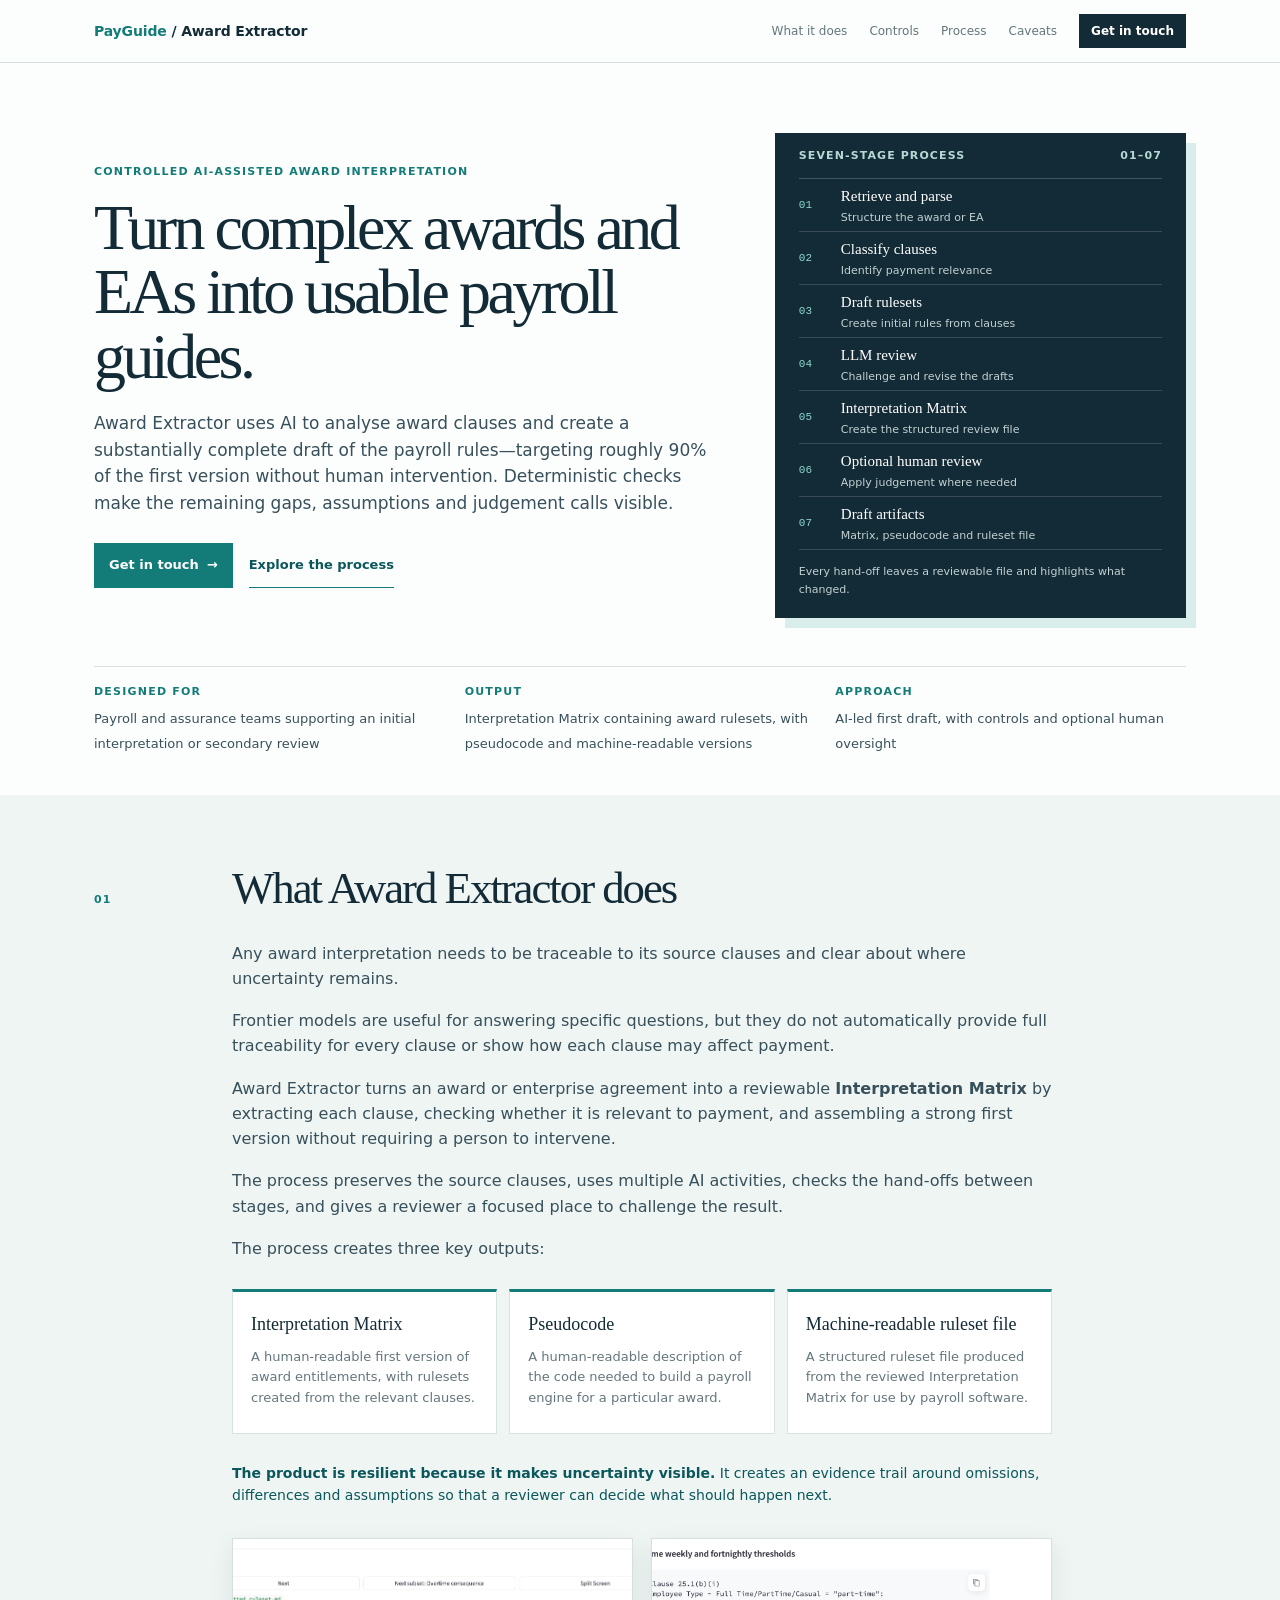
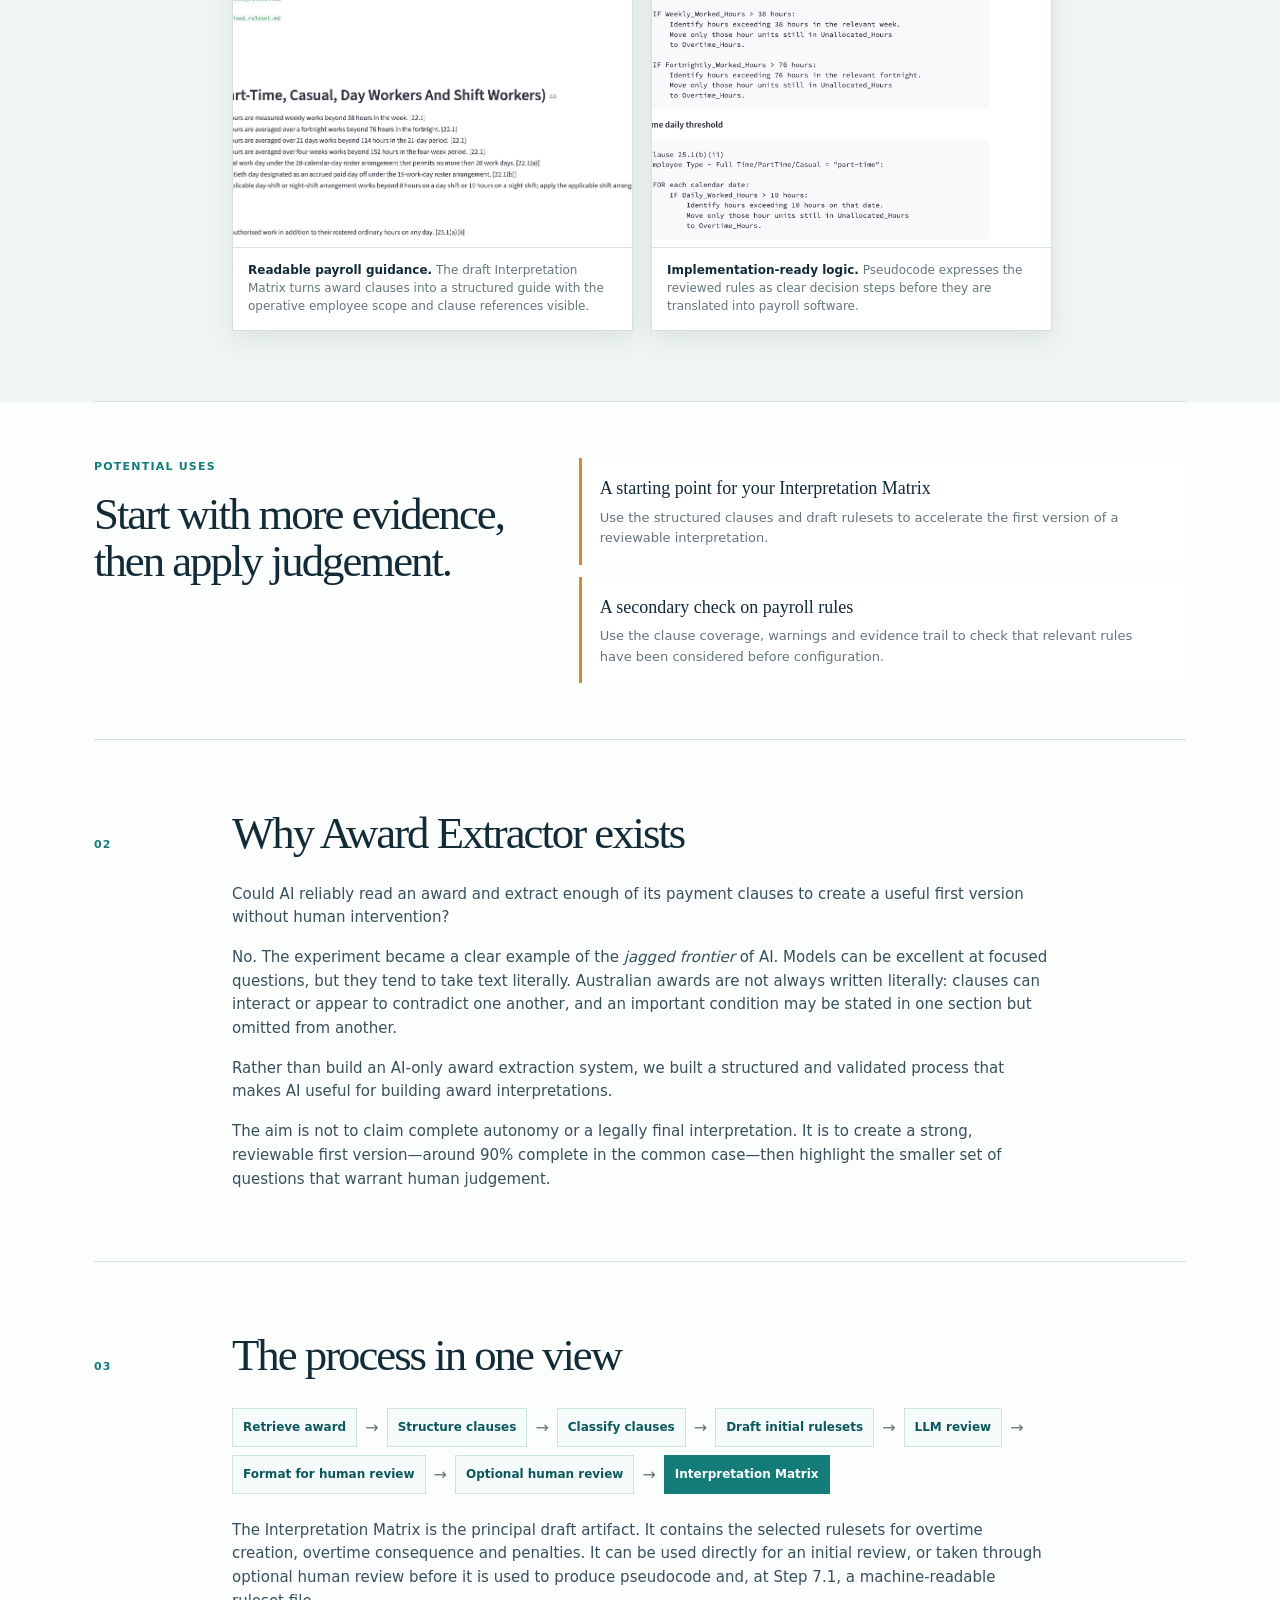
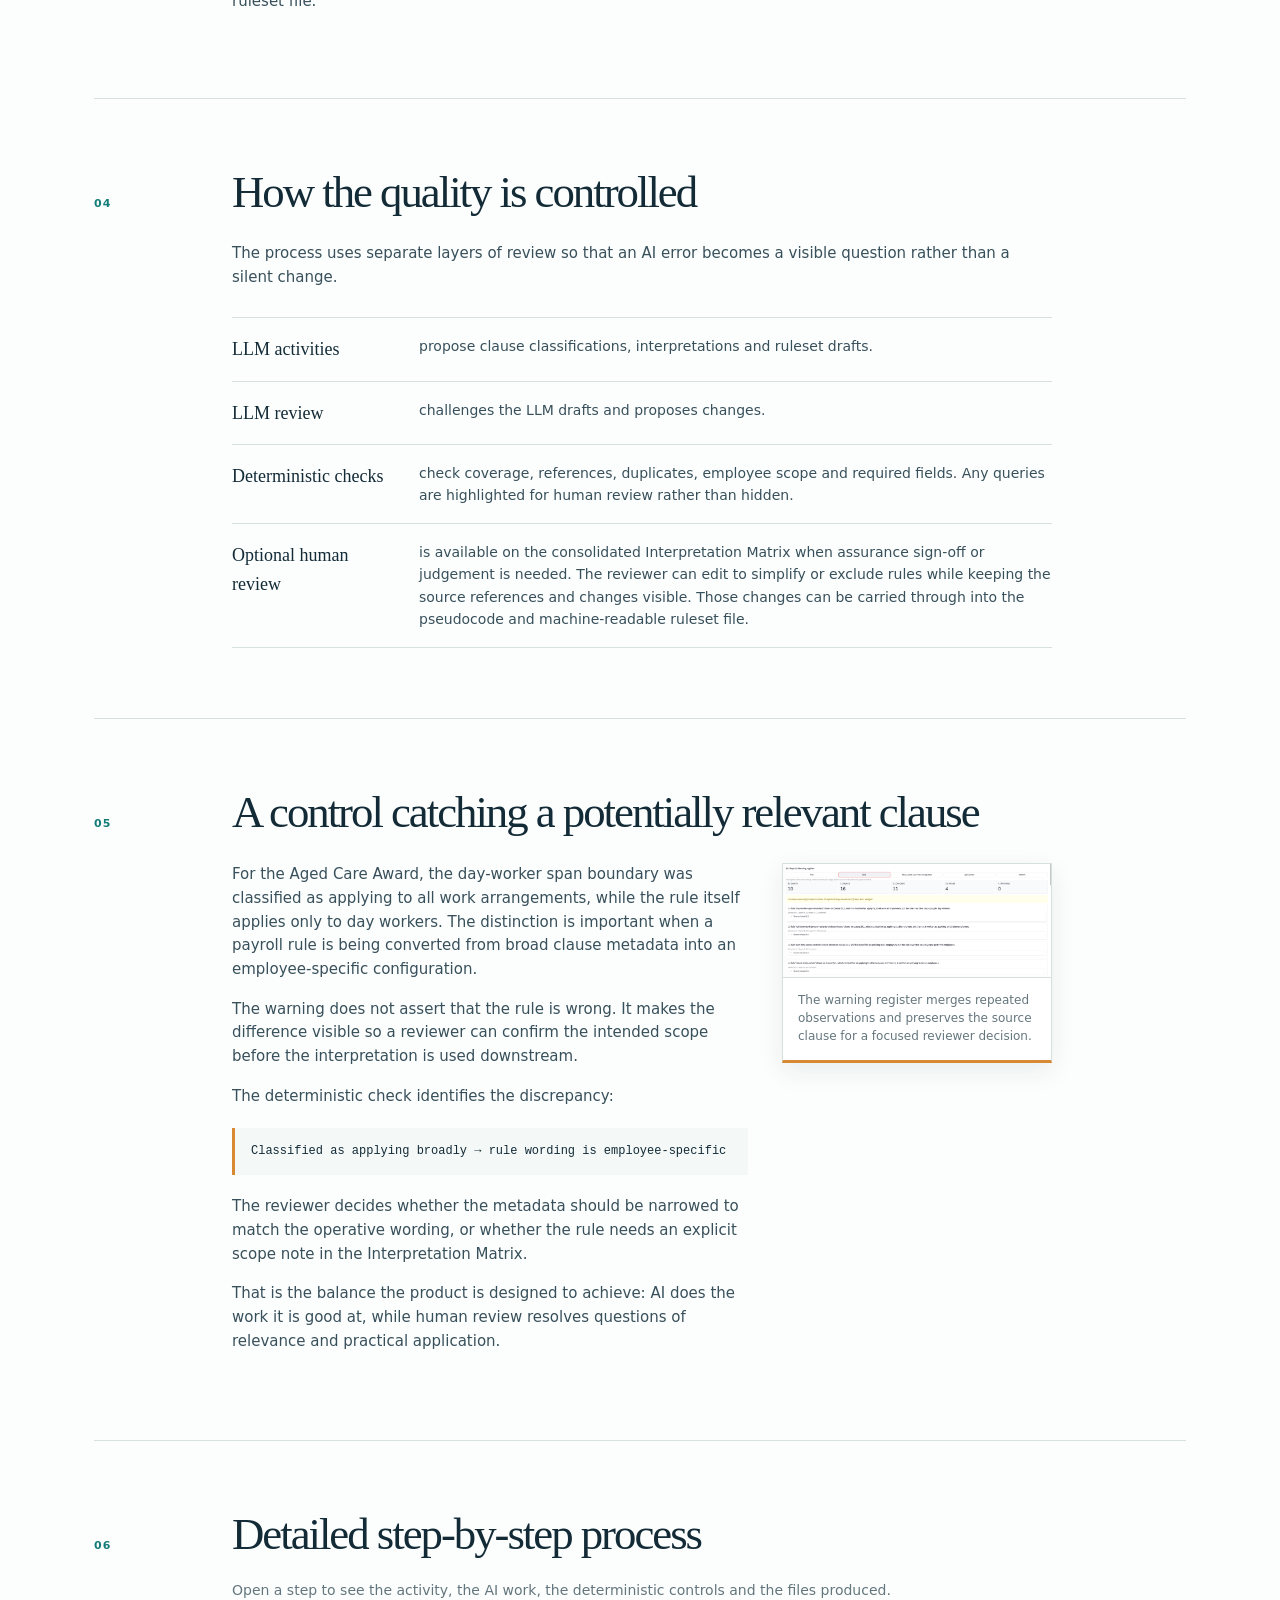
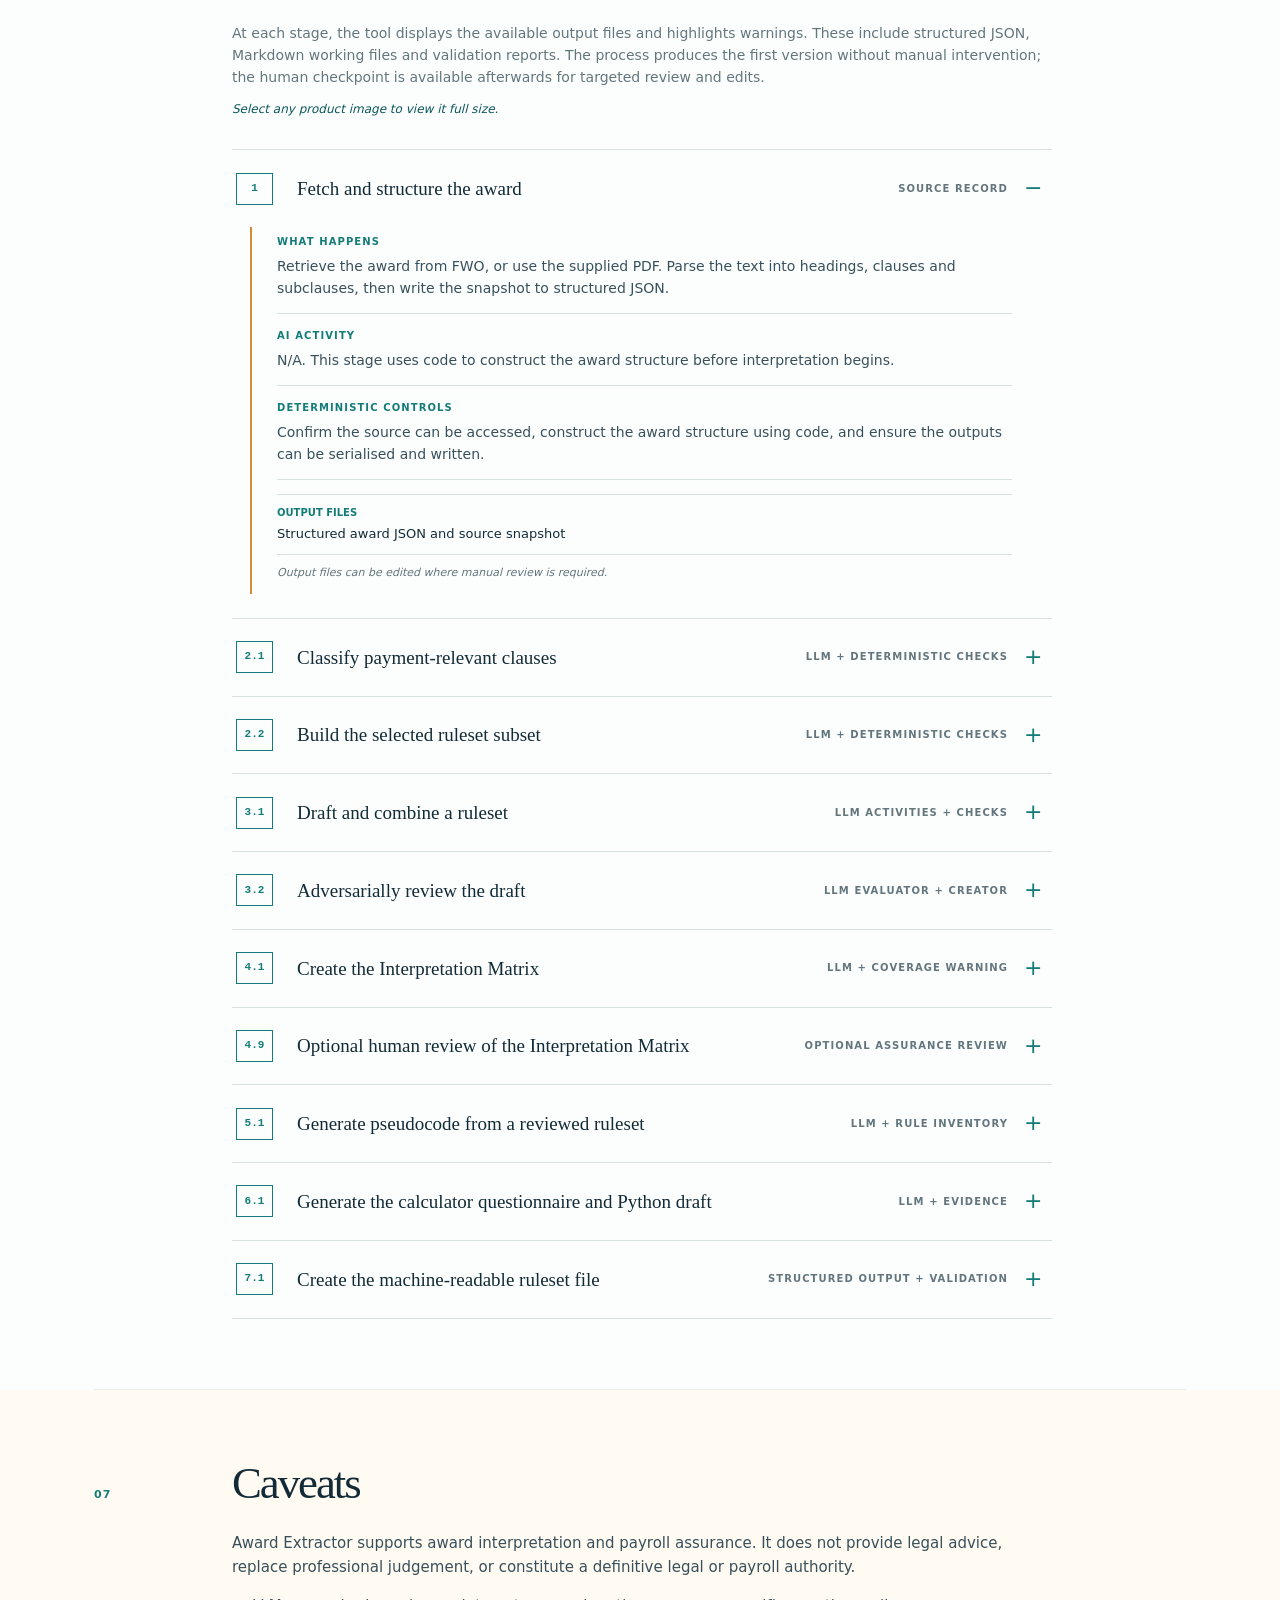
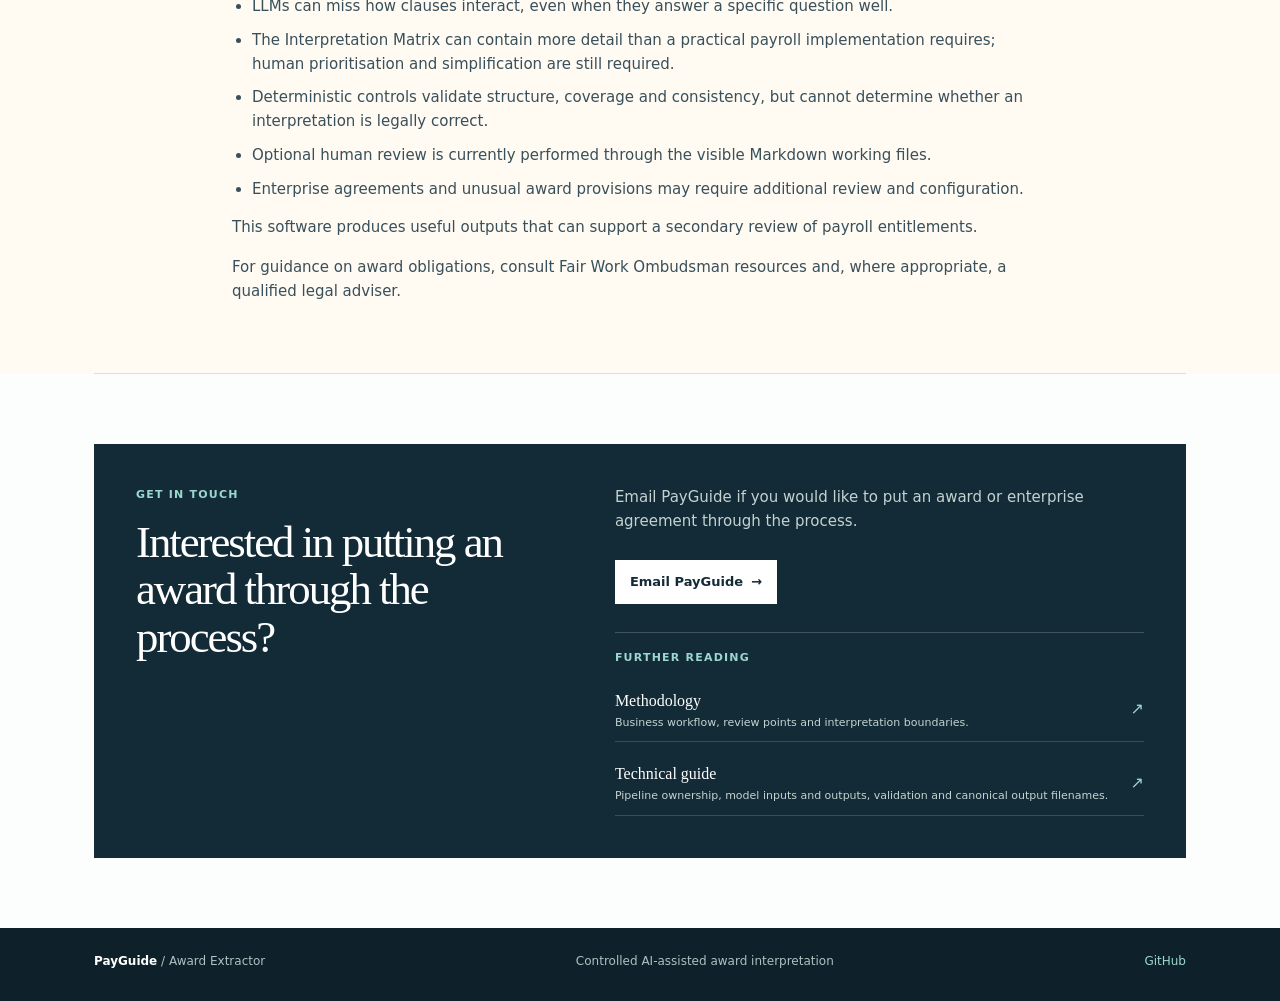
==== commit 71410b2d: "udpate front end" ====
--- a/frontend/index.html
+++ b/frontend/index.html
@@ -15,7 +15,7 @@
     <div class="page-width header-inner"><a class="wordmark" href="#top"><span>PayGuide</span> / Award Extractor</a>
       <nav class="product-nav" aria-label="Page navigation"><a href="#summary">What it does</a><a
           href="#controls">Controls</a><a href="#process-title">Process</a><a href="#caveats-title">Caveats</a><a
-          class="nav-cta" href="#try">Try it</a></nav>
+          class="nav-cta" href="#try">Get in touch</a></nav>
     </div>
   </header>
 
@@ -24,26 +24,29 @@
       <div class="hero-copy">
         <p class="kicker">Controlled AI-assisted award interpretation</p>
         <h1 id="page-title">Turn complex awards and EAs into usable payroll guides.</h1>
-        <p class="lead">Award Extractor uses AI to analyse award clauses and create draft rulesets. Deterministic
-          checks ensure every clause is accounted for, then a structured review step helps people make the final
-          judgement.</p>
-        <div class="hero-actions"><a class="primary-link" href="#try">Interested in trying it? <span
+        <p class="lead">Award Extractor uses AI to analyse award clauses and create a substantially complete draft of
+          the payroll rules—targeting roughly 90% of the first version without human intervention. Deterministic
+          checks make the remaining gaps, assumptions and judgement calls visible.</p>
+        <div class="hero-actions"><a class="primary-link" href="#try">Get in touch <span
               aria-hidden="true">→</span></a><a class="secondary-link" href="#process-title">Explore the process</a></div>
       </div>
-      <aside class="trace-card" aria-label="Award Extractor evidence trail">
-        <div class="trace-card-head"><span>Evidence trail</span><span>01–07</span></div>
+      <aside class="trace-card trace-card--process" aria-label="Award Extractor seven-stage process">
+        <div class="trace-card-head"><span>Seven-stage process</span><span>01–07</span></div>
         <ol class="trace-list">
-          <li><span>01</span><div><strong>Award or EA</strong><small>Source document</small></div></li>
-          <li><span>02</span><div><strong>Payment clauses</strong><small>Classified and checked</small></div></li>
-          <li><span>03</span><div><strong>Rulesets</strong><small>Drafted and reviewed</small></div></li>
-          <li><span>04</span><div><strong>Interpretation Matrix</strong><small>Human-reviewed output</small></div></li>
+          <li><span>01</span><div><strong>Retrieve and parse</strong><small>Structure the award or EA</small></div></li>
+          <li><span>02</span><div><strong>Classify clauses</strong><small>Identify payment relevance</small></div></li>
+          <li><span>03</span><div><strong>Draft rulesets</strong><small>Create initial rules from clauses</small></div></li>
+          <li><span>04</span><div><strong>LLM review</strong><small>Challenge and revise the drafts</small></div></li>
+          <li><span>05</span><div><strong>Interpretation Matrix</strong><small>Create the structured review file</small></div></li>
+          <li><span>06</span><div><strong>Optional human review</strong><small>Apply judgement where needed</small></div></li>
+          <li><span>07</span><div><strong>Draft artifacts</strong><small>Matrix, pseudocode and ruleset file</small></div></li>
         </ol>
         <p>Every hand-off leaves a reviewable file and highlights what changed.</p>
       </aside>
       <div class="briefing-meta">
-        <div><span class="meta-label">Designed for</span><span>Payroll and assurance teams</span></div>
-        <div><span class="meta-label">Output</span><span>Interpretation Matrix containing rulesets</span></div>
-        <div><span class="meta-label">Approach</span><span>AI activity + controls + review</span></div>
+        <div><span class="meta-label">Designed for</span><span>Payroll and assurance teams supporting an initial interpretation or secondary review</span></div>
+        <div><span class="meta-label">Output</span><span>Interpretation Matrix containing award rulesets, with pseudocode and machine-readable versions</span></div>
+        <div><span class="meta-label">Approach</span><span>AI-led first draft, with controls and optional human oversight</span></div>
       </div>
     </section>
 
@@ -52,18 +55,18 @@
         <h2 id="summary-title">What Award Extractor does</h2>
       </div>
       <div class="summary-content">
-        <p>Any award interpretation needs to be complete, traceable to its source clauses, and supported by human
-          judgement where there is uncertainty.</p>
+        <p>Any award interpretation needs to be traceable to its source clauses and clear about where uncertainty
+          remains.</p>
         <p>Frontier models are useful for answering specific questions, but they do not automatically provide full
           traceability for every clause or show how each clause may affect payment.</p>
         <p>Award Extractor turns an award or enterprise agreement into a reviewable <strong>Interpretation
-            Matrix</strong> by extracting each clause, checking whether it is relevant to payment, and then
-          summarising the results for human review.</p>
+            Matrix</strong> by extracting each clause, checking whether it is relevant to payment, and assembling a
+          strong first version without requiring a person to intervene.</p>
         <p>The process preserves the source clauses, uses multiple AI activities, checks the hand-offs between stages,
           and gives a reviewer a focused place to challenge the result.</p>
         <p>The process creates three key outputs:</p>
         <ul class="rulesets">
-          <li><strong>Interpretation Matrix</strong><span>A human-readable summary of award entitlements containing rulesets created from the relevant clauses.</span></li>
+          <li><strong>Interpretation Matrix</strong><span>A human-readable first version of award entitlements, with rulesets created from the relevant clauses.</span></li>
           <li><strong>Pseudocode</strong><span>A human-readable description of the code needed to build a payroll engine
               for a particular award.</span></li>
           <li><strong>Machine-readable ruleset file</strong><span>A structured ruleset file produced from the reviewed
@@ -72,6 +75,22 @@
         <p class="summary-close"><strong>The product is resilient because it makes uncertainty visible.</strong> It
           creates an evidence trail around omissions, differences and assumptions so that a reviewer can decide what
           should happen next.</p>
+        <div class="summary-evidence" aria-label="Award Extractor output examples">
+          <figure class="product-shot product-shot--summary">
+            <img src="images/product-screens/09-formatted-overtime-guide.png"
+              alt="Aged Care Award formatted overtime guide showing overtime triggers for all employees and full-time employees"
+              loading="lazy">
+            <figcaption><strong>Readable payroll guidance.</strong> The draft Interpretation Matrix turns award clauses
+              into a structured guide with the operative employee scope and clause references visible.</figcaption>
+          </figure>
+          <figure class="product-shot product-shot--summary">
+            <img src="images/product-screens/12-pseudocode-output-continuation.png"
+              alt="Aged Care Award pseudocode showing explicit tests for part-time weekly, fortnightly and daily overtime thresholds"
+              loading="lazy">
+            <figcaption><strong>Implementation-ready logic.</strong> Pseudocode expresses the reviewed rules as clear
+              decision steps before they are translated into payroll software.</figcaption>
+          </figure>
+        </div>
       </div>
     </section>
 
@@ -91,17 +110,17 @@
         <h2 id="question-title">Why Award Extractor exists</h2>
       </div>
       <div class="section-copy">
-        <p>Could AI reliably read an award, extract its payment clauses and do so with enough certainty and resilience
-          to remove humans from the process?</p>
+        <p>Could AI reliably read an award and extract enough of its payment clauses to create a useful first version
+          without human intervention?</p>
         <p>No. The experiment became a clear example of the <em>jagged frontier</em> of AI. Models can be excellent at
           focused questions, but they tend to take text literally. Australian awards are not always written literally:
           clauses can interact or appear to contradict one another, and an important condition may be stated in one
           section but omitted from another.</p>
         <p>Rather than build an AI-only award extraction system, we built a structured and validated process that makes
           AI useful for building award interpretations.</p>
-        <p>AI cannot complete the process by itself. It can create an initial structured interpretation, perform
-          self-checks, and highlight uncertainty so that a human reviewer can focus on the decisions that require
-          judgement.</p>
+        <p>The aim is not to claim complete autonomy or a legally final interpretation. It is to create a strong,
+          reviewable first version—around 90% complete in the common case—then highlight the smaller set of questions
+          that warrant human judgement.</p>
       </div>
     </section>
 
@@ -112,10 +131,11 @@
       <div class="process-line" aria-label="Award process sequence"><span>Retrieve award</span><i>→</i><span>Structure
           clauses</span><i>→</i><span>Classify clauses</span><i>→</i><span>Draft initial
           rulesets</span><i>→</i><span>LLM review</span><i>→</i><span>Format for human
-          review</span><i>→</i><span>Human review</span><i>→</i><strong>Interpretation Matrix</strong></div>
-      <p class="section-copy">The human-reviewed Interpretation Matrix is the final source artifact. It contains the
-        selected rulesets for overtime creation, overtime consequence and penalties. It is then used to produce
-        pseudocode and, at Step 7.1, a machine-readable ruleset file.</p>
+          review</span><i>→</i><span>Optional human review</span><i>→</i><strong>Interpretation Matrix</strong></div>
+      <p class="section-copy">The Interpretation Matrix is the principal draft artifact. It contains the selected
+        rulesets for overtime creation, overtime consequence and penalties. It can be used directly for an initial
+        review, or taken through optional human review before it is used to produce pseudocode and, at Step 7.1, a
+        machine-readable ruleset file.</p>
     </section>
 
     <section id="controls" class="section-block" aria-labelledby="controls-title">
@@ -131,9 +151,10 @@
         <p><strong>LLM review</strong> challenges the LLM drafts and proposes changes.</p>
         <p><strong>Deterministic checks</strong> check coverage, references, duplicates, employee scope and required
           fields. Any queries are highlighted for human review rather than hidden.</p>
-        <p><strong>Human review</strong> takes place on the consolidated Interpretation Matrix. The reviewer can edit
-          to simplify or exclude rules while keeping the source references and changes visible. Human changes are
-          carried through into the pseudocode and machine-readable ruleset file.</p>
+        <p><strong>Optional human review</strong> is available on the consolidated Interpretation Matrix when assurance
+          sign-off or judgement is needed. The reviewer can edit to simplify or exclude rules while keeping the source
+          references and changes visible. Those changes can be carried through into the pseudocode and machine-readable
+          ruleset file.</p>
       </div>
     </section>
 
@@ -143,21 +164,25 @@
       </div>
       <div class="example-grid">
         <div class="example-copy">
-          <p>For the Children’s Services Award, Clause 24.1 was identified as relevant to overtime but was not present
-            in the draft overtime ruleset before review. The clause concerns meal breaks: where an employee works during
-            a required break, the time is paid at overtime rates, but remains ordinary time.</p>
-          <p>Because this is technically not an overtime clause, the AI correctly excludes it from the overtime
-            entitlements. However, because it was identified as relevant to overtime but is not included in the overtime
-            interpretation, the process highlights it for human review.</p>
+          <p>For the Aged Care Award, the day-worker span boundary was classified as applying to all work arrangements,
+            while the rule itself applies only to day workers. The distinction is important when a payroll rule is being
+            converted from broad clause metadata into an employee-specific configuration.</p>
+          <p>The warning does not assert that the rule is wrong. It makes the difference visible so a reviewer can
+            confirm the intended scope before the interpretation is used downstream.</p>
           <p>The deterministic check identifies the discrepancy:</p>
-          <blockquote>Classified as relevant → not represented in the overtime ruleset</blockquote>
-          <p>The reviewer decides whether the clause belongs in the Interpretation Matrix and whether it needs a separate
-            payment rule.</p>
+          <blockquote>Classified as applying broadly → rule wording is employee-specific</blockquote>
+          <p>The reviewer decides whether the metadata should be narrowed to match the operative wording, or whether the
+            rule needs an explicit scope note in the Interpretation Matrix.</p>
           <p>That is the balance the product is designed to achieve: AI does the work it is good at, while human review
             resolves questions of relevance and practical application.</p>
         </div>
-        <div class="placeholder" aria-label="Placeholder for future clause evidence screenshot"><span>Future evidence
-            placeholder</span><small>Add clause extract, JSON reference and warning screenshot here.</small></div>
+        <figure class="product-shot product-shot--warning">
+          <img src="images/product-screens/10-warning-register.png"
+            alt="Aged Care Award warning register showing employee-scope mismatches requiring review"
+            loading="lazy">
+          <figcaption>The warning register merges repeated observations and preserves the source clause for a focused
+            reviewer decision.</figcaption>
+        </figure>
       </div>
     </section>
 
@@ -167,9 +192,10 @@
       </div>
       <p class="section-intro">Open a step to see the activity, the AI work, the deterministic controls and the files
         produced.</p>
-      <p class="section-intro">At each stage, the tool displays a Markdown and JSON summary of the output and highlights
-        warnings, allowing manual review where required. A human checkpoint occurs after the draft Interpretation Matrix
-        is produced, allowing the user to edit it before the final Interpretation Matrix is created.</p>
+      <p class="section-intro">At each stage, the tool displays the available output files and highlights warnings.
+        These include structured JSON, Markdown working files and validation reports. The process produces the first
+        version without manual intervention; the human checkpoint is available afterwards for targeted review and edits.</p>
+      <p class="section-intro section-intro--image-note">Select any product image to view it full size.</p>
       <div class="steps">
         <details class="step" open>
           <summary><span class="step-number">1</span><span class="step-name">Fetch and structure the award</span><span
@@ -228,6 +254,20 @@
                 <dd>Payment classification JSON</dd>
               </div>
             </dl>
+            <div class="screen-gallery screen-gallery--two" aria-label="Payment clause classification examples">
+              <figure class="product-shot">
+                <img src="images/product-screens/01-payment-clause-screening.png"
+                  alt="Aged Care Award clause classified as payment relevant and requiring subclause review" loading="lazy">
+                <figcaption><span class="screen-label">Screen 1</span><strong>Clause-level screening.</strong> Clause 21
+                  is retained because ordinary-hours boundaries and related employee categories can affect payment.</figcaption>
+              </figure>
+              <figure class="product-shot">
+                <img src="images/product-screens/02-payment-clause-category.png"
+                  alt="Aged Care Award clause tagged as ordinary hours and overtime with a recorded reason" loading="lazy">
+                <figcaption><span class="screen-label">Screen 2</span><strong>Subclause categorisation.</strong> Clause
+                  21.1 is tagged and accompanied by an explanation that a reviewer can check against the award.</figcaption>
+              </figure>
+            </div>
           </div>
         </details>
         <details class="step">
@@ -262,6 +302,15 @@
                 <dd>Ruleset clause-classification JSON</dd>
               </div>
             </dl>
+            <div class="screen-gallery">
+              <figure class="product-shot">
+                <img src="images/product-screens/03-ruleset-clause-classification.png"
+                  alt="Aged Care Award clause classified as an ordinary-hours boundary with employee scope and source text"
+                  loading="lazy">
+                <figcaption><span class="screen-label">Screen 3</span><strong>Ruleset relevance and scope.</strong> The
+                  classification, employee cohort, explanation and source text are visible together for review.</figcaption>
+              </figure>
+            </div>
           </div>
         </details>
         <details class="step">
@@ -291,6 +340,20 @@
                 <dd>Expert A and B drafts, comparison output and combined ruleset component</dd>
               </div>
             </dl>
+            <div class="screen-gallery screen-gallery--two" aria-label="Independent and combined ruleset examples">
+              <figure class="product-shot">
+                <img src="images/product-screens/04-expert-a-ruleset-draft.png"
+                  alt="Aged Care Award Expert A draft translating ordinary-hours clauses into readable overtime rules" loading="lazy">
+                <figcaption><span class="screen-label">Screens 4–5</span><strong>Independent expert drafts.</strong> Two
+                  separate interpretations are produced; this view shows one draft and the clause references supporting it.</figcaption>
+              </figure>
+              <figure class="product-shot">
+                <img src="images/product-screens/07-combined-ruleset.png"
+                  alt="Aged Care Award combined overtime creation ruleset after the two expert drafts are compared" loading="lazy">
+                <figcaption><span class="screen-label">Screen 7</span><strong>Combined ruleset.</strong> The two drafts
+                  are reconciled into one structured interpretation while source references remain visible.</figcaption>
+              </figure>
+            </div>
           </div>
         </details>
         <details class="step">
@@ -323,6 +386,16 @@
                 <dd>Evaluator feedback, creator response, revised ruleset and clause-coverage warnings</dd>
               </div>
             </dl>
+            <div class="screen-gallery">
+              <figure class="product-shot product-shot--wide">
+                <img src="images/product-screens/08-review-and-revision.png"
+                  alt="Aged Care Award rule review showing evaluator rationale, creator response and revised wording alongside the revised ruleset"
+                  loading="lazy">
+                <figcaption><span class="screen-label">Screen 8</span><strong>Review, challenge and revision.</strong>
+                  The evaluator proposes a change, the creator records a decision, and the revised wording is shown
+                  alongside the resulting ruleset.</figcaption>
+              </figure>
+            </div>
           </div>
         </details>
         <details class="step">
@@ -351,18 +424,45 @@
                 <dd>Interpretation Matrix and coverage-warning output</dd>
               </div>
             </dl>
-          </div>
-        </details>
-        <details class="step">
-          <summary><span class="step-number">4.9</span><span class="step-name">Human review of the Interpretation
-              Matrix</span><span class="step-type">Human review</span></summary>
-          <div class="step-body">
-            <div class="detail-block">
-              <dt>What happens</dt>
-              <p>Provide the formatted Interpretation Matrix for human review, allowing the reviewer to make any
-                required changes. This can be read alongside the evolving drafts and any warnings produced through the
-                process. Save a final human-reviewed Interpretation Matrix. It becomes the preferred source for the
-                pseudocode and machine-readable ruleset file.</p>
+            <div class="screen-gallery screen-gallery--two" aria-label="Formatted Interpretation Matrix output">
+              <figure class="product-shot">
+                <img src="images/product-screens/09-formatted-overtime-guide.png"
+                  alt="Aged Care Award formatted overtime guide showing overtime triggers for all employees and full-time employees"
+                  loading="lazy">
+                <figcaption><span class="screen-label">Screen 9 · Aged Care Award</span><strong>Formatted
+                  Interpretation Matrix.</strong> The draft retains the applicable employee scope and clause references
+                  before human review.</figcaption>
+              </figure>
+              <figure class="product-shot">
+                <img src="images/product-screens/09-childrens-services-formatted-overtime-guide.png"
+                  alt="Children’s Services Award formatted overtime guide showing overtime triggers across employee cohorts"
+                  loading="lazy">
+                <figcaption><span class="screen-label">Screen 9 · Children’s Services Award</span><strong>Second draft
+                  example.</strong> This equivalent draft remains clearly before human review, while preserving the
+                  award-specific employee cohorts and clause references.</figcaption>
+              </figure>
+            </div>
+            <div class="screen-gallery" aria-label="Formatted output warning example">
+              <figure class="product-shot product-shot--warning">
+                <img src="images/product-screens/10-warning-register.png"
+                  alt="Aged Care Award warning register merging repeated clause coverage and employee scope observations"
+                  loading="lazy">
+                <figcaption><span class="screen-label">Screen 10</span><strong>Consolidated warnings.</strong> Repeated
+                  observations are merged, attributed to their stage and presented as review work—not hidden failures.</figcaption>
+              </figure>
+            </div>
+          </div>
+        </details>
+        <details class="step">
+          <summary><span class="step-number">4.9</span><span class="step-name">Optional human review of the
+              Interpretation Matrix</span><span class="step-type">Optional assurance review</span></summary>
+          <div class="step-body">
+            <div class="detail-block">
+              <dt>What happens</dt>
+              <p>Provide the formatted Interpretation Matrix for optional human review, allowing the reviewer to make
+                any required changes. This can be read alongside the evolving drafts and any warnings produced through
+                the process. A reviewer-edited version becomes the preferred source for the pseudocode and
+                machine-readable ruleset file where additional assurance is required.</p>
             </div>
             <dl>
               <div>
@@ -370,6 +470,15 @@
                 <dd>Human-reviewed Interpretation Matrix Markdown working file</dd>
               </div>
             </dl>
+            <div class="screen-gallery">
+              <figure class="product-shot">
+                <img src="images/product-screens/11-human-review-editor.png"
+                  alt="Aged Care Award human review editor containing the reviewer-facing overtime guide and a save action"
+                  loading="lazy">
+                <figcaption><span class="screen-label">Screen 11</span><strong>Human checkpoint.</strong> The reviewer
+                  can edit the consolidated guide before saving the version used by downstream outputs.</figcaption>
+              </figure>
+            </div>
           </div>
         </details>
         <details class="step">
@@ -398,6 +507,33 @@
                 <dd>Pseudocode Markdown and validation JSON/Markdown</dd>
               </div>
             </dl>
+            <div class="screen-gallery screen-gallery--two" aria-label="Aged Care Award pseudocode output">
+              <figure class="product-shot">
+                <img src="images/product-screens/12-pseudocode-output.png"
+                  alt="Aged Care Award overtime pseudocode output showing the start of the rule inventory"
+                  loading="lazy">
+                <figcaption><span class="screen-label">Aged Care Award · draft pseudocode</span><strong>Actual
+                  generated output.</strong> Created before human review, this implementation-oriented source
+                  translates the current rules into a payroll decision sequence.</figcaption>
+              </figure>
+              <figure class="product-shot">
+                <img src="images/product-screens/12-childrens-services-pseudocode-output.png"
+                  alt="Children’s Services Award overtime pseudocode output defining worked intervals and derived fields"
+                  loading="lazy">
+                <figcaption><span class="screen-label">Children’s Services Award · draft pseudocode</span><strong>Actual
+                  generated output.</strong> Created before human review, the same stage produces an award-specific
+                  implementation description for targeted review or downstream development.</figcaption>
+              </figure>
+            </div>
+            <div class="screen-gallery" aria-label="Pseudocode validation example">
+              <figure class="product-shot product-shot--warning">
+                <img src="images/product-screens/12-pseudocode-validation-warning.png"
+                  alt="Aged Care Award pseudocode validation showing implementation notes and a visible coverage issue status"
+                  loading="lazy">
+                <figcaption><span class="screen-label">Screen 12</span><strong>Pseudocode coverage check.</strong> The
+                  pseudocode remains available, but the validation result makes incomplete coverage visible before implementation.</figcaption>
+              </figure>
+            </div>
           </div>
         </details>
         <details class="step">
@@ -426,6 +562,21 @@
                 <dd>Calculator questionnaire JSON and calculator Python draft</dd>
               </div>
             </dl>
+            <div class="screen-gallery screen-gallery--two" aria-label="Calculator ruleset and Python examples">
+              <figure class="product-shot product-shot--warning">
+                <img src="images/product-screens/13-calculator-ruleset.png"
+                  alt="Aged Care Award calculator questionnaire showing derived values, review context and unresolved configuration items"
+                  loading="lazy">
+                <figcaption><span class="screen-label">Screen 13</span><strong>Structured calculator inputs.</strong>
+                  Derived answers, defaults and items needing confirmation are clearly distinguished before approval.</figcaption>
+              </figure>
+              <figure class="product-shot product-shot--warning">
+                <img src="images/product-screens/14-calculator-python.png"
+                  alt="Aged Care Award generated calculator Python with review warnings and an editable source view" loading="lazy">
+                <figcaption><span class="screen-label">Screen 14</span><strong>Implementation draft with guardrails.</strong>
+                  Generated Python carries its assumptions and warnings forward so they cannot be mistaken for approved rules.</figcaption>
+              </figure>
+            </div>
           </div>
         </details>
         <details class="step">
@@ -434,13 +585,14 @@
           <div class="step-body">
             <div class="detail-block">
               <dt>What happens</dt>
-              <p>Convert the human-reviewed Interpretation Matrix and its rulesets into the machine-readable schema
-                required by payroll software.</p>
-            </div>
-            <div class="detail-block">
-              <dt>AI activity</dt>
-              <p>The reviewed ruleset data is structured into the required machine-readable format. This output is
-                generated from the reviewed Interpretation Matrix rather than from an earlier draft.</p>
+              <p>Convert the Interpretation Matrix and its rulesets into the machine-readable schema required by
+                payroll software. Where a reviewer has made edits, use that reviewer-edited version.</p>
+            </div>
+            <div class="detail-block">
+              <dt>AI activity</dt>
+              <p>The Interpretation Matrix ruleset data is structured into the required machine-readable format. This
+                output is generated from the current Matrix, including any reviewer edits, rather than from an earlier
+                draft.</p>
             </div>
             <div class="detail-block">
               <dt>Deterministic controls</dt>
@@ -453,6 +605,16 @@
                 <dd>Machine-readable ruleset file</dd>
               </div>
             </dl>
+            <div class="screen-gallery" aria-label="Illustrative machine-readable ruleset screen">
+              <figure class="product-shot product-shot--wide product-shot--warning">
+                <img src="images/product-screens/19-machine-readable-ruleset-preview.svg"
+                  alt="Illustrative proposed Step 7.1 screen showing a machine-readable overtime ruleset, source trace and validation notes"
+                  loading="lazy">
+                <figcaption><span class="screen-label">Step 7.1 · illustrative product preview</span><strong>What the
+                  machine-readable hand-off will look like.</strong> This is a proposed screen design, clearly marked
+                  as illustrative because the current pipeline does not yet generate a Step 7.1 artifact.</figcaption>
+              </figure>
+            </div>
           </div>
         </details>
       </div>
@@ -460,47 +622,94 @@
 
     <section class="section-block caveats" aria-labelledby="caveats-title">
       <div class="section-heading"><span class="section-number">07</span>
-        <h2 id="caveats-title">Caveats and current status</h2>
+        <h2 id="caveats-title">Caveats</h2>
       </div>
       <div class="section-copy">
-        <p>Award Extractor is designed to support award interpretation and payroll assurance. It does not provide legal
-          advice, does not remove the need for professional judgement, and should not be treated as an unquestionable
-          legal or payroll authority.</p>
+        <p>Award Extractor supports award interpretation and payroll assurance. It does not provide legal advice,
+          replace professional judgement, or constitute a definitive legal or payroll authority.</p>
         <ul>
-          <li>AI can miss how clauses interact, even when it answers a specific question well.</li>
-          <li>The Interpretation Matrix can be more comprehensive than a practical payroll implementation needs; human
-            prioritisation is still required.</li>
-          <li>Deterministic checks validate structure, coverage and consistency. They do not prove that an
+          <li>LLMs can miss how clauses interact, even when they answer a specific question well.</li>
+          <li>The Interpretation Matrix can contain more detail than a practical payroll implementation requires; human
+            prioritisation and simplification are still required.</li>
+          <li>Deterministic controls validate structure, coverage and consistency, but cannot determine whether an
             interpretation is legally correct.</li>
-          <li>Human review is currently performed through the visible Markdown working files.</li>
+          <li>Optional human review is currently performed through the visible Markdown working files.</li>
           <li>Enterprise agreements and unusual award provisions may require additional review and configuration.</li>
         </ul>
-        <p>The product is good enough to share because it produces useful outputs and asks the right questions when
-          something changes or disappears. Future updates to this page will show the Markdown, JSON and warning outputs
-          produced at each stage.</p>
+        <p>This software produces useful outputs that can support a secondary review of payroll entitlements.</p>
+        <p>For guidance on award obligations, consult Fair Work Ombudsman resources and, where appropriate, a qualified
+          legal adviser.</p>
       </div>
     </section>
 
     <section id="try" class="trial" aria-labelledby="trial-title">
       <div>
-        <p class="kicker">Try Award Extractor</p>
+        <p class="kicker">Get in touch</p>
         <h2 id="trial-title">Interested in putting an award through the process?</h2>
       </div>
       <div class="trial-copy">
-        <p>Trial access is currently by conversation. The source code is available for anyone who wants to inspect,
-          run or extend the workflow.</p>
-        <div class="trial-actions"><a class="primary-link" href="https://github.com/caineosborne/award-extractor/issues/new"
-            target="_blank" rel="noreferrer">Request a trial via GitHub <span aria-hidden="true">→</span></a><a
-            class="secondary-link" href="https://github.com/caineosborne/award-extractor" target="_blank"
-            rel="noreferrer">View the source code</a></div>
+        <p>Email PayGuide if you would like to put an award or enterprise
+          agreement through the process.</p>
+        <div class="trial-actions"><a class="primary-link" href="mailto:payguideau@gmail.com?subject=Award%20Extractor%20enquiry">Email PayGuide <span aria-hidden="true">→</span></a></div>
+        <div class="further-reading">
+          <p class="resources-label">Further reading</p>
+          <div class="resource-links">
+            <a class="resource-link" href="https://github.com/caineosborne/award-extractor/blob/main/METHODOLOGY.md"
+              target="_blank" rel="noreferrer"><span><strong>Methodology</strong><small>Business workflow, review points and interpretation boundaries.</small></span><b aria-hidden="true">↗</b></a>
+            <a class="resource-link" href="https://github.com/caineosborne/award-extractor/blob/main/TECHNICAL_GUIDE.md"
+              target="_blank" rel="noreferrer"><span><strong>Technical guide</strong><small>Pipeline ownership, model inputs and outputs, validation and canonical output filenames.</small></span><b aria-hidden="true">↗</b></a>
+          </div>
+        </div>
       </div>
     </section>
   </main>
+  <dialog id="image-viewer" class="image-viewer" aria-label="Expanded product screenshot">
+    <div class="image-viewer-actions">
+      <button class="image-viewer-close" type="button" aria-label="Close expanded image">×</button>
+    </div>
+    <img src="" alt="">
+  </dialog>
   <footer class="site-footer">
     <div class="page-width footer-inner"><span><strong>PayGuide</strong> / Award Extractor</span><span>Controlled
         AI-assisted award interpretation</span><a href="https://github.com/caineosborne/award-extractor" target="_blank"
         rel="noreferrer">GitHub</a></div>
   </footer>
+  <script>
+    const imageViewer = document.querySelector('#image-viewer');
+    const imageViewerImage = imageViewer.querySelector('img');
+    const imageViewerClose = imageViewer.querySelector('.image-viewer-close');
+
+    function closeImageViewer() {
+      imageViewer.close();
+    }
+
+    function openImageViewer(image) {
+      imageViewerImage.style.width = '';
+      imageViewerImage.style.height = '';
+      imageViewerImage.src = image.currentSrc || image.src;
+      imageViewerImage.alt = image.alt;
+      imageViewer.showModal();
+    }
+
+    document.querySelectorAll('.product-shot img').forEach((image) => {
+      image.setAttribute('tabindex', '0');
+      image.setAttribute('role', 'button');
+      image.setAttribute('aria-haspopup', 'dialog');
+      image.setAttribute('title', 'Select to enlarge');
+      image.addEventListener('click', () => openImageViewer(image));
+      image.addEventListener('keydown', (event) => {
+        if (event.key === 'Enter' || event.key === ' ') {
+          event.preventDefault();
+          openImageViewer(image);
+        }
+      });
+    });
+
+    imageViewerClose.addEventListener('click', closeImageViewer);
+    imageViewer.addEventListener('click', (event) => {
+      if (event.target === imageViewer) closeImageViewer();
+    });
+  </script>
 </body>
 
 </html>
--- a/frontend/styles.css
+++ b/frontend/styles.css
@@ -16,6 +16,7 @@
 html { scroll-behavior: smooth; }
 body { background: var(--paper); color: var(--ink); font-family: Inter, ui-sans-serif, system-ui, -apple-system, BlinkMacSystemFont, "Segoe UI", sans-serif; line-height: 1.58; margin: 0; }
 a { color: inherit; }
+section[id], h2[id] { scroll-margin-top: 82px; }
 :focus-visible { outline: 3px solid var(--review); outline-offset: 4px; }
 .page-width { margin: 0 auto; max-width: var(--max-width); padding-left: 34px; padding-right: 34px; }
 
@@ -30,7 +31,7 @@
 
 .intro { display: grid; gap: 46px 64px; grid-template-columns: minmax(0, 1.08fr) minmax(300px, .72fr); padding: 70px 0 40px; }
 .hero-copy { align-self: center; }
-.kicker, .section-number, .step-type, dt, .meta-label { color: var(--teal); font-size: 10px; font-weight: 750; letter-spacing: .11em; text-transform: uppercase; }
+.kicker, .section-number, .step-type, dt, .meta-label { color: var(--teal); font-size: 11px; font-weight: 750; letter-spacing: .11em; text-transform: uppercase; }
 .kicker { margin: 0 0 15px; }
 h1, h2, .step-name { font-family: Georgia, "Times New Roman", serif; }
 h1 { font-size: clamp(2.75rem, 5vw, 4.4rem); font-weight: 400; letter-spacing: -.055em; line-height: 1.01; margin: 0 0 20px; max-width: 690px; }
@@ -43,14 +44,18 @@
 .primary-link span { margin-left: 8px; }
 .secondary-link { border-bottom: 1px solid var(--teal); color: var(--teal-deep); padding: 11px 0; }
 .trace-card { align-self: center; background: var(--ink); box-shadow: 10px 10px 0 var(--teal-soft); color: #fff; padding: 0 24px 20px; }
-.trace-card-head { border-bottom: 1px solid rgba(255,255,255,.2); color: #b7d9d4; display: flex; font-size: 10px; font-weight: 700; justify-content: space-between; letter-spacing: .1em; padding: 14px 0; text-transform: uppercase; }
+.trace-card-head { border-bottom: 1px solid rgba(255,255,255,.2); color: #b7d9d4; display: flex; font-size: 11px; font-weight: 700; justify-content: space-between; letter-spacing: .1em; padding: 14px 0; text-transform: uppercase; }
 .trace-list { counter-reset: trace; list-style: none; margin: 0; padding: 0; }
 .trace-list li { align-items: center; border-bottom: 1px solid rgba(255,255,255,.15); display: grid; gap: 13px; grid-template-columns: 29px 1fr; min-height: 62px; }
-.trace-list li > span { color: #8ed7cd; font-family: ui-monospace, SFMono-Regular, Menlo, monospace; font-size: 10px; }
+.trace-list li > span { color: #8ed7cd; font-family: ui-monospace, SFMono-Regular, Menlo, monospace; font-size: 11px; }
 .trace-list strong, .trace-list small { display: block; }
 .trace-list strong { font-family: Georgia, "Times New Roman", serif; font-size: 16px; font-weight: 400; }
 .trace-list small { color: #c2d1d1; font-size: 11px; }
 .trace-card > p { color: #c2d1d1; font-size: 12px; margin: 16px 0 0; }
+.trace-card--process .trace-list li { min-height: 53px; }
+.trace-card--process .trace-list strong { font-size: 15px; }
+.trace-card--process .trace-list small { font-size: 11px; }
+.trace-card--process > p { font-size: 11px; margin-top: 13px; }
 .briefing-meta { border-top: 1px solid var(--line); display: grid; gap: 20px; grid-column: 1 / -1; grid-template-columns: repeat(3, 1fr); margin-top: 2px; padding-top: 16px; }
 .briefing-meta .meta-label { display: block; margin-bottom: 4px; }
 .briefing-meta > div > span:last-child { color: var(--ink-soft); font-size: 13px; }
@@ -66,6 +71,7 @@
 .rulesets strong { color: var(--ink); display: block; font-family: Georgia, "Times New Roman", serif; font-size: 18px; font-weight: 400; margin-bottom: 8px; }
 .rulesets span { color: var(--muted); display: block; font-size: 13px; }
 .summary-close { color: var(--teal-deep); font-size: 14px; }
+.summary-evidence { display: grid; gap: 18px; grid-template-columns: repeat(2, minmax(0, 1fr)); margin-top: 32px; }
 .uses { align-items: start; border-bottom: 1px solid var(--line); display: grid; gap: 36px; grid-template-columns: .85fr 1.15fr; padding: 56px 0; }
 .uses h2 { max-width: 430px; }
 .use-list { display: grid; gap: 12px; list-style: none; margin: 0; padding: 0; }
@@ -94,7 +100,19 @@
 .placeholder span { font-size: 13px; font-weight: 700; }
 .placeholder small { color: var(--muted); font-size: 12px; margin-top: 8px; }
 
+.screen-gallery { margin-top: 24px; max-width: 820px; }
+.screen-gallery--two { display: grid; gap: 18px; grid-template-columns: repeat(2, minmax(0, 1fr)); }
+.product-shot { background: #fff; border: 1px solid var(--line); box-shadow: 0 8px 24px rgba(19, 43, 55, .08); margin: 0; overflow: hidden; }
+.product-shot img { background: #fff; cursor: zoom-in; display: block; height: auto; width: 100%; }
+.product-shot figcaption { border-top: 1px solid var(--line); color: var(--muted); font-size: 12px; line-height: 1.5; padding: 13px 15px 15px; }
+.product-shot figcaption strong { color: var(--ink); }
+.product-shot--warning { border-bottom: 3px solid var(--review); }
+.product-shot--summary img { aspect-ratio: 7 / 5.4; object-fit: cover; object-position: top; }
+.screen-label { color: var(--teal); display: block; font-size: 9px; font-weight: 750; letter-spacing: .11em; margin-bottom: 4px; text-transform: uppercase; }
+.example-grid .product-shot { align-self: start; }
+
 .section-intro { color: var(--muted); font-size: 14px; margin-bottom: 8px; margin-top: 21px; }
+.section-intro--image-note { color: var(--teal-deep); font-size: 12px; font-style: italic; margin-top: 12px; }
 .steps { border-top: 1px solid var(--line); margin-top: 30px; }
 .step { border-bottom: 1px solid var(--line); }
 .step summary { align-items: center; cursor: pointer; display: grid; gap: 16px; grid-template-columns: 45px 1fr auto 24px; list-style: none; padding: 21px 4px; }
@@ -111,10 +129,10 @@
 dl { margin: 0; }
 dl > div { border-top: 1px solid var(--line); padding: 10px 0; }
 dl > div:last-child { border-bottom: 1px solid var(--line); }
-dt { font-size: 9px; margin-bottom: 3px; }
+dt { font-size: 10px; margin-bottom: 3px; }
 dd { color: var(--ink); font-size: 13px; margin: 0; }
 .step-body dl dt { font-size: 0; }
-.step-body dl dt::after { content: "Output files"; font-size: 9px; }
+.step-body dl dt::after { content: "Output files"; font-size: 10px; }
 .step-body dl::after { color: var(--muted); content: "Output files can be edited where manual review is required."; display: block; font-size: 11px; font-style: italic; margin-top: 9px; }
 
 .caveats { background: #fffaf2; box-shadow: 0 0 0 100vmax #fffaf2; clip-path: inset(0 -100vmax); }
@@ -126,10 +144,28 @@
 .trial .primary-link { background: #fff; color: var(--ink); }
 .trial .primary-link:hover { background: var(--teal-soft); }
 .trial .secondary-link { border-color: #9bd7ce; color: #9bd7ce; }
+.further-reading { border-top: 1px solid rgba(255,255,255,.2); margin-top: 28px; padding-top: 16px; }
+.resources-label { color: #9bd7ce; font-size: 11px; font-weight: 750; letter-spacing: .11em; margin-bottom: 10px !important; text-transform: uppercase; }
+.resource-links { display: grid; gap: 8px; }
+.resource-link { align-items: center; border-bottom: 1px solid rgba(255,255,255,.16); color: #fff; display: grid; gap: 12px; grid-template-columns: 1fr auto; padding: 11px 0; text-decoration: none; }
+.resource-link:hover strong { color: #9bd7ce; }
+.resource-link strong, .resource-link small { display: block; }
+.resource-link strong { font-family: Georgia, "Times New Roman", serif; font-size: 16px; font-weight: 400; }
+.resource-link small { color: #c4d2d1; font-size: 11px; line-height: 1.4; margin-top: 2px; }
+.resource-link b { color: #9bd7ce; font-size: 16px; font-weight: 400; }
 .site-footer { background: #0e2029; color: #afc1c1; font-size: 12px; padding: 24px 0 30px; }
 .footer-inner { display: flex; gap: 18px; justify-content: space-between; }
 .footer-inner strong { color: #fff; }
 .footer-inner a { color: #9bd7ce; text-decoration: none; }
+
+.image-viewer { align-items: center; background: rgba(7, 24, 31, .97); border: 0; height: 100vh; inset: 0; justify-content: center; margin: 0; max-height: none; max-width: none; overflow: hidden; padding: 24px 72px; position: fixed; width: 100vw; }
+.image-viewer[open] { display: flex; }
+.image-viewer::backdrop { background: rgba(7, 24, 31, .84); }
+.image-viewer img { box-shadow: 0 18px 56px rgba(0, 0, 0, .38); display: block; max-height: calc(100vh - 48px); max-width: calc(100vw - 48px); object-fit: contain; }
+.image-viewer-actions { align-items: center; display: flex; gap: 10px; position: fixed; right: 22px; top: 18px; z-index: 1; }
+.image-viewer-actions button { align-items: center; background: #fff; border: 0; color: var(--ink); cursor: pointer; display: flex; font-weight: 700; justify-content: center; }
+.image-viewer-close { border-radius: 50%; font-size: 27px; height: 42px; line-height: 1; padding: 0 0 4px; width: 42px; }
+.image-viewer-actions button:hover { background: var(--teal-soft); }
 
 @media (max-width: 850px) {
   .intro { gap: 36px; grid-template-columns: 1fr; }
@@ -149,6 +185,7 @@
   h1 { font-size: clamp(2.5rem, 12.5vw, 3.65rem); }
   .lead { font-size: 16px; }
   .briefing-meta, .rulesets { grid-template-columns: 1fr; }
+  .summary-evidence, .screen-gallery--two { grid-template-columns: 1fr; }
   .summary, .section-block, .process, .uses { padding: 52px 0; }
   .rulesets li { min-height: 0; }
   .control-list p { display: block; }
@@ -161,6 +198,13 @@
   .trial { margin: 52px 0; padding: 29px 24px; }
   .footer-inner { display: block; }
   .footer-inner span, .footer-inner a { display: block; margin: 6px 0; }
+  .image-viewer { padding: 16px; }
+  .image-viewer img { max-height: calc(100vh - 32px); max-width: calc(100vw - 32px); }
+  .image-viewer-actions { right: 12px; top: 10px; }
+}
+
+@media (max-width: 480px) {
+  .product-nav a:not(.nav-cta) { display: none; }
 }
 
 @media (prefers-reduced-motion: reduce) { html { scroll-behavior: auto; } }
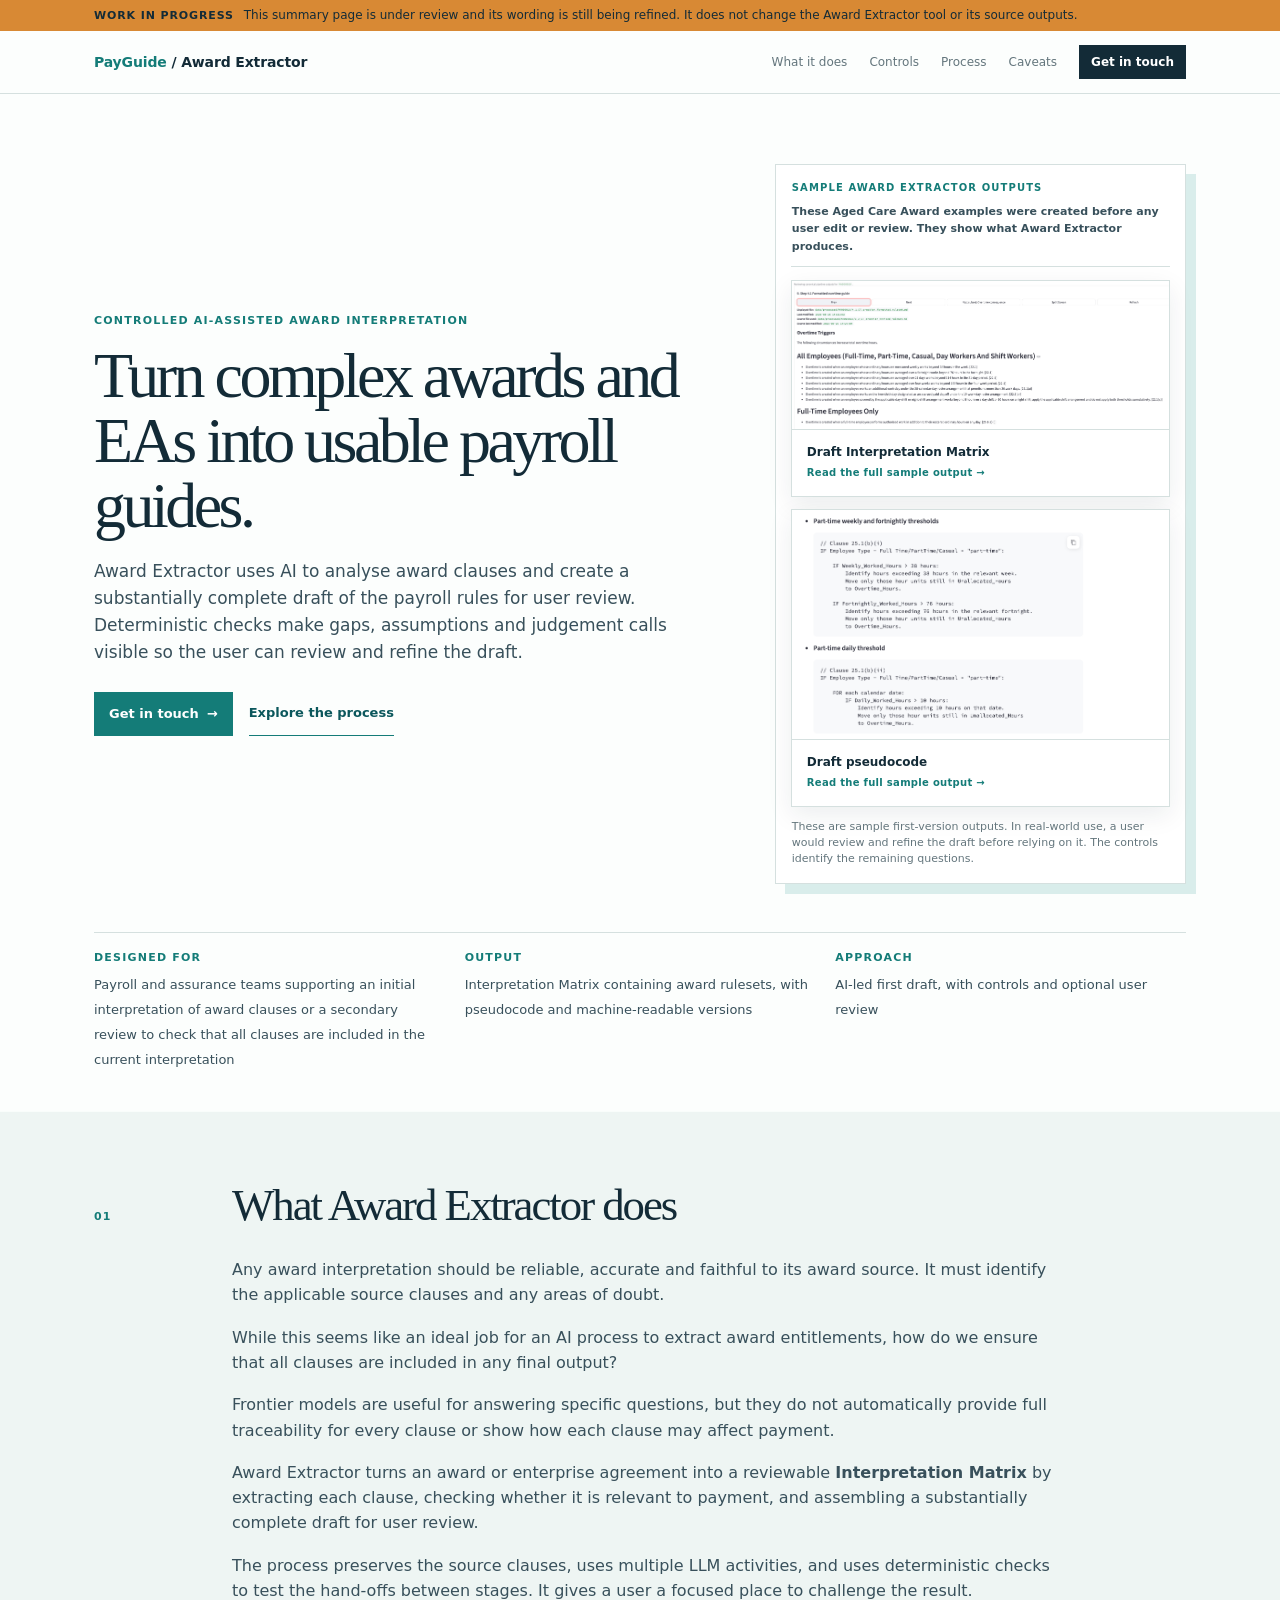
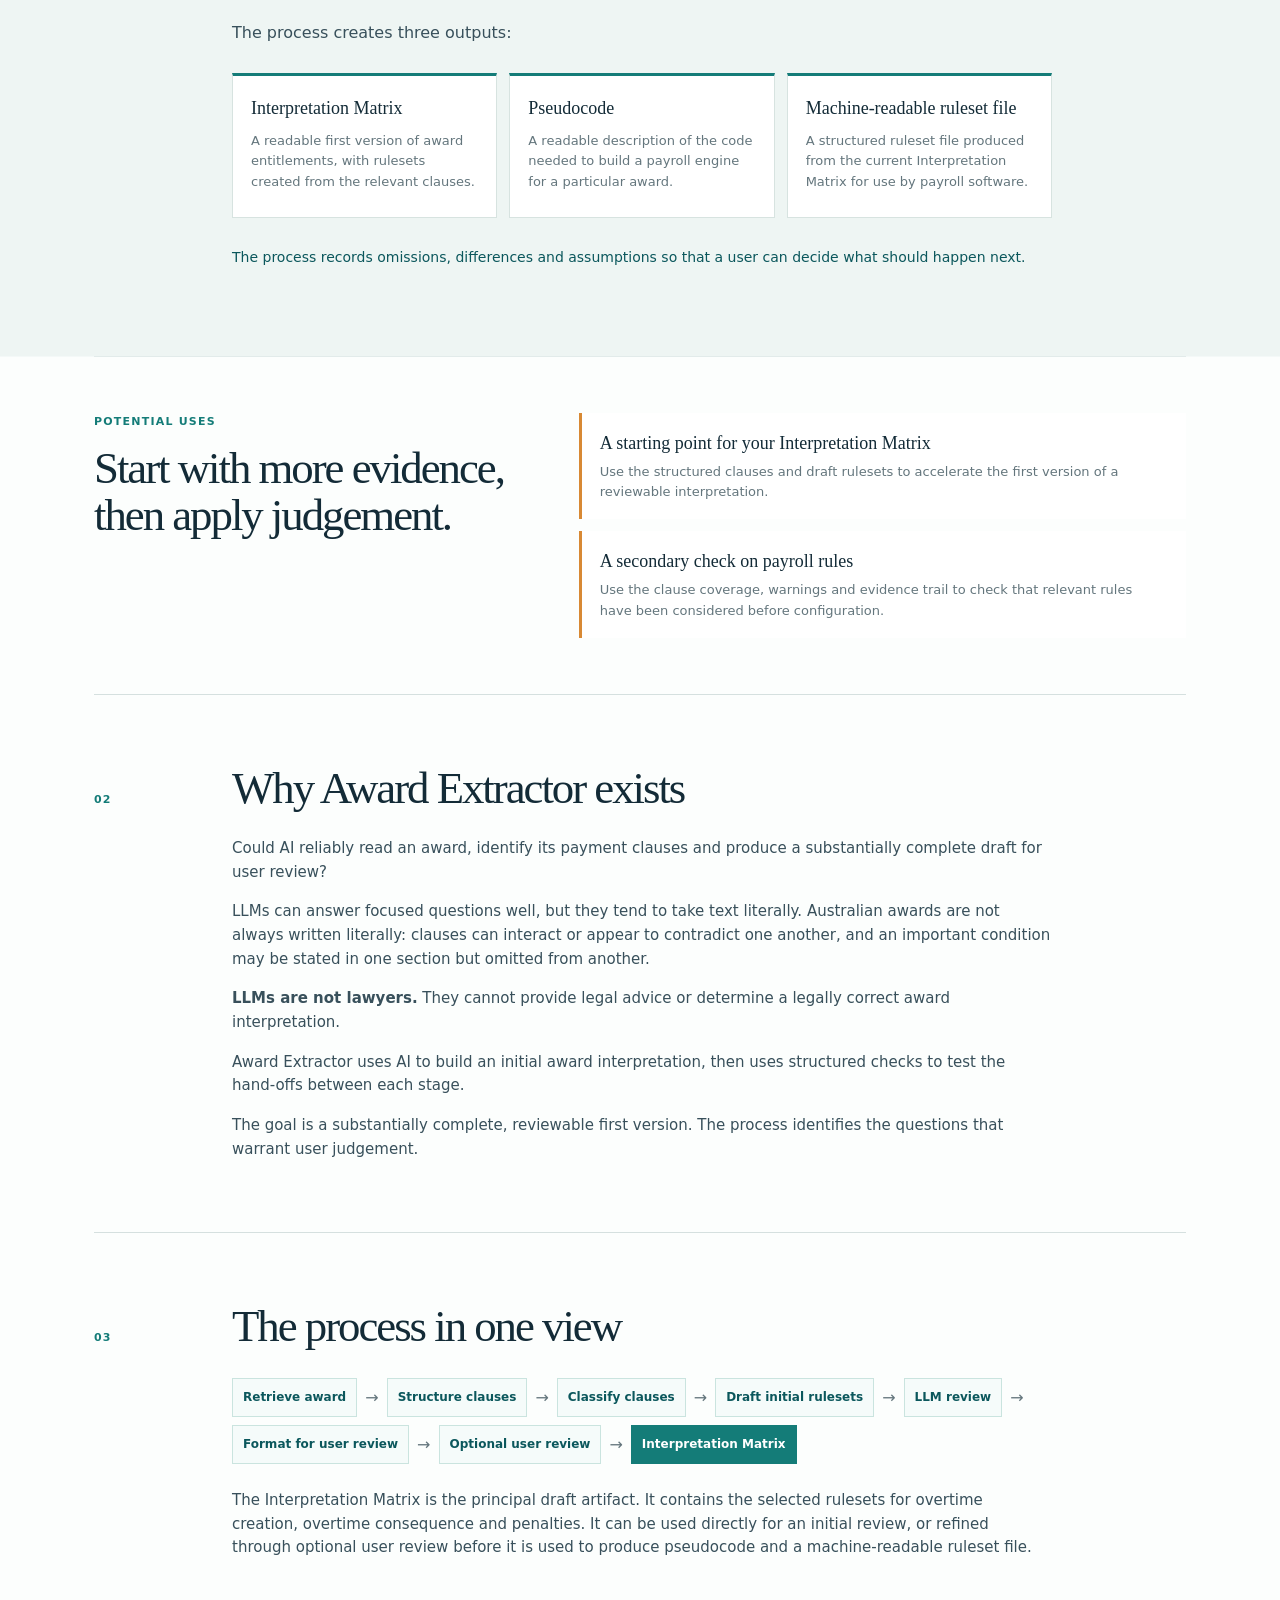
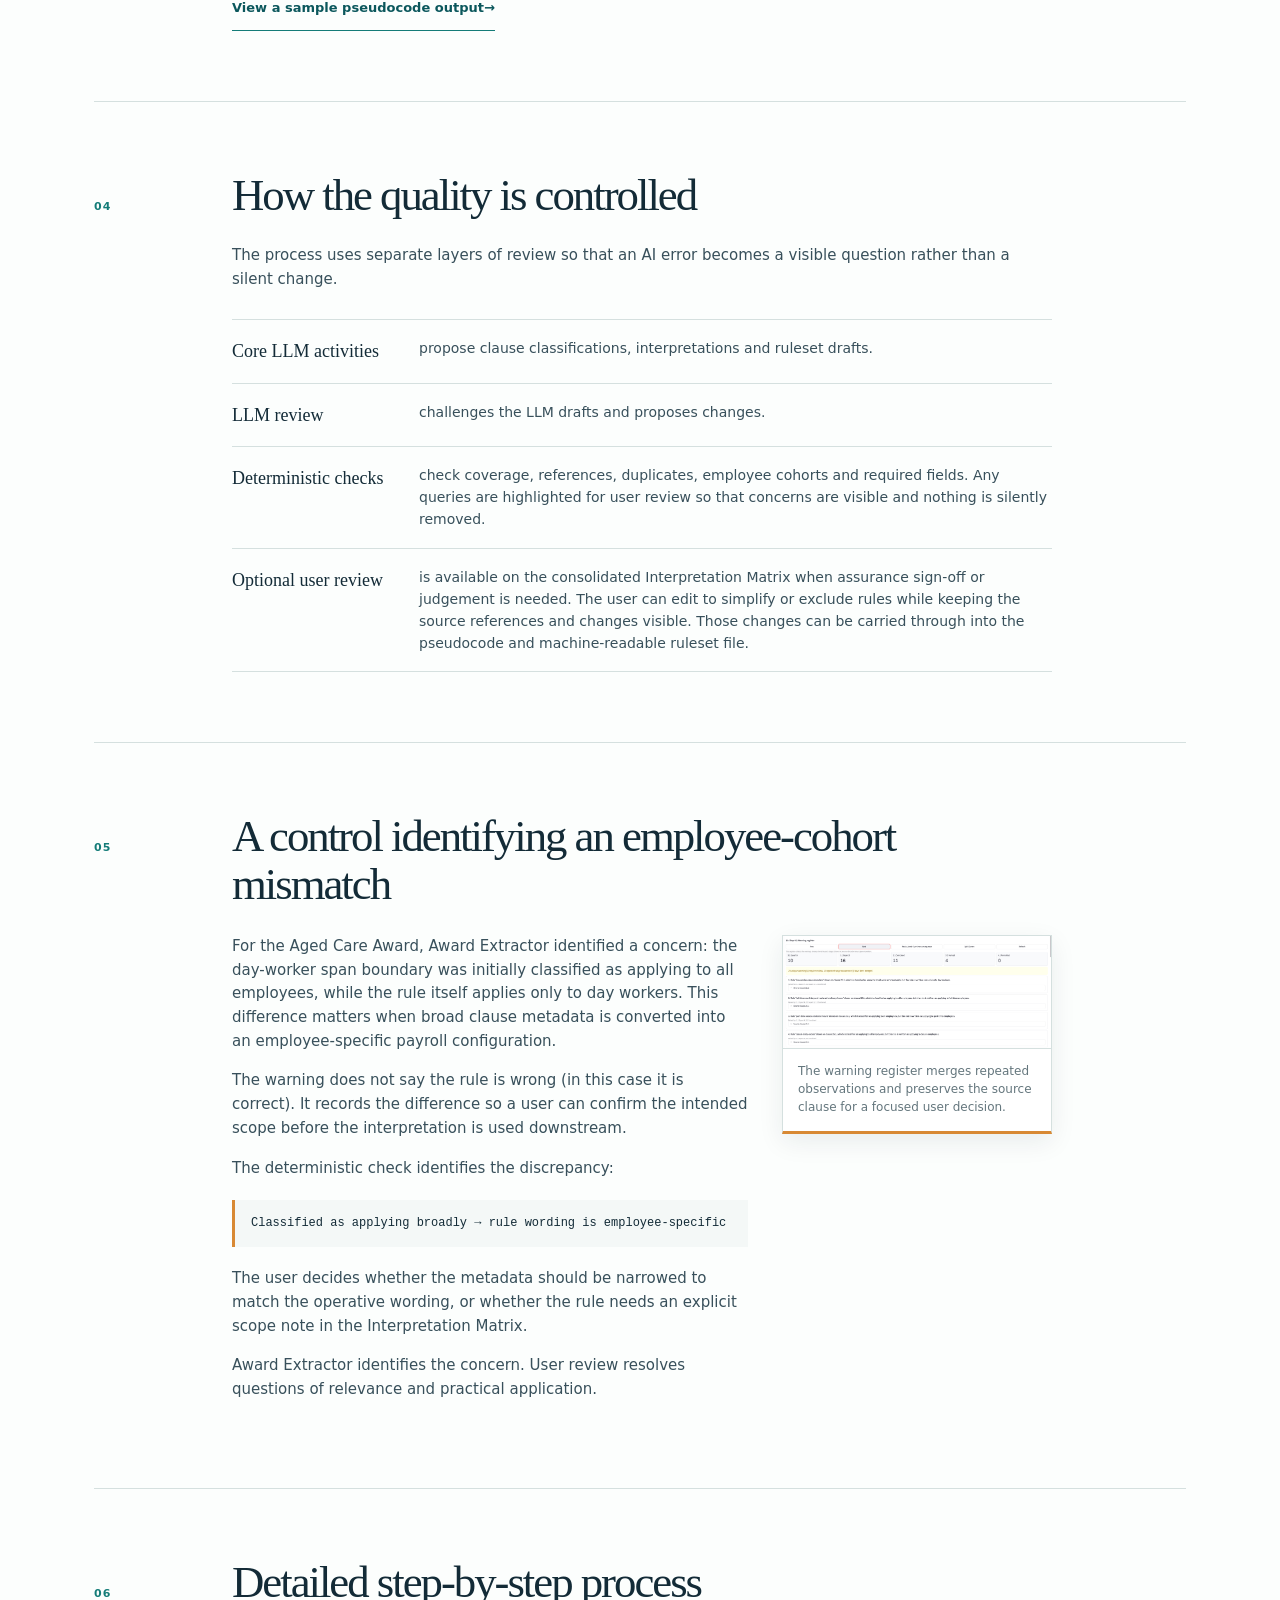
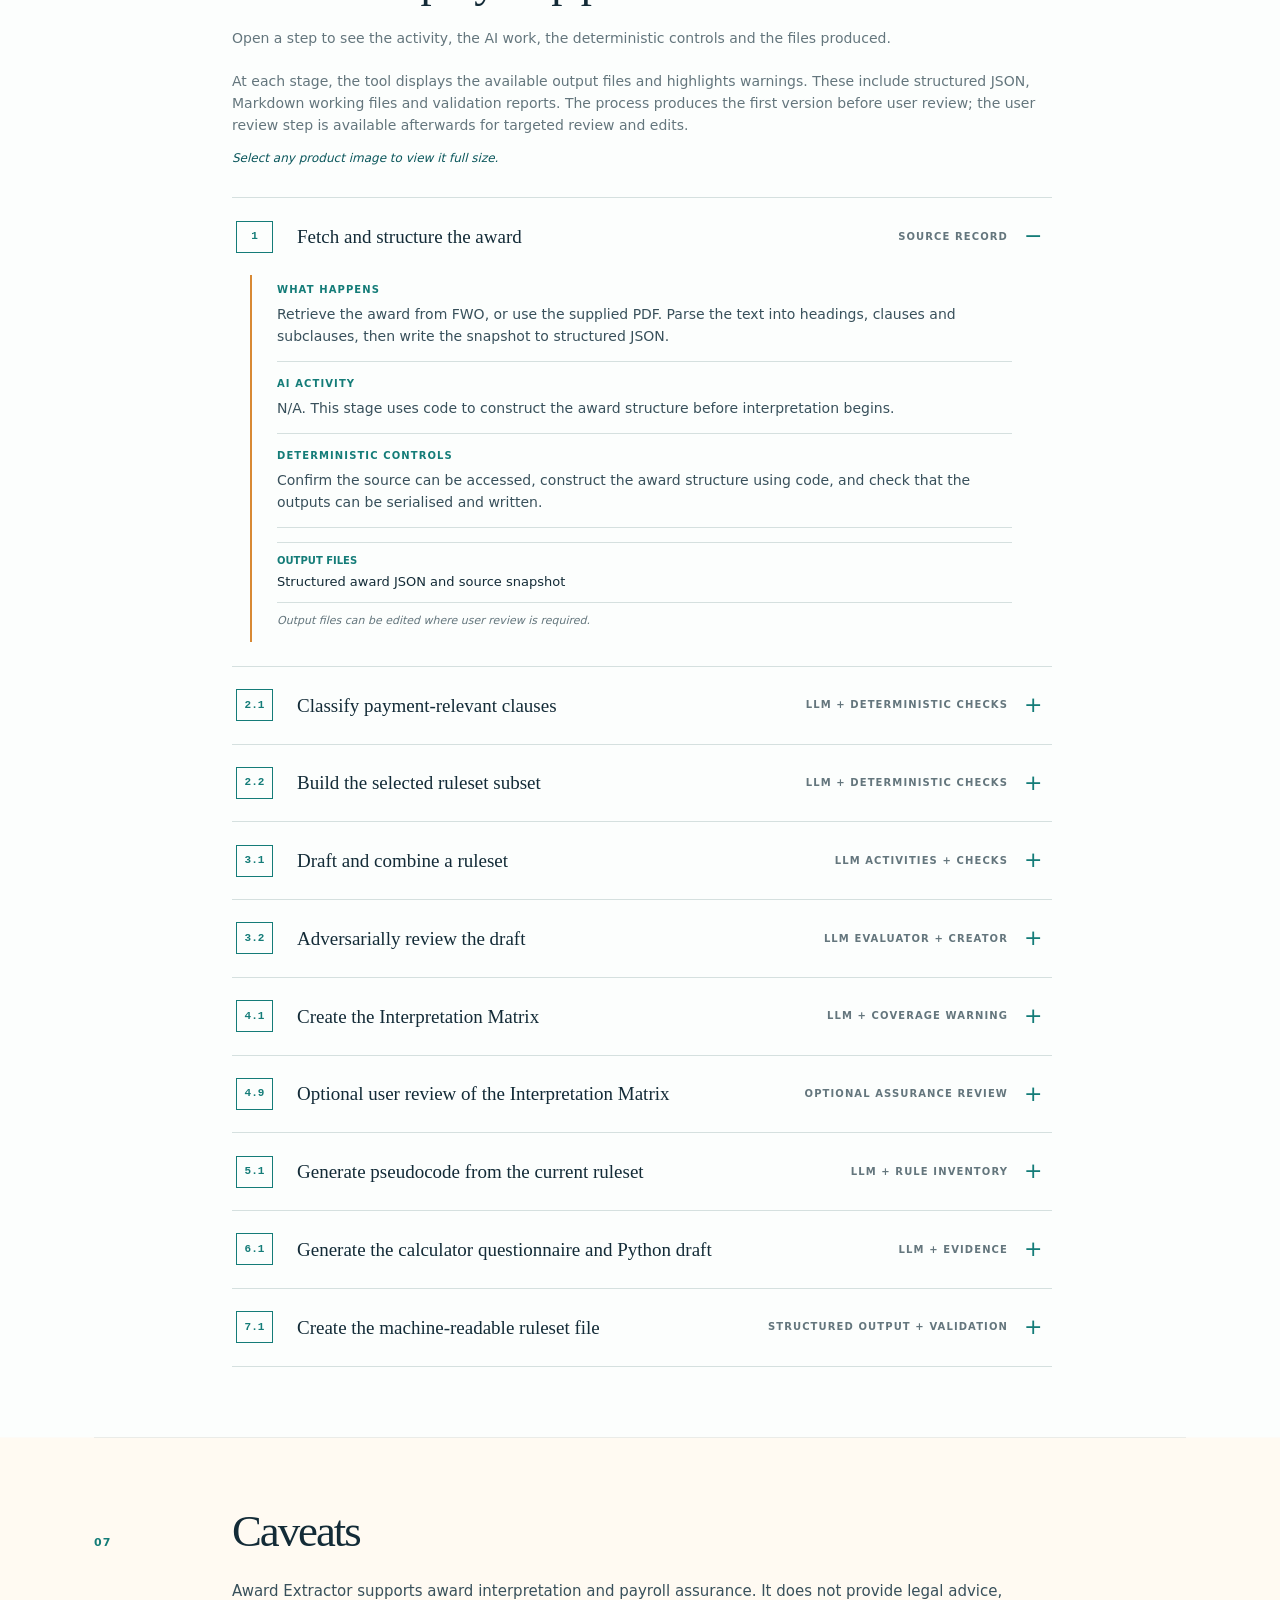
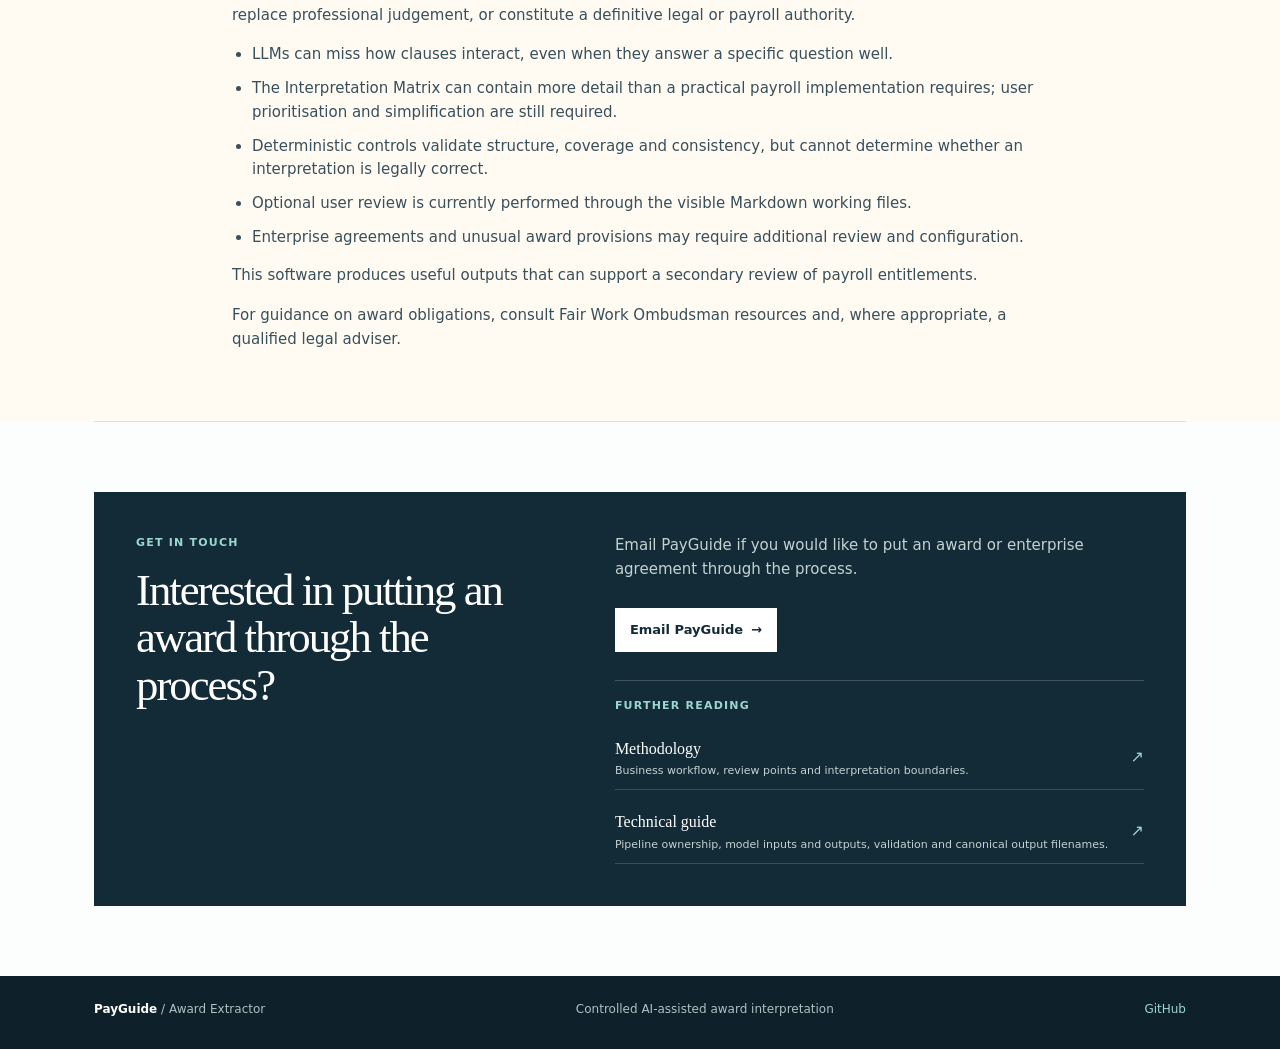
==== commit f3207335: "tweaked front end" ====
--- a/frontend/index.html
+++ b/frontend/index.html
@@ -11,6 +11,10 @@
 </head>
 
 <body>
+  <div class="work-in-progress" role="status">
+    <div class="page-width"><strong>Work in progress</strong><span>This summary page is under review and its wording
+        is still being refined. It does not change the Award Extractor tool or its source outputs.</span></div>
+  </div>
   <header class="site-header">
     <div class="page-width header-inner"><a class="wordmark" href="#top"><span>PayGuide</span> / Award Extractor</a>
       <nav class="product-nav" aria-label="Page navigation"><a href="#summary">What it does</a><a
@@ -25,28 +29,43 @@
         <p class="kicker">Controlled AI-assisted award interpretation</p>
         <h1 id="page-title">Turn complex awards and EAs into usable payroll guides.</h1>
         <p class="lead">Award Extractor uses AI to analyse award clauses and create a substantially complete draft of
-          the payroll rules—targeting roughly 90% of the first version without human intervention. Deterministic
-          checks make the remaining gaps, assumptions and judgement calls visible.</p>
+          the payroll rules for user review. Deterministic checks make gaps, assumptions and judgement calls visible
+          so the user can review and refine the draft.</p>
         <div class="hero-actions"><a class="primary-link" href="#try">Get in touch <span
-              aria-hidden="true">→</span></a><a class="secondary-link" href="#process-title">Explore the process</a></div>
-      </div>
-      <aside class="trace-card trace-card--process" aria-label="Award Extractor seven-stage process">
-        <div class="trace-card-head"><span>Seven-stage process</span><span>01–07</span></div>
-        <ol class="trace-list">
-          <li><span>01</span><div><strong>Retrieve and parse</strong><small>Structure the award or EA</small></div></li>
-          <li><span>02</span><div><strong>Classify clauses</strong><small>Identify payment relevance</small></div></li>
-          <li><span>03</span><div><strong>Draft rulesets</strong><small>Create initial rules from clauses</small></div></li>
-          <li><span>04</span><div><strong>LLM review</strong><small>Challenge and revise the drafts</small></div></li>
-          <li><span>05</span><div><strong>Interpretation Matrix</strong><small>Create the structured review file</small></div></li>
-          <li><span>06</span><div><strong>Optional human review</strong><small>Apply judgement where needed</small></div></li>
-          <li><span>07</span><div><strong>Draft artifacts</strong><small>Matrix, pseudocode and ruleset file</small></div></li>
-        </ol>
-        <p>Every hand-off leaves a reviewable file and highlights what changed.</p>
+              aria-hidden="true">→</span></a><a class="secondary-link" href="#process-title">Explore the process</a>
+        </div>
+      </div>
+      <aside class="hero-outputs" aria-label="Sample Aged Care Award outputs">
+        <div class="hero-outputs-head"><span>Sample Award Extractor outputs</span><strong>These Aged Care Award
+            examples were created before any user edit or review. They show what Award Extractor produces.</strong>
+        </div>
+        <div class="hero-output-grid">
+          <figure class="product-shot hero-product-shot">
+            <img src="images/product-screens/09-formatted-overtime-guide.png"
+              alt="Aged Care Award draft Interpretation Matrix showing formatted overtime triggers" loading="eager">
+            <figcaption><strong>Draft Interpretation Matrix</strong><a class="sample-output-link"
+                href="sample-outputs/aged-care/overtime-creation-guide.html">Read the full sample output <span
+                  aria-hidden="true">→</span></a></figcaption>
+          </figure>
+          <figure class="product-shot hero-product-shot">
+            <img src="images/product-screens/12-pseudocode-output-continuation.png"
+              alt="Aged Care Award draft pseudocode showing explicit overtime decision tests" loading="eager">
+            <figcaption><strong>Draft pseudocode</strong><a class="sample-output-link"
+                href="sample-outputs/aged-care/overtime-creation-pseudocode.html">Read the full sample output <span
+                  aria-hidden="true">→</span></a></figcaption>
+          </figure>
+        </div>
+        <p>These are sample first-version outputs. In real-world use, a user would review and refine the draft before
+          relying on it. The controls identify the remaining questions.</p>
       </aside>
       <div class="briefing-meta">
-        <div><span class="meta-label">Designed for</span><span>Payroll and assurance teams supporting an initial interpretation or secondary review</span></div>
-        <div><span class="meta-label">Output</span><span>Interpretation Matrix containing award rulesets, with pseudocode and machine-readable versions</span></div>
-        <div><span class="meta-label">Approach</span><span>AI-led first draft, with controls and optional human oversight</span></div>
+        <div><span class="meta-label">Designed for</span><span>Payroll and assurance teams supporting an initial
+            interpretation of award clauses or a secondary review to check that all clauses are included in the current
+            interpretation</span></div>
+        <div><span class="meta-label">Output</span><span>Interpretation Matrix containing award rulesets, with
+            pseudocode and machine-readable versions</span></div>
+        <div><span class="meta-label">Approach</span><span>AI-led first draft, with controls and optional user
+            review</span></div>
       </div>
     </section>
 
@@ -55,42 +74,28 @@
         <h2 id="summary-title">What Award Extractor does</h2>
       </div>
       <div class="summary-content">
-        <p>Any award interpretation needs to be traceable to its source clauses and clear about where uncertainty
-          remains.</p>
+        <p>Any award interpretation should be reliable, accurate and faithful to its award source. It must
+          identify the applicable source clauses and any areas of doubt.</p>
+        <p>While this seems like an ideal job for an AI process to extract award entitlements, how do we ensure that all
+          clauses are included in any final output?</p>
         <p>Frontier models are useful for answering specific questions, but they do not automatically provide full
           traceability for every clause or show how each clause may affect payment.</p>
         <p>Award Extractor turns an award or enterprise agreement into a reviewable <strong>Interpretation
             Matrix</strong> by extracting each clause, checking whether it is relevant to payment, and assembling a
-          strong first version without requiring a person to intervene.</p>
-        <p>The process preserves the source clauses, uses multiple AI activities, checks the hand-offs between stages,
-          and gives a reviewer a focused place to challenge the result.</p>
-        <p>The process creates three key outputs:</p>
+          substantially complete draft for user review.</p>
+        <p>The process preserves the source clauses, uses multiple LLM activities, and uses deterministic checks to
+          test the hand-offs between stages. It gives a user a focused place to challenge the result.</p>
+        <p>The process creates three outputs:</p>
         <ul class="rulesets">
-          <li><strong>Interpretation Matrix</strong><span>A human-readable first version of award entitlements, with rulesets created from the relevant clauses.</span></li>
-          <li><strong>Pseudocode</strong><span>A human-readable description of the code needed to build a payroll engine
+          <li><strong>Interpretation Matrix</strong><span>A readable first version of award entitlements, with rulesets
+              created from the relevant clauses.</span></li>
+          <li><strong>Pseudocode</strong><span>A readable description of the code needed to build a payroll engine
               for a particular award.</span></li>
-          <li><strong>Machine-readable ruleset file</strong><span>A structured ruleset file produced from the reviewed
+          <li><strong>Machine-readable ruleset file</strong><span>A structured ruleset file produced from the current
               Interpretation Matrix for use by payroll software.</span></li>
         </ul>
-        <p class="summary-close"><strong>The product is resilient because it makes uncertainty visible.</strong> It
-          creates an evidence trail around omissions, differences and assumptions so that a reviewer can decide what
-          should happen next.</p>
-        <div class="summary-evidence" aria-label="Award Extractor output examples">
-          <figure class="product-shot product-shot--summary">
-            <img src="images/product-screens/09-formatted-overtime-guide.png"
-              alt="Aged Care Award formatted overtime guide showing overtime triggers for all employees and full-time employees"
-              loading="lazy">
-            <figcaption><strong>Readable payroll guidance.</strong> The draft Interpretation Matrix turns award clauses
-              into a structured guide with the operative employee scope and clause references visible.</figcaption>
-          </figure>
-          <figure class="product-shot product-shot--summary">
-            <img src="images/product-screens/12-pseudocode-output-continuation.png"
-              alt="Aged Care Award pseudocode showing explicit tests for part-time weekly, fortnightly and daily overtime thresholds"
-              loading="lazy">
-            <figcaption><strong>Implementation-ready logic.</strong> Pseudocode expresses the reviewed rules as clear
-              decision steps before they are translated into payroll software.</figcaption>
-          </figure>
-        </div>
+        <p class="summary-close">The process records omissions, differences and assumptions so that a user can
+          decide what should happen next.</p>
       </div>
     </section>
 
@@ -100,8 +105,10 @@
         <h2 id="uses-title">Start with more evidence, then apply judgement.</h2>
       </div>
       <ul class="use-list">
-        <li><strong>A starting point for your Interpretation Matrix</strong><span>Use the structured clauses and draft rulesets to accelerate the first version of a reviewable interpretation.</span></li>
-        <li><strong>A secondary check on payroll rules</strong><span>Use the clause coverage, warnings and evidence trail to check that relevant rules have been considered before configuration.</span></li>
+        <li><strong>A starting point for your Interpretation Matrix</strong><span>Use the structured clauses and draft
+            rulesets to accelerate the first version of a reviewable interpretation.</span></li>
+        <li><strong>A secondary check on payroll rules</strong><span>Use the clause coverage, warnings and evidence
+            trail to check that relevant rules have been considered before configuration.</span></li>
       </ul>
     </section>
 
@@ -110,17 +117,19 @@
         <h2 id="question-title">Why Award Extractor exists</h2>
       </div>
       <div class="section-copy">
-        <p>Could AI reliably read an award and extract enough of its payment clauses to create a useful first version
-          without human intervention?</p>
-        <p>No. The experiment became a clear example of the <em>jagged frontier</em> of AI. Models can be excellent at
-          focused questions, but they tend to take text literally. Australian awards are not always written literally:
+        <p>Could AI reliably read an award, identify its payment clauses and produce a substantially complete draft for
+          user review?</p>
+        <p>LLMs can answer focused questions well, but they tend to take text literally. Australian awards are not
+          always written literally:
           clauses can interact or appear to contradict one another, and an important condition may be stated in one
           section but omitted from another.</p>
-        <p>Rather than build an AI-only award extraction system, we built a structured and validated process that makes
-          AI useful for building award interpretations.</p>
-        <p>The aim is not to claim complete autonomy or a legally final interpretation. It is to create a strong,
-          reviewable first version—around 90% complete in the common case—then highlight the smaller set of questions
-          that warrant human judgement.</p>
+        <p><strong>LLMs are not lawyers.</strong> They cannot provide legal advice or determine a legally correct award
+          interpretation.</p>
+        <p>Award Extractor uses AI to build an initial award interpretation, then uses structured checks to test the
+          hand-offs between
+          each stage.</p>
+        <p>The goal is a substantially complete, reviewable first version. The process identifies the questions that
+          warrant user judgement.</p>
       </div>
     </section>
 
@@ -130,12 +139,14 @@
       </div>
       <div class="process-line" aria-label="Award process sequence"><span>Retrieve award</span><i>→</i><span>Structure
           clauses</span><i>→</i><span>Classify clauses</span><i>→</i><span>Draft initial
-          rulesets</span><i>→</i><span>LLM review</span><i>→</i><span>Format for human
-          review</span><i>→</i><span>Optional human review</span><i>→</i><strong>Interpretation Matrix</strong></div>
+          rulesets</span><i>→</i><span>LLM review</span><i>→</i><span>Format for user
+          review</span><i>→</i><span>Optional user review</span><i>→</i><strong>Interpretation Matrix</strong></div>
       <p class="section-copy">The Interpretation Matrix is the principal draft artifact. It contains the selected
         rulesets for overtime creation, overtime consequence and penalties. It can be used directly for an initial
-        review, or taken through optional human review before it is used to produce pseudocode and, at Step 7.1, a
-        machine-readable ruleset file.</p>
+        review, or refined through optional user review before it is used to produce pseudocode and a machine-readable
+        ruleset file.</p>
+      <a class="secondary-link process-output-link" href="sample-outputs/aged-care/overtime-creation-pseudocode.html">View
+        a sample pseudocode output <span aria-hidden="true">→</span></a>
     </section>
 
     <section id="controls" class="section-block" aria-labelledby="controls-title">
@@ -147,12 +158,13 @@
           silent change.</p>
       </div>
       <div class="control-list">
-        <p><strong>LLM activities</strong> propose clause classifications, interpretations and ruleset drafts.</p>
+        <p><strong>Core LLM activities</strong> propose clause classifications, interpretations and ruleset drafts.</p>
         <p><strong>LLM review</strong> challenges the LLM drafts and proposes changes.</p>
-        <p><strong>Deterministic checks</strong> check coverage, references, duplicates, employee scope and required
-          fields. Any queries are highlighted for human review rather than hidden.</p>
-        <p><strong>Optional human review</strong> is available on the consolidated Interpretation Matrix when assurance
-          sign-off or judgement is needed. The reviewer can edit to simplify or exclude rules while keeping the source
+        <p><strong>Deterministic checks</strong> check coverage, references, duplicates, employee cohorts and required
+          fields. Any queries are highlighted for user review so that concerns are visible and nothing is silently
+          removed.</p>
+        <p><strong>Optional user review</strong> is available on the consolidated Interpretation Matrix when assurance
+          sign-off or judgement is needed. The user can edit to simplify or exclude rules while keeping the source
           references and changes visible. Those changes can be carried through into the pseudocode and machine-readable
           ruleset file.</p>
       </div>
@@ -160,28 +172,29 @@
 
     <section class="section-block" aria-labelledby="example-title">
       <div class="section-heading"><span class="section-number">05</span>
-        <h2 id="example-title">A control catching a potentially relevant clause</h2>
+        <h2 id="example-title">A control identifying an employee-cohort mismatch</h2>
       </div>
       <div class="example-grid">
         <div class="example-copy">
-          <p>For the Aged Care Award, the day-worker span boundary was classified as applying to all work arrangements,
-            while the rule itself applies only to day workers. The distinction is important when a payroll rule is being
-            converted from broad clause metadata into an employee-specific configuration.</p>
-          <p>The warning does not assert that the rule is wrong. It makes the difference visible so a reviewer can
-            confirm the intended scope before the interpretation is used downstream.</p>
+          <p>For the Aged Care Award, Award Extractor identified a concern: the day-worker span boundary was initially
+            classified
+            as applying to all employees, while the rule itself applies only to day workers. This difference
+            matters when broad clause metadata is converted into an employee-specific payroll configuration.</p>
+          <p>The warning does not say the rule is wrong (in this case it is correct). It records the difference so a
+            user can confirm the intended
+            scope before the interpretation is used downstream.</p>
           <p>The deterministic check identifies the discrepancy:</p>
           <blockquote>Classified as applying broadly → rule wording is employee-specific</blockquote>
-          <p>The reviewer decides whether the metadata should be narrowed to match the operative wording, or whether the
+          <p>The user decides whether the metadata should be narrowed to match the operative wording, or whether the
             rule needs an explicit scope note in the Interpretation Matrix.</p>
-          <p>That is the balance the product is designed to achieve: AI does the work it is good at, while human review
-            resolves questions of relevance and practical application.</p>
+          <p>Award Extractor identifies the concern. User review resolves questions of relevance and practical
+            application.</p>
         </div>
         <figure class="product-shot product-shot--warning">
           <img src="images/product-screens/10-warning-register.png"
-            alt="Aged Care Award warning register showing employee-scope mismatches requiring review"
-            loading="lazy">
+            alt="Aged Care Award warning register showing employee-scope mismatches requiring review" loading="lazy">
           <figcaption>The warning register merges repeated observations and preserves the source clause for a focused
-            reviewer decision.</figcaption>
+            user decision.</figcaption>
         </figure>
       </div>
     </section>
@@ -194,7 +207,8 @@
         produced.</p>
       <p class="section-intro">At each stage, the tool displays the available output files and highlights warnings.
         These include structured JSON, Markdown working files and validation reports. The process produces the first
-        version without manual intervention; the human checkpoint is available afterwards for targeted review and edits.</p>
+        version before user review; the user review step is available afterwards for targeted review and edits.
+      </p>
       <p class="section-intro section-intro--image-note">Select any product image to view it full size.</p>
       <div class="steps">
         <details class="step" open>
@@ -212,7 +226,8 @@
             </div>
             <div class="detail-block">
               <dt>Deterministic controls</dt>
-              <p>Confirm the source can be accessed, construct the award structure using code, and ensure the outputs
+              <p>Confirm the source can be accessed, construct the award structure using code, and check that the
+                outputs
                 can be serialised and written.</p>
             </div>
             <dl>
@@ -257,15 +272,18 @@
             <div class="screen-gallery screen-gallery--two" aria-label="Payment clause classification examples">
               <figure class="product-shot">
                 <img src="images/product-screens/01-payment-clause-screening.png"
-                  alt="Aged Care Award clause classified as payment relevant and requiring subclause review" loading="lazy">
+                  alt="Aged Care Award clause classified as payment relevant and requiring subclause review"
+                  loading="lazy">
                 <figcaption><span class="screen-label">Screen 1</span><strong>Clause-level screening.</strong> Clause 21
-                  is retained because ordinary-hours boundaries and related employee categories can affect payment.</figcaption>
+                  is retained because ordinary-hours boundaries and related employee categories can affect payment.
+                </figcaption>
               </figure>
               <figure class="product-shot">
                 <img src="images/product-screens/02-payment-clause-category.png"
-                  alt="Aged Care Award clause tagged as ordinary hours and overtime with a recorded reason" loading="lazy">
+                  alt="Aged Care Award clause tagged as ordinary hours and overtime with a recorded reason"
+                  loading="lazy">
                 <figcaption><span class="screen-label">Screen 2</span><strong>Subclause categorisation.</strong> Clause
-                  21.1 is tagged and accompanied by an explanation that a reviewer can check against the award.</figcaption>
+                  21.1 is tagged and accompanied by an explanation that a user can check against the award.</figcaption>
               </figure>
             </div>
           </div>
@@ -276,24 +294,26 @@
           <div class="step-body">
             <div class="detail-block">
               <dt>What happens</dt>
-              <p>The model currently creates rulesets for hours worked and therefore focuses on overtime and penalties.
+              <p>Award Extractor currently creates rulesets for hours worked and therefore focuses on overtime and
+                penalties.
                 Clauses that are not related to overtime or penalties are omitted. For each overtime clause, distinguish
                 clauses that create overtime (i.e. determine when worked time becomes overtime) from clauses that
-                describe what happens when overtime is worked (overtime consequences). Identify the employee cohort and
-                work arrangement where the award text supports it.</p>
+                describe what happens when overtime is worked (overtime consequences). In this summary, an employee
+                cohort is the group to which a clause applies: full-time, part-time, casual, day workers, shift workers
+                or all employees. Identify the applicable employee cohort where the award text supports it.</p>
             </div>
             <div class="detail-block">
               <dt>AI activity</dt>
               <p>For overtime clauses, an LLM classifies each shortlisted clause into Overtime Creation or Overtime
                 Consequence. All penalty clauses are kept together and classified as penalties. For each clause, the
-                LLM proposes the relevant employee cohort (FT/PT/Casual/All) and work arrangement (day/shift workers or
-                all).</p>
+                LLM proposes the relevant employee cohort.</p>
             </div>
             <div class="detail-block">
               <dt>Deterministic controls</dt>
               <p>Confirm every shortlisted clause is classified into an applicable category. Reject duplicate or
-                invented references, validate classification and scope fields, check that cohort and work arrangement
-                are supported by the clause text, and normalise unsupported scope to all. For penalties, apply
+                invented references, validate classification and employee-cohort fields, and check that each cohort is
+                supported by the clause text. Where a clause does not specify an employee cohort, apply the cohort
+                "All". For penalties, apply
                 predefined code rules to select clauses, assign the penalty classification and set the scope.</p>
             </div>
             <dl>
@@ -305,10 +325,11 @@
             <div class="screen-gallery">
               <figure class="product-shot">
                 <img src="images/product-screens/03-ruleset-clause-classification.png"
-                  alt="Aged Care Award clause classified as an ordinary-hours boundary with employee scope and source text"
+                  alt="Aged Care Award clause classified as an ordinary-hours boundary with employee cohort and source text"
                   loading="lazy">
                 <figcaption><span class="screen-label">Screen 3</span><strong>Ruleset relevance and scope.</strong> The
-                  classification, employee cohort, explanation and source text are visible together for review.</figcaption>
+                  classification, employee cohort, explanation and source text are visible together for review.
+                </figcaption>
               </figure>
             </div>
           </div>
@@ -331,7 +352,7 @@
             <div class="detail-block">
               <dt>Deterministic controls</dt>
               <p>Validate both expert rule lists and the comparison output. Confirm that every rule from either expert
-                is accounted for in the comparison and combined ruleset. Highlight any clauses in the Step 2.2 output
+                is accounted for in the comparison and combined ruleset. Identify any clauses in the Step 2.2 output
                 that are not in either expert ruleset, along with any employee-cohort mismatches.</p>
             </div>
             <dl>
@@ -343,13 +364,17 @@
             <div class="screen-gallery screen-gallery--two" aria-label="Independent and combined ruleset examples">
               <figure class="product-shot">
                 <img src="images/product-screens/04-expert-a-ruleset-draft.png"
-                  alt="Aged Care Award Expert A draft translating ordinary-hours clauses into readable overtime rules" loading="lazy">
-                <figcaption><span class="screen-label">Screens 4–5</span><strong>Independent expert drafts.</strong> Two
-                  separate interpretations are produced; this view shows one draft and the clause references supporting it.</figcaption>
+                  alt="Aged Care Award Expert A draft translating ordinary-hours clauses into readable overtime rules"
+                  loading="lazy">
+                <figcaption><span class="screen-label">Screens 4 and 5</span><strong>Independent expert drafts.</strong>
+                  Two
+                  separate interpretations are produced; this view shows one draft and the clause references supporting
+                  it.</figcaption>
               </figure>
               <figure class="product-shot">
                 <img src="images/product-screens/07-combined-ruleset.png"
-                  alt="Aged Care Award combined overtime creation ruleset after the two expert drafts are compared" loading="lazy">
+                  alt="Aged Care Award combined overtime creation ruleset after the two expert drafts are compared"
+                  loading="lazy">
                 <figcaption><span class="screen-label">Screen 7</span><strong>Combined ruleset.</strong> The two drafts
                   are reconciled into one structured interpretation while source references remain visible.</figcaption>
               </figure>
@@ -374,7 +399,7 @@
             <div class="detail-block">
               <dt>Deterministic controls</dt>
               <p>Require every original rule to be addressed. Prevent silent removals and additions (any excluded rules
-                are highlighted for human review), require tracked evaluator and creator records for additions, rebuild
+                are highlighted for user review), require tracked evaluator and creator records for additions, rebuild
                 from structured decisions, and surface reductions in clause coverage. Any rules in the combined Step
                 3.1 ruleset that are not in the revised Step 3.2 ruleset are highlighted for user review.</p>
               <blockquote>We want the expert review to add or remove rules as applicable, but we do not want rules
@@ -399,24 +424,24 @@
           </div>
         </details>
         <details class="step">
-          <summary><span class="step-number">4.1</span><span class="step-name">Create the Interpretation Matrix</span><span
-              class="step-type">LLM + coverage warning</span></summary>
-          <div class="step-body">
-            <div class="detail-block">
-              <dt>What happens</dt>
-              <p>Select the revised ruleset component and transform it into a cleaner, reviewer-facing Interpretation
+          <summary><span class="step-number">4.1</span><span class="step-name">Create the Interpretation
+              Matrix</span><span class="step-type">LLM + coverage warning</span></summary>
+          <div class="step-body">
+            <div class="detail-block">
+              <dt>What happens</dt>
+              <p>Select the revised ruleset component and format it as a clear, user-facing Interpretation
                 Matrix using the appropriate ruleset headings and formatting template.</p>
             </div>
             <div class="detail-block">
               <dt>AI activity</dt>
-              <p>An LLM reorganises and rewrites the reviewed component into the required Interpretation Matrix format.
-                This is a formatting activity, not a new interpretation.</p>
-            </div>
-            <div class="detail-block">
-              <dt>Deterministic controls</dt>
-              <p>Compare the reviewed component with the formatted output and highlight rules that appear to have been
-                omitted during formatting. Produce warnings for human review rather than proceeding with automatic
-                repairs.</p>
+              <p>An LLM reorganises and rewrites the LLM-reviewed component into the required Interpretation Matrix
+                format. The activity is intended to format the existing interpretation, rather than create a new one.
+              </p>
+            </div>
+            <div class="detail-block">
+              <dt>Deterministic controls</dt>
+              <p>Compare the LLM-reviewed component with the formatted output and identify omissions or changes that
+                need user review. Produce warnings rather than proceeding with automatic repairs.</p>
             </div>
             <dl>
               <div>
@@ -430,69 +455,73 @@
                   alt="Aged Care Award formatted overtime guide showing overtime triggers for all employees and full-time employees"
                   loading="lazy">
                 <figcaption><span class="screen-label">Screen 9 · Aged Care Award</span><strong>Formatted
-                  Interpretation Matrix.</strong> The draft retains the applicable employee scope and clause references
-                  before human review.</figcaption>
-              </figure>
-              <figure class="product-shot">
-                <img src="images/product-screens/09-childrens-services-formatted-overtime-guide.png"
-                  alt="Children’s Services Award formatted overtime guide showing overtime triggers across employee cohorts"
-                  loading="lazy">
-                <figcaption><span class="screen-label">Screen 9 · Children’s Services Award</span><strong>Second draft
-                  example.</strong> This equivalent draft remains clearly before human review, while preserving the
-                  award-specific employee cohorts and clause references.</figcaption>
+                    Interpretation Matrix.</strong> The draft retains the applicable employee cohort and clause
+                  references
+                  before user review.</figcaption>
+              </figure>
+              <figure class="product-shot">
+                <img src="images/product-screens/09-formatted-overtime-guide-continuation.png"
+                  alt="Continuation of the Aged Care Award formatted overtime guide showing part-time, casual, day-worker and special-circumstance rules"
+                  loading="lazy">
+                <figcaption><span class="screen-label">Screen 9 · continued</span><strong>Detailed rule
+                    coverage.</strong>
+                  This draft keeps the different employee cohorts and special circumstances visible before user review.
+                </figcaption>
               </figure>
             </div>
             <div class="screen-gallery" aria-label="Formatted output warning example">
               <figure class="product-shot product-shot--warning">
                 <img src="images/product-screens/10-warning-register.png"
-                  alt="Aged Care Award warning register merging repeated clause coverage and employee scope observations"
+                  alt="Aged Care Award warning register merging repeated clause coverage and employee-cohort observations"
                   loading="lazy">
                 <figcaption><span class="screen-label">Screen 10</span><strong>Consolidated warnings.</strong> Repeated
-                  observations are merged, attributed to their stage and presented as review work—not hidden failures.</figcaption>
-              </figure>
-            </div>
-          </div>
-        </details>
-        <details class="step">
-          <summary><span class="step-number">4.9</span><span class="step-name">Optional human review of the
+                  observations are merged, attributed to their stage and presented as review work. They are not hidden
+                  failures.</figcaption>
+              </figure>
+            </div>
+          </div>
+        </details>
+        <details class="step">
+          <summary><span class="step-number">4.9</span><span class="step-name">Optional user review of the
               Interpretation Matrix</span><span class="step-type">Optional assurance review</span></summary>
           <div class="step-body">
             <div class="detail-block">
               <dt>What happens</dt>
-              <p>Provide the formatted Interpretation Matrix for optional human review, allowing the reviewer to make
+              <p>Provide the formatted Interpretation Matrix for optional user review, allowing the user to make
                 any required changes. This can be read alongside the evolving drafts and any warnings produced through
-                the process. A reviewer-edited version becomes the preferred source for the pseudocode and
+                the process. A user-edited version becomes the preferred source for the pseudocode and
                 machine-readable ruleset file where additional assurance is required.</p>
             </div>
             <dl>
               <div>
                 <dt>Files</dt>
-                <dd>Human-reviewed Interpretation Matrix Markdown working file</dd>
+                <dd>User-reviewed Interpretation Matrix Markdown working file</dd>
               </div>
             </dl>
             <div class="screen-gallery">
               <figure class="product-shot">
                 <img src="images/product-screens/11-human-review-editor.png"
-                  alt="Aged Care Award human review editor containing the reviewer-facing overtime guide and a save action"
-                  loading="lazy">
-                <figcaption><span class="screen-label">Screen 11</span><strong>Human checkpoint.</strong> The reviewer
+                  alt="Aged Care Award user review editor containing the user-facing overtime guide and a save action"
+                  loading="lazy">
+                <figcaption><span class="screen-label">Screen 11</span><strong>User review checkpoint.</strong> The user
                   can edit the consolidated guide before saving the version used by downstream outputs.</figcaption>
               </figure>
             </div>
           </div>
         </details>
         <details class="step">
-          <summary><span class="step-number">5.1</span><span class="step-name">Generate pseudocode from a reviewed
+          <summary><span class="step-number">5.1</span><span class="step-name">Generate pseudocode from the current
               ruleset</span><span class="step-type">LLM + rule inventory</span></summary>
           <div class="step-body">
             <div class="detail-block">
               <dt>What happens</dt>
-              <p>Select the best available reviewed Interpretation Matrix, build an inventory of its rulesets, and
+              <p>Select the current Interpretation Matrix, build an inventory of its rulesets, and
                 generate implementation-oriented pseudocode for technical teams.</p>
             </div>
             <div class="detail-block">
               <dt>AI activity</dt>
-              <p>An LLM translates the reviewed Interpretation Matrix and ruleset inventory into pseudocode, required inputs, decision
+              <p>An LLM translates the current Interpretation Matrix and ruleset inventory into pseudocode, required
+                inputs, decision
                 logic and outputs.</p>
             </div>
             <div class="detail-block">
@@ -513,16 +542,16 @@
                   alt="Aged Care Award overtime pseudocode output showing the start of the rule inventory"
                   loading="lazy">
                 <figcaption><span class="screen-label">Aged Care Award · draft pseudocode</span><strong>Actual
-                  generated output.</strong> Created before human review, this implementation-oriented source
+                    generated output.</strong> Created before user review, this implementation-oriented source
                   translates the current rules into a payroll decision sequence.</figcaption>
               </figure>
               <figure class="product-shot">
-                <img src="images/product-screens/12-childrens-services-pseudocode-output.png"
-                  alt="Children’s Services Award overtime pseudocode output defining worked intervals and derived fields"
-                  loading="lazy">
-                <figcaption><span class="screen-label">Children’s Services Award · draft pseudocode</span><strong>Actual
-                  generated output.</strong> Created before human review, the same stage produces an award-specific
-                  implementation description for targeted review or downstream development.</figcaption>
+                <img src="images/product-screens/12-pseudocode-output-continuation.png"
+                  alt="Aged Care Award pseudocode showing tests for part-time weekly, fortnightly and daily overtime thresholds"
+                  loading="lazy">
+                <figcaption><span class="screen-label">Aged Care Award · draft pseudocode</span><strong>Explicit
+                    overtime tests.</strong> Created before user review, the output shows the conditions applied before
+                  hours are allocated to overtime.</figcaption>
               </figure>
             </div>
             <div class="screen-gallery" aria-label="Pseudocode validation example">
@@ -531,7 +560,8 @@
                   alt="Aged Care Award pseudocode validation showing implementation notes and a visible coverage issue status"
                   loading="lazy">
                 <figcaption><span class="screen-label">Screen 12</span><strong>Pseudocode coverage check.</strong> The
-                  pseudocode remains available, but the validation result makes incomplete coverage visible before implementation.</figcaption>
+                  pseudocode remains available, but the validation result makes incomplete coverage visible before
+                  implementation.</figcaption>
               </figure>
             </div>
           </div>
@@ -542,13 +572,13 @@
           <div class="step-body">
             <div class="detail-block">
               <dt>What happens</dt>
-              <p>Load the three reviewed rulesets contained in the Interpretation Matrix—overtime creation, overtime
+              <p>Load the three current rulesets contained in the Interpretation Matrix: overtime creation, overtime
                 consequence and penalties. Answer a fixed calculator questionnaire and generate a Python draft for the
                 PayGuide calculator.</p>
             </div>
             <div class="detail-block">
               <dt>AI activity</dt>
-              <p>An LLM interprets the three reviewed rulesets to answer the structured questionnaire with supporting
+              <p>An LLM interprets the three current rulesets to answer the structured questionnaire with supporting
                 evidence, then generates a Python draft from that questionnaire.</p>
             </div>
             <div class="detail-block">
@@ -568,35 +598,40 @@
                   alt="Aged Care Award calculator questionnaire showing derived values, review context and unresolved configuration items"
                   loading="lazy">
                 <figcaption><span class="screen-label">Screen 13</span><strong>Structured calculator inputs.</strong>
-                  Derived answers, defaults and items needing confirmation are clearly distinguished before approval.</figcaption>
+                  Derived answers, defaults and items needing confirmation are clearly distinguished before approval.
+                </figcaption>
               </figure>
               <figure class="product-shot product-shot--warning">
                 <img src="images/product-screens/14-calculator-python.png"
-                  alt="Aged Care Award generated calculator Python with review warnings and an editable source view" loading="lazy">
-                <figcaption><span class="screen-label">Screen 14</span><strong>Implementation draft with guardrails.</strong>
-                  Generated Python carries its assumptions and warnings forward so they cannot be mistaken for approved rules.</figcaption>
-              </figure>
-            </div>
-          </div>
-        </details>
-        <details class="step">
-          <summary><span class="step-number">7.1</span><span class="step-name">Create the machine-readable ruleset file</span><span
-              class="step-type">Structured output + validation</span></summary>
+                  alt="Aged Care Award generated calculator Python with review warnings and an editable source view"
+                  loading="lazy">
+                <figcaption><span class="screen-label">Screen 14</span><strong>Implementation draft with
+                    guardrails.</strong>
+                  Generated Python carries its assumptions and warnings forward so they cannot be mistaken for approved
+                  rules.</figcaption>
+              </figure>
+            </div>
+          </div>
+        </details>
+        <details class="step">
+          <summary><span class="step-number">7.1</span><span class="step-name">Create the machine-readable ruleset
+              file</span><span class="step-type">Structured output + validation</span></summary>
           <div class="step-body">
             <div class="detail-block">
               <dt>What happens</dt>
               <p>Convert the Interpretation Matrix and its rulesets into the machine-readable schema required by
-                payroll software. Where a reviewer has made edits, use that reviewer-edited version.</p>
+                payroll software. Where a user has made edits, use that user-edited version.</p>
             </div>
             <div class="detail-block">
               <dt>AI activity</dt>
               <p>The Interpretation Matrix ruleset data is structured into the required machine-readable format. This
-                output is generated from the current Matrix, including any reviewer edits, rather than from an earlier
+                output is generated from the current Matrix, including any user edits, rather than from an earlier
                 draft.</p>
             </div>
             <div class="detail-block">
               <dt>Deterministic controls</dt>
-              <p>Validate the schema, required fields, rule references, employee scope and supported input values before
+              <p>Validate the schema, required fields, rule references, employee cohorts and supported input values
+                before
                 the file is made available to downstream payroll software.</p>
             </div>
             <dl>
@@ -605,14 +640,14 @@
                 <dd>Machine-readable ruleset file</dd>
               </div>
             </dl>
-            <div class="screen-gallery" aria-label="Illustrative machine-readable ruleset screen">
+            <div class="screen-gallery" aria-label="Aged Care Award machine-readable ruleset output">
               <figure class="product-shot product-shot--wide product-shot--warning">
-                <img src="images/product-screens/19-machine-readable-ruleset-preview.svg"
-                  alt="Illustrative proposed Step 7.1 screen showing a machine-readable overtime ruleset, source trace and validation notes"
-                  loading="lazy">
-                <figcaption><span class="screen-label">Step 7.1 · illustrative product preview</span><strong>What the
-                  machine-readable hand-off will look like.</strong> This is a proposed screen design, clearly marked
-                  as illustrative because the current pipeline does not yet generate a Step 7.1 artifact.</figcaption>
+                <img src="images/product-screens/19-machine-readable-ruleset-class.png"
+                  alt="Aged Care Award generated MA000018Rules class showing structured shift, ordinary time and pay rate rules"
+                  loading="lazy">
+                <figcaption><span class="screen-label">Step 7.1 · Aged Care Award sample</span><strong>Machine-readable
+                    ruleset output.</strong> The generated <code>MA000018Rules</code> class is the final
+                  machine-readable artifact used by the calculator implementation.</figcaption>
               </figure>
             </div>
           </div>
@@ -629,11 +664,11 @@
           replace professional judgement, or constitute a definitive legal or payroll authority.</p>
         <ul>
           <li>LLMs can miss how clauses interact, even when they answer a specific question well.</li>
-          <li>The Interpretation Matrix can contain more detail than a practical payroll implementation requires; human
+          <li>The Interpretation Matrix can contain more detail than a practical payroll implementation requires; user
             prioritisation and simplification are still required.</li>
           <li>Deterministic controls validate structure, coverage and consistency, but cannot determine whether an
             interpretation is legally correct.</li>
-          <li>Optional human review is currently performed through the visible Markdown working files.</li>
+          <li>Optional user review is currently performed through the visible Markdown working files.</li>
           <li>Enterprise agreements and unusual award provisions may require additional review and configuration.</li>
         </ul>
         <p>This software produces useful outputs that can support a secondary review of payroll entitlements.</p>
@@ -650,14 +685,19 @@
       <div class="trial-copy">
         <p>Email PayGuide if you would like to put an award or enterprise
           agreement through the process.</p>
-        <div class="trial-actions"><a class="primary-link" href="mailto:payguideau@gmail.com?subject=Award%20Extractor%20enquiry">Email PayGuide <span aria-hidden="true">→</span></a></div>
+        <div class="trial-actions"><a class="primary-link"
+            href="mailto:payguideau@gmail.com?subject=Award%20Extractor%20enquiry">Email PayGuide <span
+              aria-hidden="true">→</span></a></div>
         <div class="further-reading">
           <p class="resources-label">Further reading</p>
           <div class="resource-links">
             <a class="resource-link" href="https://github.com/caineosborne/award-extractor/blob/main/METHODOLOGY.md"
-              target="_blank" rel="noreferrer"><span><strong>Methodology</strong><small>Business workflow, review points and interpretation boundaries.</small></span><b aria-hidden="true">↗</b></a>
+              target="_blank" rel="noreferrer"><span><strong>Methodology</strong><small>Business workflow, review points
+                  and interpretation boundaries.</small></span><b aria-hidden="true">↗</b></a>
             <a class="resource-link" href="https://github.com/caineosborne/award-extractor/blob/main/TECHNICAL_GUIDE.md"
-              target="_blank" rel="noreferrer"><span><strong>Technical guide</strong><small>Pipeline ownership, model inputs and outputs, validation and canonical output filenames.</small></span><b aria-hidden="true">↗</b></a>
+              target="_blank" rel="noreferrer"><span><strong>Technical guide</strong><small>Pipeline ownership, model
+                  inputs and outputs, validation and canonical output filenames.</small></span><b
+                aria-hidden="true">↗</b></a>
           </div>
         </div>
       </div>
--- a/frontend/styles.css
+++ b/frontend/styles.css
@@ -15,6 +15,9 @@
 * { box-sizing: border-box; }
 html { scroll-behavior: smooth; }
 body { background: var(--paper); color: var(--ink); font-family: Inter, ui-sans-serif, system-ui, -apple-system, BlinkMacSystemFont, "Segoe UI", sans-serif; line-height: 1.58; margin: 0; }
+.work-in-progress { background: var(--review); color: var(--ink); font-size: 12px; }
+.work-in-progress > div { align-items: center; display: flex; gap: 10px; min-height: 31px; }
+.work-in-progress strong { font-size: 11px; letter-spacing: .08em; text-transform: uppercase; }
 a { color: inherit; }
 section[id], h2[id] { scroll-margin-top: 82px; }
 :focus-visible { outline: 3px solid var(--review); outline-offset: 4px; }
@@ -56,6 +59,18 @@
 .trace-card--process .trace-list strong { font-size: 15px; }
 .trace-card--process .trace-list small { font-size: 11px; }
 .trace-card--process > p { font-size: 11px; margin-top: 13px; }
+.hero-outputs { align-self: center; background: #fff; border: 1px solid var(--line); box-shadow: 10px 10px 0 var(--teal-soft); padding: 15px; }
+.hero-outputs-head { align-items: baseline; border-bottom: 1px solid var(--line); display: flex; flex-wrap: wrap; gap: 7px 12px; justify-content: flex-start; padding: 0 1px 11px; text-align: left; }
+.hero-outputs-head span { color: var(--teal); font-size: 10px; font-weight: 750; letter-spacing: .11em; text-transform: uppercase; }
+.hero-outputs-head strong { color: var(--ink-soft); font-size: 11px; font-weight: 650; text-align: left; }
+.hero-output-grid { display: grid; gap: 12px; margin-top: 13px; }
+.hero-product-shot { box-shadow: none; }
+.hero-product-shot img { display: block; height: auto; width: 100%; }
+.hero-product-shot figcaption { font-size: 11px; padding: 7px 9px 8px; }
+.hero-product-shot figcaption strong { display: block; }
+.sample-output-link { color: var(--teal); display: inline-block; font-size: 10px; font-weight: 750; letter-spacing: .03em; margin-top: 4px; text-decoration: none; }
+.sample-output-link:hover { text-decoration: underline; }
+.hero-outputs > p { color: var(--muted); font-size: 11px; line-height: 1.45; margin: 12px 1px 1px; }
 .briefing-meta { border-top: 1px solid var(--line); display: grid; gap: 20px; grid-column: 1 / -1; grid-template-columns: repeat(3, 1fr); margin-top: 2px; padding-top: 16px; }
 .briefing-meta .meta-label { display: block; margin-bottom: 4px; }
 .briefing-meta > div > span:last-child { color: var(--ink-soft); font-size: 13px; }
@@ -88,6 +103,7 @@
 .process-line span { background: #f5fbfa; }
 .process-line strong { background: var(--teal); border-color: var(--teal); color: #fff; }
 .process-line i { color: var(--muted); font-style: normal; }
+.process-output-link { margin-left: 138px; margin-top: 12px; }
 
 .control-list { border-top: 1px solid var(--line); margin-top: 28px; }
 .control-list p { border-bottom: 1px solid var(--line); color: var(--ink-soft); display: grid; font-size: 14px; gap: 22px; grid-template-columns: 165px 1fr; margin: 0; padding: 17px 0; }
@@ -133,7 +149,7 @@
 dd { color: var(--ink); font-size: 13px; margin: 0; }
 .step-body dl dt { font-size: 0; }
 .step-body dl dt::after { content: "Output files"; font-size: 10px; }
-.step-body dl::after { color: var(--muted); content: "Output files can be edited where manual review is required."; display: block; font-size: 11px; font-style: italic; margin-top: 9px; }
+.step-body dl::after { color: var(--muted); content: "Output files can be edited where user review is required."; display: block; font-size: 11px; font-style: italic; margin-top: 9px; }
 
 .caveats { background: #fffaf2; box-shadow: 0 0 0 100vmax #fffaf2; clip-path: inset(0 -100vmax); }
 .trial { align-items: start; background: var(--ink); color: #fff; display: grid; gap: 46px; grid-template-columns: .9fr 1.1fr; margin: 70px 0; padding: 42px; }
@@ -169,9 +185,9 @@
 
 @media (max-width: 850px) {
   .intro { gap: 36px; grid-template-columns: 1fr; }
-  .trace-card { max-width: 510px; }
+  .trace-card, .hero-outputs { max-width: 510px; }
   .section-heading { gap: 16px; grid-template-columns: 1fr; }
-  .summary-content, .section-copy, .section-intro, .steps, .control-list, .example-grid, .process-line { margin-left: 0; }
+  .summary-content, .section-copy, .section-intro, .steps, .control-list, .example-grid, .process-line, .process-output-link { margin-left: 0; }
   .uses { grid-template-columns: 1fr; }
   .trial { grid-template-columns: 1fr; }
 }
